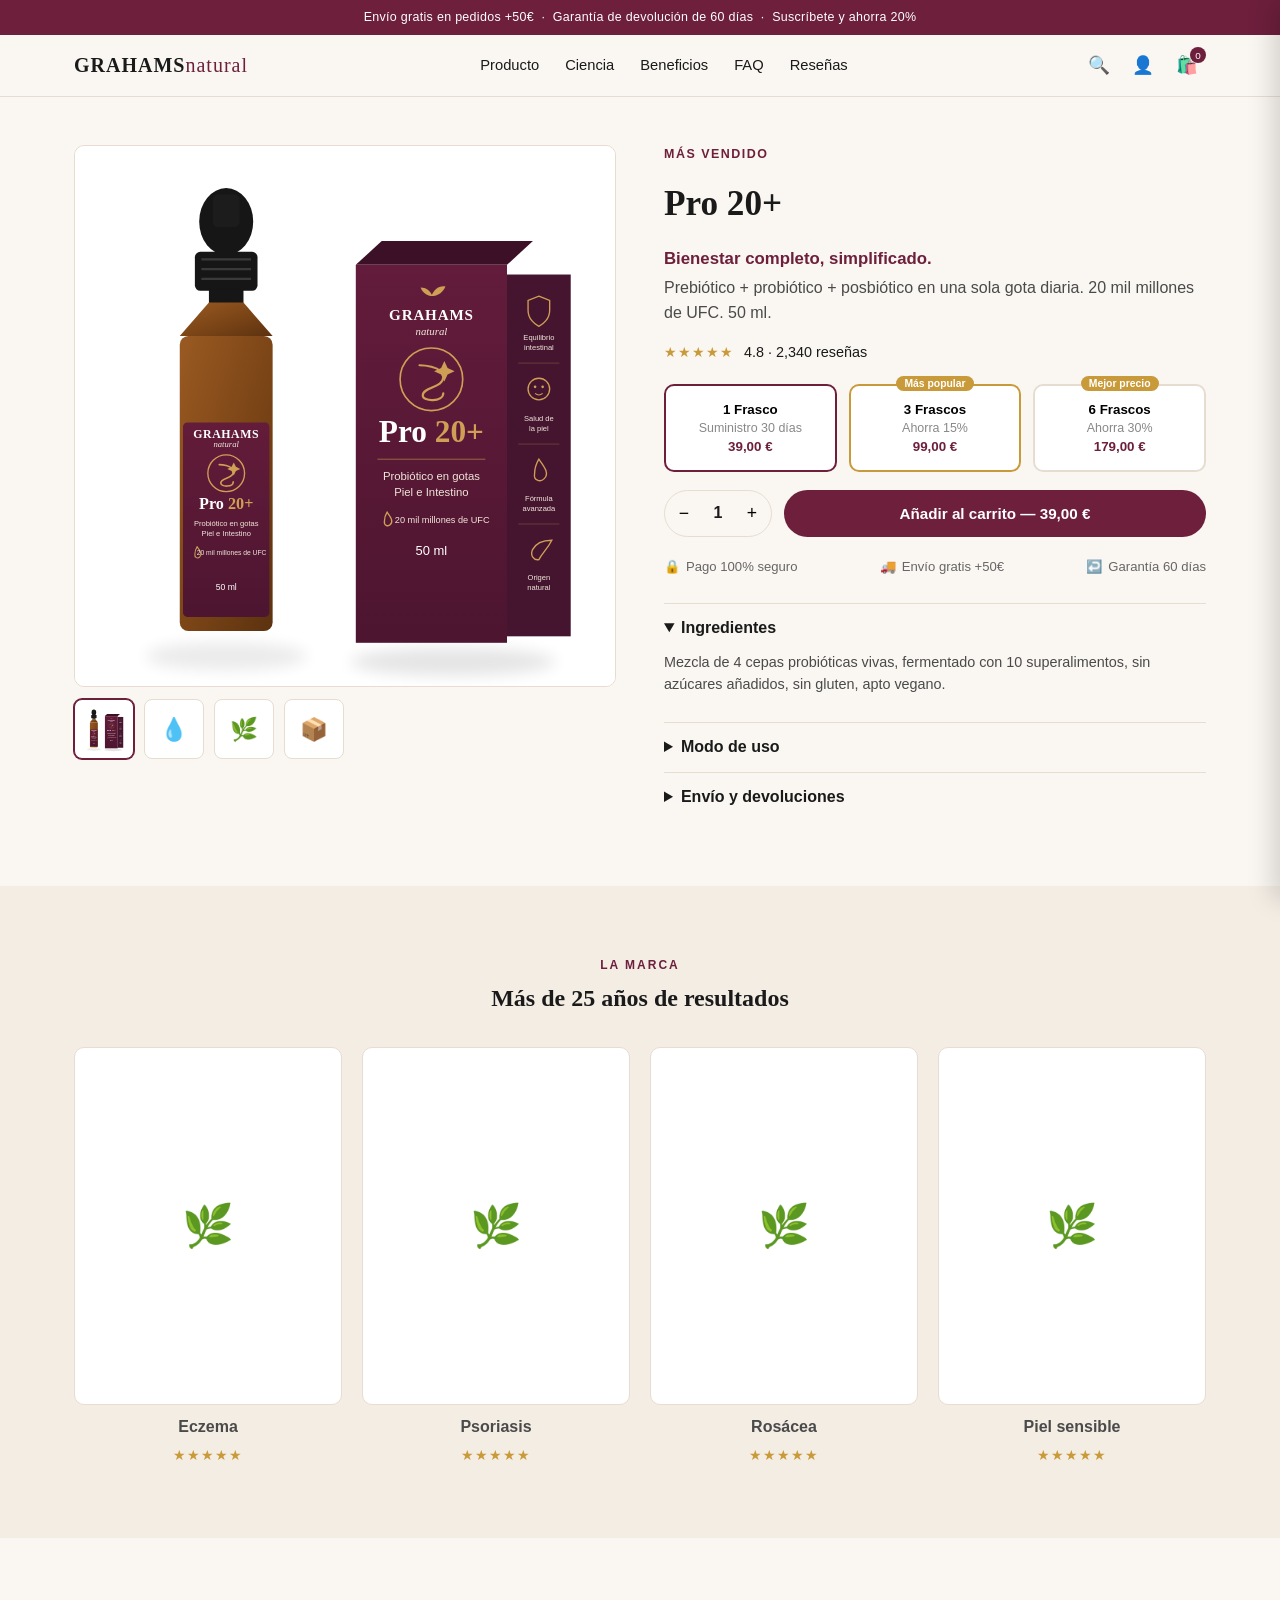
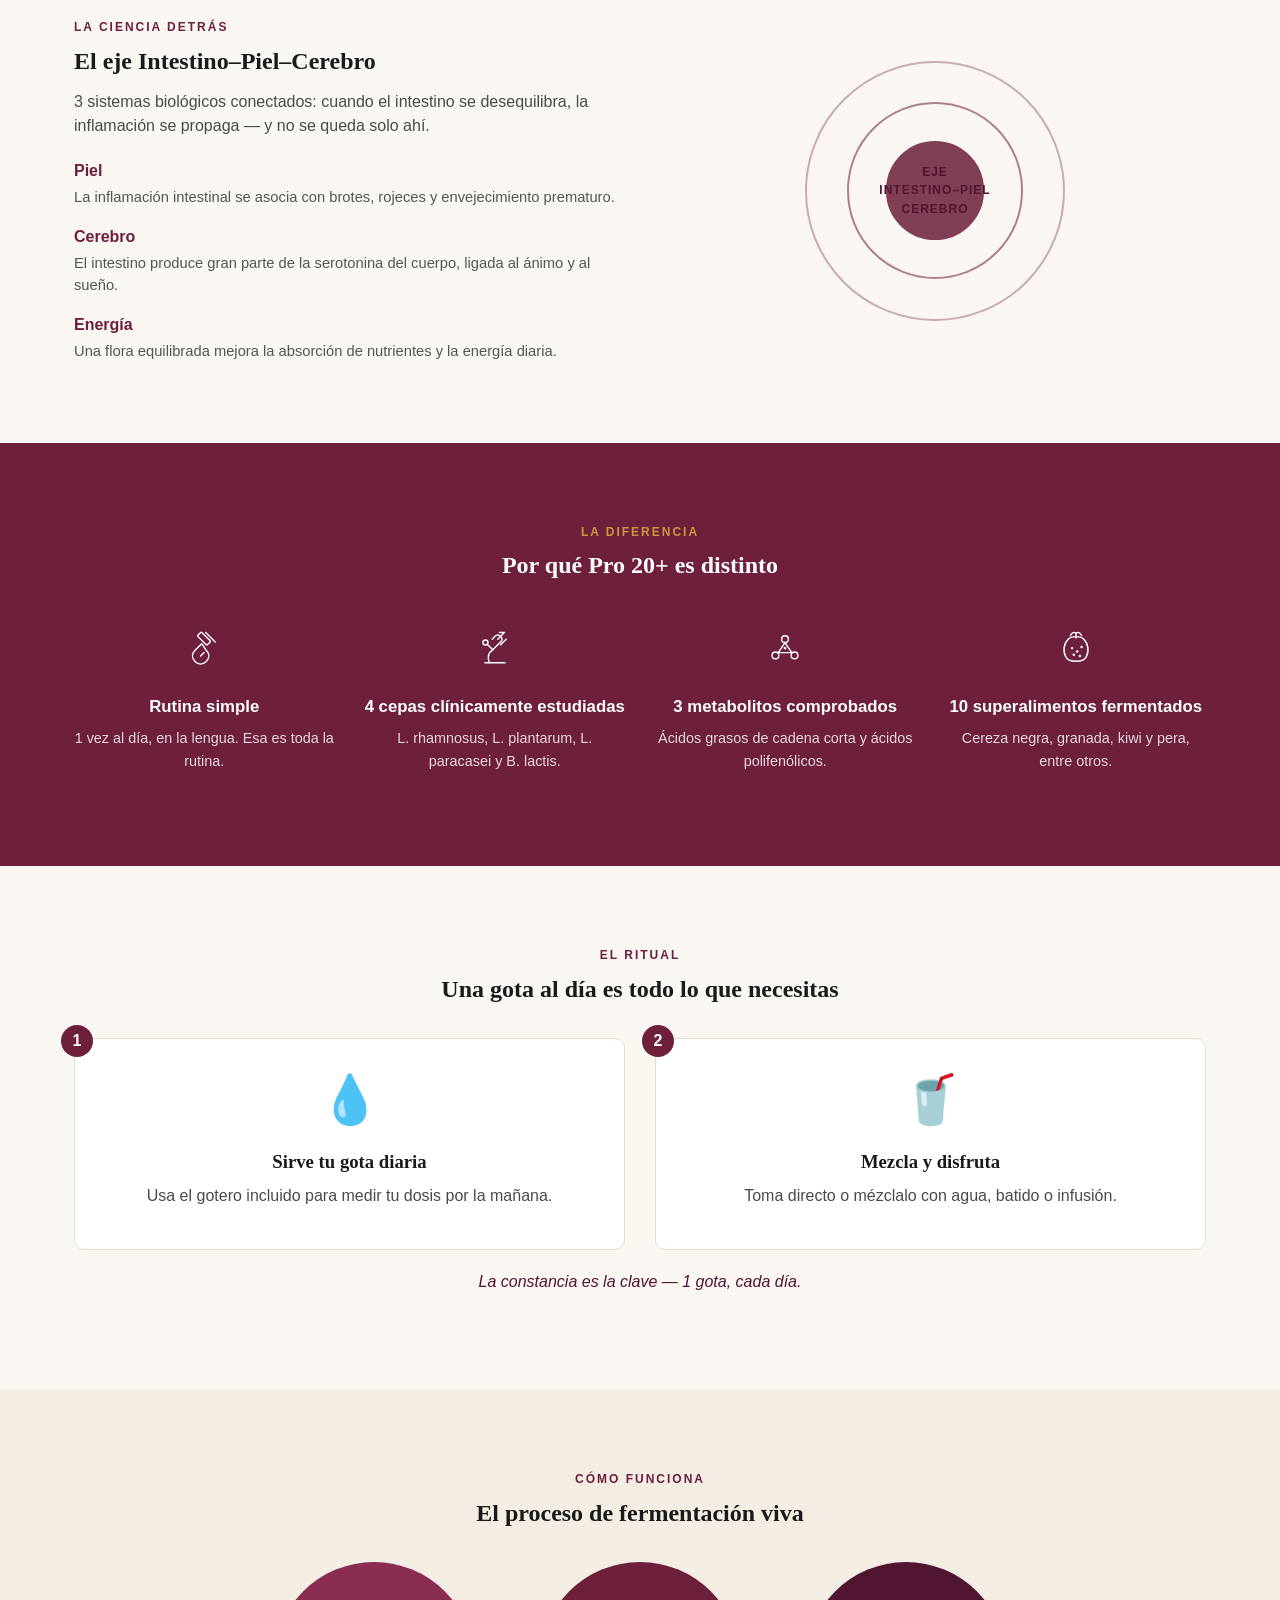
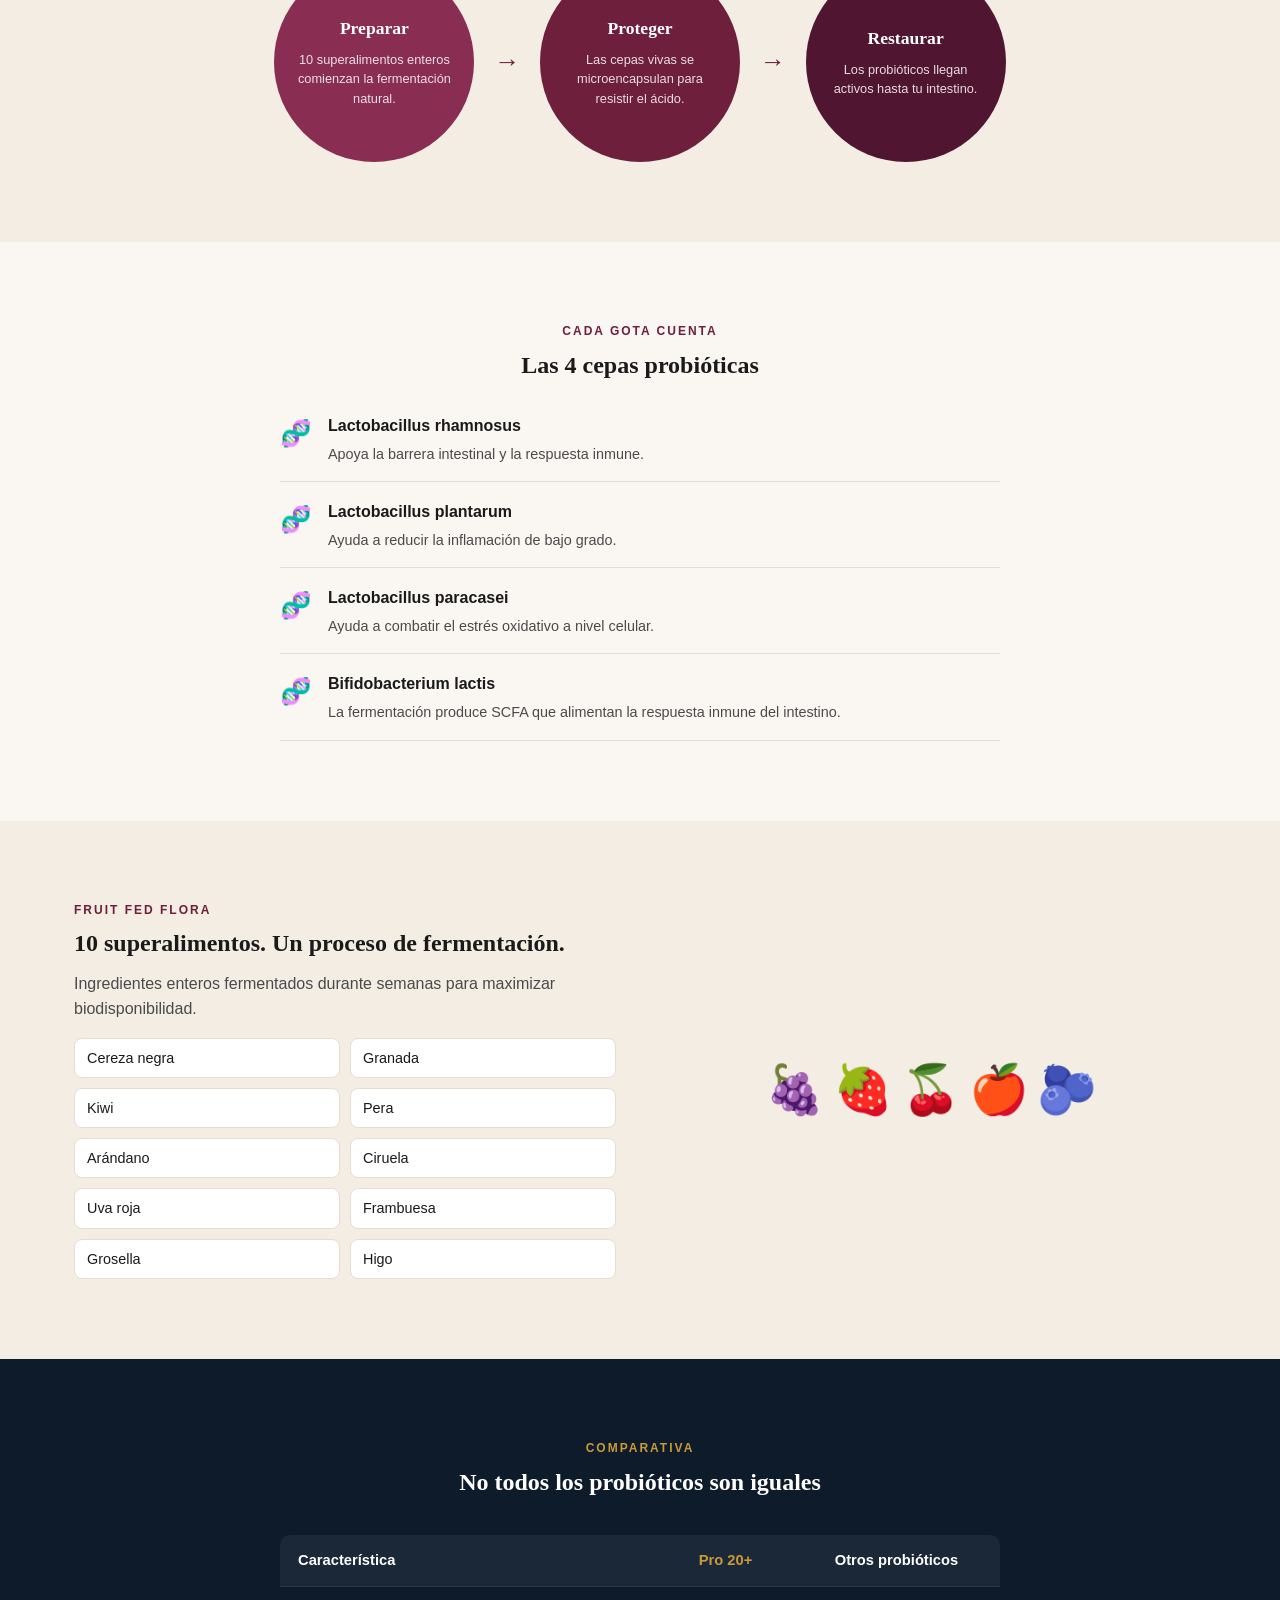
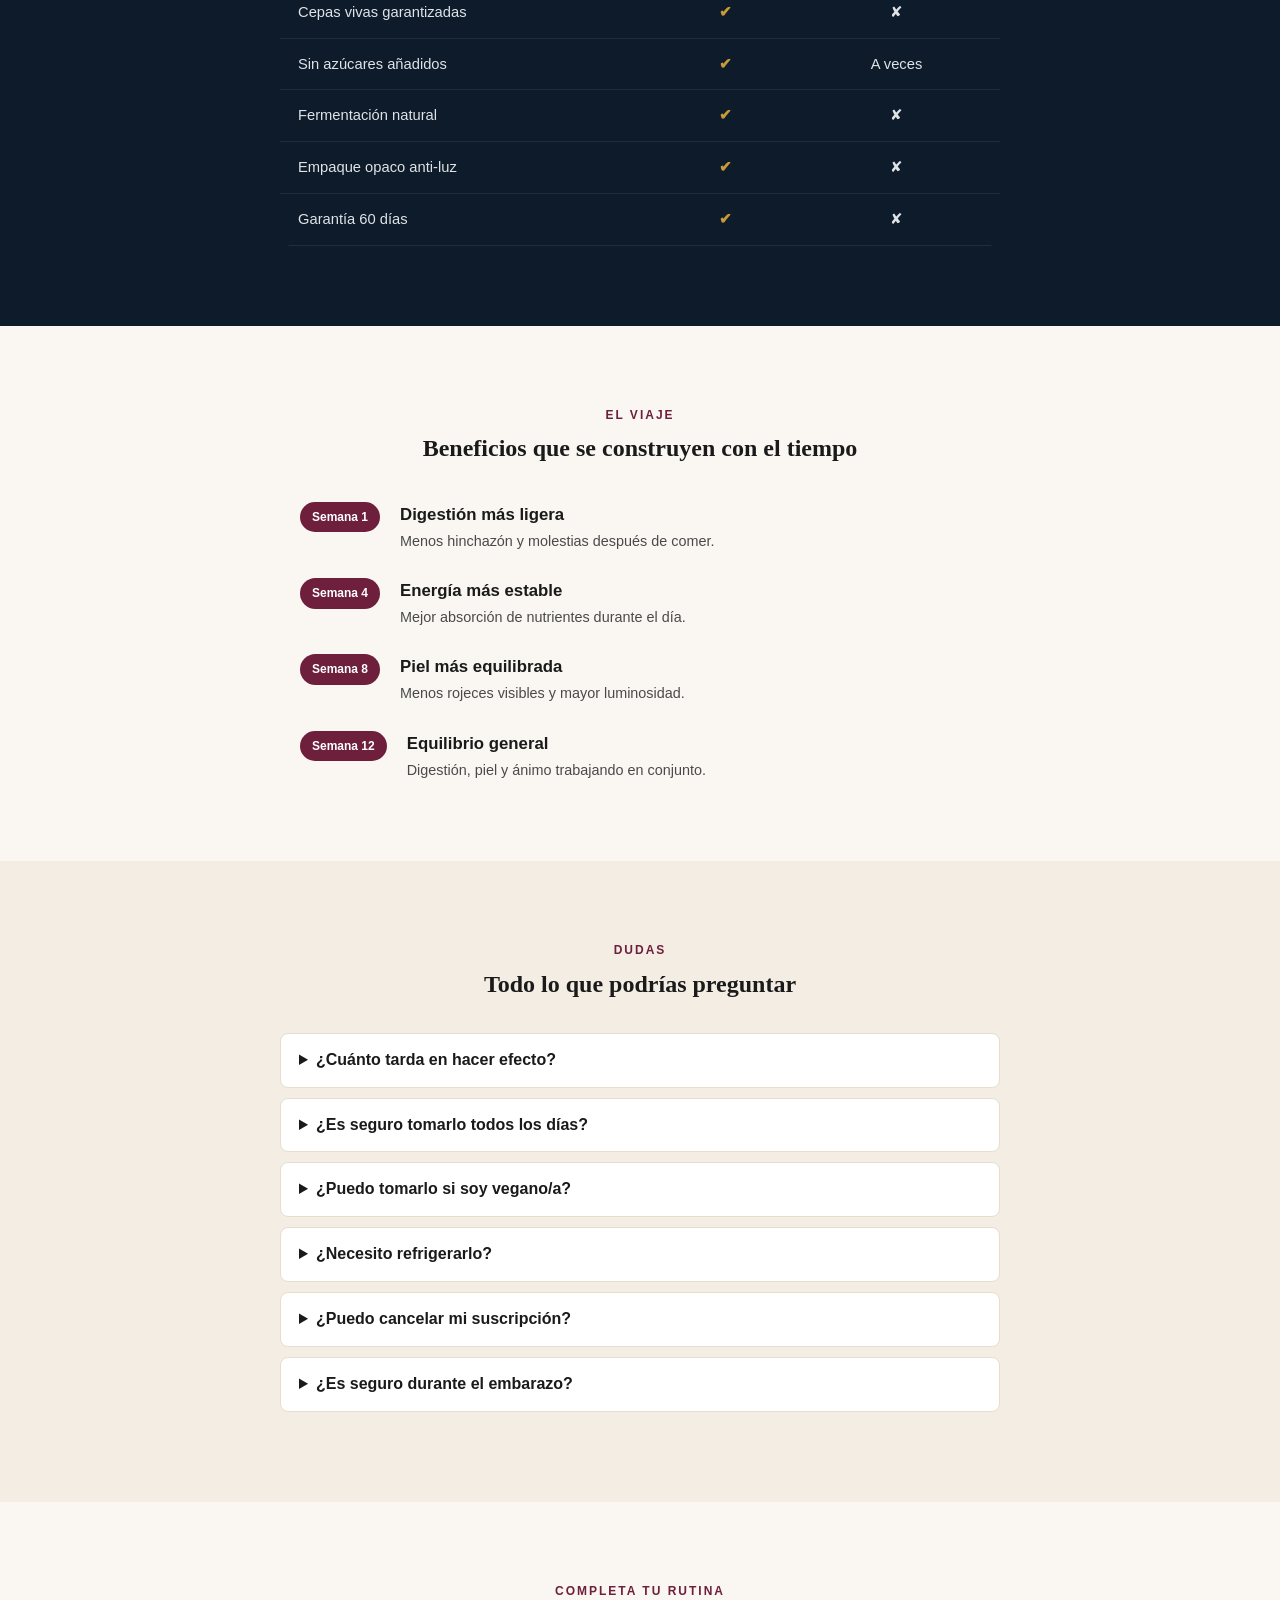
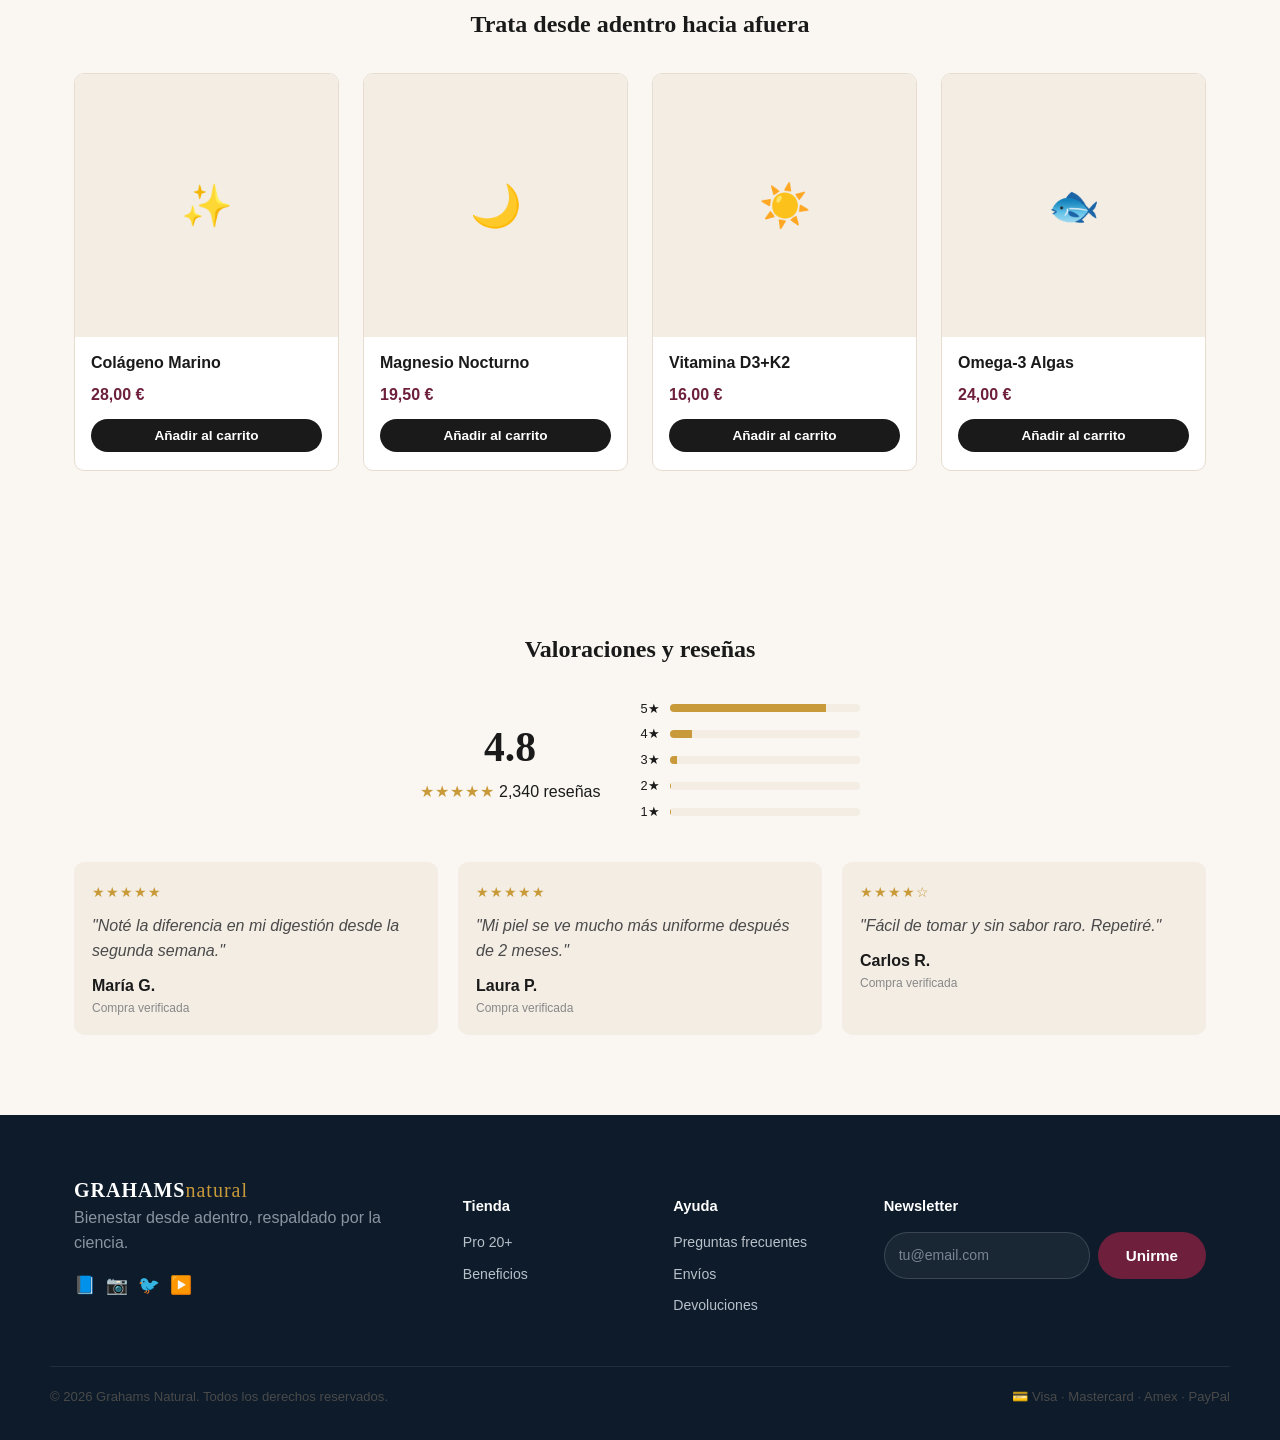
==== index.html @ 09785f77 "Rebrand to Grahams Natural Pro 20+ with real product content Update copy to Grahams Natural / Pro 20" ====
<!DOCTYPE html>
<html lang="es">
<head>
<meta charset="UTF-8">
<meta name="viewport" content="width=device-width, initial-scale=1.0">
<title>Pro 20+ — Grahams Natural</title>
<link rel="stylesheet" href="styles.css">
</head>
<body>

<div class="topbar">Envío gratis en pedidos +50€ &nbsp;·&nbsp; Garantía de devolución de 60 días &nbsp;·&nbsp; Suscríbete y ahorra 20%</div>

<header class="site-header">
  <div class="container header-inner">
    <a href="#" class="logo">GRAHAMS<span>natural</span></a>
    <nav class="main-nav">
      <a href="#producto">Producto</a>
      <a href="#ciencia">Ciencia</a>
      <a href="#beneficios">Beneficios</a>
      <a href="#faq">FAQ</a>
      <a href="#reseñas">Reseñas</a>
    </nav>
    <div class="header-icons">
      <button class="icon-btn" aria-label="Buscar">🔍</button>
      <button class="icon-btn" aria-label="Cuenta">👤</button>
      <button class="cart-btn" id="cartToggle" aria-label="Abrir carrito">
        🛍️ <span class="cart-count" id="cartCount">0</span>
      </button>
    </div>
  </div>
</header>

<!-- HERO / PRODUCT -->
<section class="product-hero" id="producto">
  <div class="container product-hero-grid">
    <div class="gallery">
      <div class="gallery-main" id="galleryMain"><img src="images/product-hero.svg" alt="Frasco y caja de NaturCalm Pro 20+"></div>
      <div class="gallery-thumbs" id="galleryThumbs">
        <button class="thumb active" data-type="img" data-img="images/product-hero.svg"><img src="images/product-hero.svg" alt="Frasco y caja"></button>
        <button class="thumb" data-type="emoji" data-img="💧">💧</button>
        <button class="thumb" data-type="emoji" data-img="🌿">🌿</button>
        <button class="thumb" data-type="emoji" data-img="📦">📦</button>
      </div>
    </div>

    <div class="product-info">
      <p class="eyebrow">Más vendido</p>
      <h1>Pro 20+</h1>
      <p class="hero-tagline">Bienestar completo, simplificado.</p>
      <p class="hero-sub">Prebiótico + probiótico + posbiótico en una sola gota diaria. 20 mil millones de UFC. 50 ml.</p>

      <div class="stars-row">
        <span class="stars">★★★★★</span>
        <a href="#reseñas">4.8 · 2,340 reseñas</a>
      </div>

      <div class="variant-select" id="variantSelect">
        <button class="variant-card" data-variant="1" data-price="39.00">
          <span class="variant-title">1 Frasco</span>
          <span class="variant-note">Suministro 30 días</span>
          <span class="variant-price">39,00 €</span>
        </button>
        <button class="variant-card best" data-variant="3" data-price="99.00">
          <span class="variant-badge">Más popular</span>
          <span class="variant-title">3 Frascos</span>
          <span class="variant-note">Ahorra 15%</span>
          <span class="variant-price">99,00 €</span>
        </button>
        <button class="variant-card" data-variant="6" data-price="179.00">
          <span class="variant-badge">Mejor precio</span>
          <span class="variant-title">6 Frascos</span>
          <span class="variant-note">Ahorra 30%</span>
          <span class="variant-price">179,00 €</span>
        </button>
      </div>

      <div class="qty-add-row">
        <div class="qty-stepper">
          <button id="qtyMinus" aria-label="Reducir cantidad">−</button>
          <span id="qtyValue">1</span>
          <button id="qtyPlus" aria-label="Aumentar cantidad">+</button>
        </div>
        <button class="btn btn-primary btn-add" id="addToCartBtn">Añadir al carrito — <span id="addToCartPrice">39,00 €</span></button>
      </div>

      <div class="trust-row">
        <div><span>🔒</span>Pago 100% seguro</div>
        <div><span>🚚</span>Envío gratis +50€</div>
        <div><span>↩️</span>Garantía 60 días</div>
      </div>

      <div class="accordion">
        <details open>
          <summary>Ingredientes</summary>
          <p>Mezcla de 4 cepas probióticas vivas, fermentado con 10 superalimentos, sin azúcares añadidos, sin gluten, apto vegano.</p>
        </details>
        <details>
          <summary>Modo de uso</summary>
          <p>1 gotero al día, directamente en la boca o mezclado con agua. Preferiblemente por la mañana en ayunas.</p>
        </details>
        <details>
          <summary>Envío y devoluciones</summary>
          <p>Envío en 24-48h. Si no estás satisfecho, te devolvemos el dinero dentro de los primeros 60 días.</p>
        </details>
      </div>
    </div>
  </div>
</section>

<!-- RESULTS STRIP -->
<section class="results-strip">
  <div class="container">
    <p class="section-kicker center">La marca</p>
    <h2 class="center">Más de 25 años de resultados</h2>
    <div class="results-grid">
      <div class="result-card">
        <div class="result-photo">🌿</div>
        <p class="result-age">Eczema</p>
        <span class="stars small">★★★★★</span>
      </div>
      <div class="result-card">
        <div class="result-photo">🌿</div>
        <p class="result-age">Psoriasis</p>
        <span class="stars small">★★★★★</span>
      </div>
      <div class="result-card">
        <div class="result-photo">🌿</div>
        <p class="result-age">Rosácea</p>
        <span class="stars small">★★★★★</span>
      </div>
      <div class="result-card">
        <div class="result-photo">🌿</div>
        <p class="result-age">Piel sensible</p>
        <span class="stars small">★★★★★</span>
      </div>
    </div>
  </div>
</section>

<!-- SCIENCE -->
<section class="science" id="ciencia">
  <div class="container science-grid">
    <div class="science-text">
      <p class="section-kicker">La ciencia detrás</p>
      <h2>El eje Intestino–Piel–Cerebro</h2>
      <p>3 sistemas biológicos conectados: cuando el intestino se desequilibra, la inflamación se propaga — y no se queda solo ahí.</p>
      <ul class="science-list">
        <li><strong>Piel</strong><span>La inflamación intestinal se asocia con brotes, rojeces y envejecimiento prematuro.</span></li>
        <li><strong>Cerebro</strong><span>El intestino produce gran parte de la serotonina del cuerpo, ligada al ánimo y al sueño.</span></li>
        <li><strong>Energía</strong><span>Una flora equilibrada mejora la absorción de nutrientes y la energía diaria.</span></li>
      </ul>
    </div>
    <div class="science-visual">
      <div class="axis-graphic">
        <div class="axis-ring ring-1"></div>
        <div class="axis-ring ring-2"></div>
        <div class="axis-ring ring-3"></div>
        <span class="axis-label">EJE<br>INTESTINO–PIEL<br>CEREBRO</span>
      </div>
    </div>
  </div>
</section>

<!-- DIFFERENCE BAND -->
<section class="difference-band">
  <div class="container">
    <p class="section-kicker center light">La diferencia</p>
    <h2 class="center light">Por qué Pro 20+ es distinto</h2>
    <div class="difference-grid">
      <div class="difference-card">
        <img class="difference-icon-img" src="images/icon-dropper.svg" alt="">
        <h3>Rutina simple</h3>
        <p>1 vez al día, en la lengua. Esa es toda la rutina.</p>
      </div>
      <div class="difference-card">
        <img class="difference-icon-img" src="images/icon-microscope.svg" alt="">
        <h3>4 cepas clínicamente estudiadas</h3>
        <p>L. rhamnosus, L. plantarum, L. paracasei y B. lactis.</p>
      </div>
      <div class="difference-card">
        <img class="difference-icon-img" src="images/icon-molecule.svg" alt="">
        <h3>3 metabolitos comprobados</h3>
        <p>Ácidos grasos de cadena corta y ácidos polifenólicos.</p>
      </div>
      <div class="difference-card">
        <img class="difference-icon-img" src="images/icon-pomegranate.svg" alt="">
        <h3>10 superalimentos fermentados</h3>
        <p>Cereza negra, granada, kiwi y pera, entre otros.</p>
      </div>
    </div>
  </div>
</section>

<!-- HOW TO USE -->
<section class="how-to">
  <div class="container">
    <p class="section-kicker center">El ritual</p>
    <h2 class="center">Una gota al día es todo lo que necesitas</h2>
    <div class="how-to-grid">
      <div class="how-to-card">
        <span class="step-badge">1</span>
        <div class="how-to-image">💧</div>
        <h3>Sirve tu gota diaria</h3>
        <p>Usa el gotero incluido para medir tu dosis por la mañana.</p>
      </div>
      <div class="how-to-card">
        <span class="step-badge">2</span>
        <div class="how-to-image">🥤</div>
        <h3>Mezcla y disfruta</h3>
        <p>Toma directo o mézclalo con agua, batido o infusión.</p>
      </div>
    </div>
    <p class="how-to-caption">La constancia es la clave — 1 gota, cada día.</p>
  </div>
</section>

<!-- PROCESS -->
<section class="process">
  <div class="container">
    <p class="section-kicker center">Cómo funciona</p>
    <h2 class="center">El proceso de fermentación viva</h2>
    <div class="process-grid">
      <div class="process-circle c1">
        <h3>Preparar</h3>
        <p>10 superalimentos enteros comienzan la fermentación natural.</p>
      </div>
      <div class="process-arrow">→</div>
      <div class="process-circle c2">
        <h3>Proteger</h3>
        <p>Las cepas vivas se microencapsulan para resistir el ácido.</p>
      </div>
      <div class="process-arrow">→</div>
      <div class="process-circle c3">
        <h3>Restaurar</h3>
        <p>Los probióticos llegan activos hasta tu intestino.</p>
      </div>
    </div>
  </div>
</section>

<!-- STRAINS -->
<section class="strains">
  <div class="container">
    <p class="section-kicker center">Cada gota cuenta</p>
    <h2 class="center">Las 4 cepas probióticas</h2>
    <div class="strains-list">
      <div class="strain-row">
        <span class="strain-icon">🧬</span>
        <div><strong>Lactobacillus rhamnosus</strong><p>Apoya la barrera intestinal y la respuesta inmune.</p></div>
      </div>
      <div class="strain-row">
        <span class="strain-icon">🧬</span>
        <div><strong>Lactobacillus plantarum</strong><p>Ayuda a reducir la inflamación de bajo grado.</p></div>
      </div>
      <div class="strain-row">
        <span class="strain-icon">🧬</span>
        <div><strong>Lactobacillus paracasei</strong><p>Ayuda a combatir el estrés oxidativo a nivel celular.</p></div>
      </div>
      <div class="strain-row">
        <span class="strain-icon">🧬</span>
        <div><strong>Bifidobacterium lactis</strong><p>La fermentación produce SCFA que alimentan la respuesta inmune del intestino.</p></div>
      </div>
    </div>
  </div>
</section>

<!-- SUPERFOODS -->
<section class="superfoods">
  <div class="container superfoods-grid">
    <div>
      <p class="section-kicker">Fruit Fed Flora</p>
      <h2>10 superalimentos. Un proceso de fermentación.</h2>
      <p>Ingredientes enteros fermentados durante semanas para maximizar biodisponibilidad.</p>
      <ul class="superfoods-list">
        <li>Cereza negra</li><li>Granada</li><li>Kiwi</li><li>Pera</li><li>Arándano</li>
        <li>Ciruela</li><li>Uva roja</li><li>Frambuesa</li><li>Grosella</li><li>Higo</li>
      </ul>
    </div>
    <div class="superfoods-visual">🍇🍓🍒🍎🫐</div>
  </div>
</section>

<!-- COMPARISON -->
<section class="comparison">
  <div class="container">
    <p class="section-kicker center light">Comparativa</p>
    <h2 class="center light">No todos los probióticos son iguales</h2>
    <div class="comparison-table">
      <div class="comparison-row comparison-head">
        <span>Característica</span>
        <span class="col-us">Pro 20+</span>
        <span class="col-them">Otros probióticos</span>
      </div>
      <div class="comparison-row"><span>Cepas vivas garantizadas</span><span class="col-us">✔</span><span class="col-them">✘</span></div>
      <div class="comparison-row"><span>Sin azúcares añadidos</span><span class="col-us">✔</span><span class="col-them">A veces</span></div>
      <div class="comparison-row"><span>Fermentación natural</span><span class="col-us">✔</span><span class="col-them">✘</span></div>
      <div class="comparison-row"><span>Empaque opaco anti-luz</span><span class="col-us">✔</span><span class="col-them">✘</span></div>
      <div class="comparison-row"><span>Garantía 60 días</span><span class="col-us">✔</span><span class="col-them">✘</span></div>
    </div>
  </div>
</section>

<!-- TIMELINE -->
<section class="timeline" id="beneficios">
  <div class="container">
    <p class="section-kicker center">El viaje</p>
    <h2 class="center">Beneficios que se construyen con el tiempo</h2>
    <div class="timeline-list">
      <div class="timeline-row">
        <span class="timeline-marker">Semana 1</span>
        <div><h3>Digestión más ligera</h3><p>Menos hinchazón y molestias después de comer.</p></div>
      </div>
      <div class="timeline-row">
        <span class="timeline-marker">Semana 4</span>
        <div><h3>Energía más estable</h3><p>Mejor absorción de nutrientes durante el día.</p></div>
      </div>
      <div class="timeline-row">
        <span class="timeline-marker">Semana 8</span>
        <div><h3>Piel más equilibrada</h3><p>Menos rojeces visibles y mayor luminosidad.</p></div>
      </div>
      <div class="timeline-row">
        <span class="timeline-marker">Semana 12</span>
        <div><h3>Equilibrio general</h3><p>Digestión, piel y ánimo trabajando en conjunto.</p></div>
      </div>
    </div>
  </div>
</section>

<!-- FAQ -->
<section class="faq" id="faq">
  <div class="container">
    <p class="section-kicker center">Dudas</p>
    <h2 class="center">Todo lo que podrías preguntar</h2>
    <div class="faq-list">
      <details><summary>¿Cuánto tarda en hacer efecto?</summary><p>La mayoría de personas nota cambios digestivos en 1-2 semanas y cambios en la piel a partir de la semana 8.</p></details>
      <details><summary>¿Es seguro tomarlo todos los días?</summary><p>Sí, está formulado para uso diario continuo.</p></details>
      <details><summary>¿Puedo tomarlo si soy vegano/a?</summary><p>Sí, la fórmula es 100% vegana y sin gluten.</p></details>
      <details><summary>¿Necesito refrigerarlo?</summary><p>No, el envase opaco protege las cepas vivas a temperatura ambiente.</p></details>
      <details><summary>¿Puedo cancelar mi suscripción?</summary><p>Sí, puedes pausar o cancelar cuando quieras desde tu cuenta.</p></details>
      <details><summary>¿Es seguro durante el embarazo?</summary><p>Consulta siempre con tu profesional de salud antes de iniciar cualquier suplemento durante el embarazo o lactancia.</p></details>
    </div>
  </div>
</section>

<!-- CROSS SELL -->
<section class="cross-sell">
  <div class="container">
    <p class="section-kicker center">Completa tu rutina</p>
    <h2 class="center">Trata desde adentro hacia afuera</h2>
    <div class="product-grid" id="crossSellGrid"></div>
  </div>
</section>

<!-- REVIEWS -->
<section class="reviews" id="reseñas">
  <div class="container">
    <h2 class="center">Valoraciones y reseñas</h2>
    <div class="reviews-summary">
      <div class="reviews-score">
        <span class="score-number">4.8</span>
        <span class="stars">★★★★★</span>
        <span>2,340 reseñas</span>
      </div>
      <div class="reviews-bars">
        <div class="bar-row"><span>5★</span><div class="bar"><i style="width:82%"></i></div></div>
        <div class="bar-row"><span>4★</span><div class="bar"><i style="width:12%"></i></div></div>
        <div class="bar-row"><span>3★</span><div class="bar"><i style="width:4%"></i></div></div>
        <div class="bar-row"><span>2★</span><div class="bar"><i style="width:1%"></i></div></div>
        <div class="bar-row"><span>1★</span><div class="bar"><i style="width:1%"></i></div></div>
      </div>
    </div>
    <div class="review-cards">
      <div class="review-card">
        <span class="stars small">★★★★★</span>
        <p>"Noté la diferencia en mi digestión desde la segunda semana."</p>
        <strong>María G. <span class="verified">Compra verificada</span></strong>
      </div>
      <div class="review-card">
        <span class="stars small">★★★★★</span>
        <p>"Mi piel se ve mucho más uniforme después de 2 meses."</p>
        <strong>Laura P. <span class="verified">Compra verificada</span></strong>
      </div>
      <div class="review-card">
        <span class="stars small">★★★★☆</span>
        <p>"Fácil de tomar y sin sabor raro. Repetiré."</p>
        <strong>Carlos R. <span class="verified">Compra verificada</span></strong>
      </div>
    </div>
  </div>
</section>

<footer class="site-footer">
  <div class="container footer-inner">
    <div>
      <a href="#" class="logo">GRAHAMS<span>natural</span></a>
      <p>Bienestar desde adentro, respaldado por la ciencia.</p>
      <div class="social-icons">
        <span>📘</span><span>📷</span><span>🐦</span><span>▶️</span>
      </div>
    </div>
    <div class="footer-col">
      <h4>Tienda</h4>
      <a href="#producto">Pro 20+</a>
      <a href="#beneficios">Beneficios</a>
    </div>
    <div class="footer-col">
      <h4>Ayuda</h4>
      <a href="#faq">Preguntas frecuentes</a>
      <a href="#">Envíos</a>
      <a href="#">Devoluciones</a>
    </div>
    <div class="footer-col newsletter-col">
      <h4>Newsletter</h4>
      <form id="newsletterForm" class="newsletter-form">
        <input type="email" id="newsletterEmail" placeholder="tu@email.com" required>
        <button type="submit" class="btn btn-primary">Unirme</button>
      </form>
      <p class="form-msg" id="formMsg"></p>
    </div>
  </div>
  <div class="container footer-bottom">
    <p>&copy; 2026 Grahams Natural. Todos los derechos reservados.</p>
    <p class="payments">💳 Visa · Mastercard · Amex · PayPal</p>
  </div>
</footer>

<div class="cart-overlay" id="cartOverlay"></div>
<aside class="cart-drawer" id="cartDrawer">
  <div class="cart-header">
    <h3>Tu carrito</h3>
    <button id="cartClose" aria-label="Cerrar carrito">✕</button>
  </div>
  <div class="cart-items" id="cartItems"></div>
  <div class="cart-footer">
    <div class="cart-total">
      <span>Total</span>
      <span id="cartTotal">0,00 €</span>
    </div>
    <button class="btn btn-primary btn-block" id="checkoutBtn">Finalizar compra</button>
  </div>
</aside>

<script src="script.js"></script>
</body>
</html>
---- styles.css ----
:root {
  --ink: #1a1a1a;
  --paper: #faf7f2;
  --paper-2: #f3ede4;
  --accent: #6d1f3c;
  --accent-dark: #501530;
  --gold: #c99a3a;
  --navy: #0d1b2a;
  --border: #e6ddd0;
  --radius: 10px;
  --max-width: 1180px;
}

* { box-sizing: border-box; }

body {
  margin: 0;
  font-family: -apple-system, BlinkMacSystemFont, "Segoe UI", Helvetica, Arial, sans-serif;
  color: var(--ink);
  background: var(--paper);
  line-height: 1.55;
}

h1, h2, h3 { font-family: Georgia, "Times New Roman", serif; margin: 0 0 0.4em; }
p { margin: 0 0 1em; color: #4a4a4a; }
a { color: inherit; text-decoration: none; }

.container {
  max-width: var(--max-width);
  margin: 0 auto;
  padding: 0 24px;
}

.center { text-align: center; }
.light { color: #fff; }

.section-kicker {
  text-transform: uppercase;
  letter-spacing: 2px;
  font-size: 0.75rem;
  color: var(--accent);
  font-weight: 700;
  margin-bottom: 6px;
}

.section-kicker.light { color: var(--gold); }

/* Topbar */
.topbar {
  background: var(--accent);
  color: #fff;
  text-align: center;
  font-size: 0.78rem;
  padding: 8px 12px;
  letter-spacing: 0.3px;
}

/* Header */
.site-header {
  position: sticky;
  top: 0;
  background: rgba(250, 247, 242, 0.95);
  backdrop-filter: blur(6px);
  border-bottom: 1px solid var(--border);
  z-index: 100;
}

.header-inner {
  display: flex;
  align-items: center;
  justify-content: space-between;
  padding-top: 14px;
  padding-bottom: 14px;
}

.logo {
  font-family: Georgia, serif;
  font-size: 1.25rem;
  font-weight: bold;
  letter-spacing: 1px;
}

.logo span { color: var(--accent); font-weight: 400; }

.main-nav { display: flex; gap: 26px; }
.main-nav a { font-size: 0.92rem; }
.main-nav a:hover { color: var(--accent); }

.header-icons { display: flex; align-items: center; gap: 6px; }

.icon-btn, .cart-btn {
  background: none;
  border: none;
  font-size: 1.1rem;
  cursor: pointer;
  padding: 6px 8px;
  position: relative;
}

.cart-count {
  position: absolute;
  top: -2px;
  right: 0;
  background: var(--accent);
  color: #fff;
  font-size: 0.62rem;
  font-family: sans-serif;
  border-radius: 50%;
  width: 16px;
  height: 16px;
  display: flex;
  align-items: center;
  justify-content: center;
}

/* Buttons */
.btn {
  display: inline-block;
  padding: 13px 26px;
  border-radius: 999px;
  font-size: 0.95rem;
  font-weight: 600;
  cursor: pointer;
  border: 2px solid transparent;
  transition: transform 0.15s, background 0.15s, color 0.15s;
}
.btn:hover { transform: translateY(-1px); }
.btn-primary { background: var(--accent); color: #fff; }
.btn-primary:hover { background: var(--accent-dark); }
.btn-block { width: 100%; text-align: center; }

/* PRODUCT HERO */
.product-hero { padding: 48px 0 64px; }

.product-hero-grid {
  display: grid;
  grid-template-columns: 1fr 1fr;
  gap: 48px;
  align-items: start;
}

.gallery-main {
  background: linear-gradient(135deg, var(--paper-2), #fff);
  border: 1px solid var(--border);
  border-radius: var(--radius);
  aspect-ratio: 1 / 1;
  display: flex;
  align-items: center;
  justify-content: center;
  font-size: 6rem;
  overflow: hidden;
}

.gallery-main img { width: 100%; height: 100%; object-fit: contain; }

.gallery-thumbs { display: flex; gap: 10px; margin-top: 12px; }

.thumb {
  width: 60px;
  height: 60px;
  border-radius: 8px;
  border: 1px solid var(--border);
  background: #fff;
  font-size: 1.4rem;
  cursor: pointer;
  overflow: hidden;
  display: flex;
  align-items: center;
  justify-content: center;
}

.thumb img { width: 100%; height: 100%; object-fit: contain; }

.thumb.active { border-color: var(--accent); box-shadow: 0 0 0 1px var(--accent); }

.eyebrow {
  text-transform: uppercase;
  letter-spacing: 1.5px;
  font-size: 0.78rem;
  color: var(--accent);
  font-weight: 700;
}

.product-info h1 { font-size: 2.2rem; }
.hero-tagline { font-weight: 700; color: var(--accent); font-size: 1.05rem; margin-bottom: 4px; }
.hero-sub { font-size: 1rem; }

.stars-row { display: flex; align-items: center; gap: 10px; margin-bottom: 20px; font-size: 0.9rem; }
.stars { color: var(--gold); letter-spacing: 1px; }
.stars.small { font-size: 0.85rem; }

.variant-select { display: grid; grid-template-columns: repeat(3, 1fr); gap: 12px; margin-bottom: 18px; }

.variant-card {
  position: relative;
  background: #fff;
  border: 2px solid var(--border);
  border-radius: var(--radius);
  padding: 16px 10px;
  display: flex;
  flex-direction: column;
  align-items: center;
  gap: 4px;
  cursor: pointer;
  text-align: center;
}

.variant-card.selected, .variant-card:hover { border-color: var(--accent); }
.variant-card.best { border-color: var(--gold); }

.variant-badge {
  position: absolute;
  top: -10px;
  background: var(--gold);
  color: #fff;
  font-size: 0.65rem;
  padding: 2px 8px;
  border-radius: 999px;
  font-weight: 700;
}

.variant-title { font-weight: 700; }
.variant-note { font-size: 0.78rem; color: #888; }
.variant-price { font-weight: 700; color: var(--accent); }

.qty-add-row { display: flex; gap: 12px; margin-bottom: 20px; }

.qty-stepper {
  display: flex;
  align-items: center;
  border: 1px solid var(--border);
  border-radius: 999px;
  overflow: hidden;
}
.qty-stepper button {
  background: none;
  border: none;
  width: 38px;
  height: 44px;
  font-size: 1.1rem;
  cursor: pointer;
}
.qty-stepper span { width: 30px; text-align: center; font-weight: 600; }

.btn-add { flex: 1; }

.trust-row {
  display: flex;
  justify-content: space-between;
  gap: 8px;
  font-size: 0.82rem;
  color: #666;
  margin-bottom: 26px;
  flex-wrap: wrap;
}
.trust-row div { display: flex; align-items: center; gap: 6px; }

.accordion details {
  border-top: 1px solid var(--border);
  padding: 12px 0;
}
.accordion summary {
  cursor: pointer;
  font-weight: 600;
}
.accordion p { margin-top: 10px; font-size: 0.9rem; }

/* RESULTS STRIP */
.results-strip { padding: 70px 0; background: var(--paper-2); }
.results-grid {
  display: grid;
  grid-template-columns: repeat(auto-fit, minmax(140px, 1fr));
  gap: 20px;
  margin-top: 30px;
}
.result-card { text-align: center; }
.result-photo {
  background: #fff;
  border: 1px solid var(--border);
  border-radius: var(--radius);
  aspect-ratio: 3/4;
  display: flex;
  align-items: center;
  justify-content: center;
  font-size: 2.6rem;
  margin-bottom: 10px;
}
.result-age { font-weight: 600; margin-bottom: 4px; }

/* SCIENCE */
.science { padding: 80px 0; }
.science-grid { display: grid; grid-template-columns: 1fr 1fr; gap: 48px; align-items: center; }
.science-list { list-style: none; padding: 0; margin: 20px 0 0; display: flex; flex-direction: column; gap: 16px; }
.science-list li { display: flex; flex-direction: column; gap: 2px; }
.science-list strong { color: var(--accent); }
.science-list span { font-size: 0.92rem; color: #555; }

.science-visual { display: flex; justify-content: center; }
.axis-graphic {
  position: relative;
  width: 260px;
  height: 260px;
  display: flex;
  align-items: center;
  justify-content: center;
}
.axis-ring {
  position: absolute;
  border-radius: 50%;
  border: 2px solid var(--accent);
  opacity: 0.35;
}
.ring-1 { width: 100%; height: 100%; }
.ring-2 { width: 68%; height: 68%; opacity: 0.55; }
.ring-3 { width: 38%; height: 38%; opacity: 0.85; background: var(--accent); }
.axis-label {
  position: relative;
  z-index: 2;
  text-align: center;
  font-weight: 700;
  font-size: 0.75rem;
  letter-spacing: 1px;
  color: var(--accent-dark);
}

/* DIFFERENCE BAND */
.difference-band { background: var(--accent); color: #fff; padding: 80px 0; }
.difference-grid {
  display: grid;
  grid-template-columns: repeat(auto-fit, minmax(200px, 1fr));
  gap: 30px;
  margin-top: 34px;
  text-align: center;
}
.difference-icon { font-size: 2rem; display: block; margin-bottom: 10px; }
.difference-icon-img { width: 56px; height: 56px; margin-bottom: 12px; }
.difference-card h3 { color: #fff; font-size: 1.05rem; font-family: -apple-system, sans-serif; }
.difference-card p { color: #e8d9df; font-size: 0.9rem; }

/* HOW TO */
.how-to { padding: 80px 0; }
.how-to-grid {
  display: grid;
  grid-template-columns: repeat(auto-fit, minmax(260px, 1fr));
  gap: 30px;
  margin-top: 30px;
}
.how-to-card {
  position: relative;
  background: #fff;
  border: 1px solid var(--border);
  border-radius: var(--radius);
  padding: 24px;
  text-align: center;
}
.step-badge {
  position: absolute;
  top: -14px;
  left: -14px;
  background: var(--accent);
  color: #fff;
  width: 32px;
  height: 32px;
  border-radius: 50%;
  display: flex;
  align-items: center;
  justify-content: center;
  font-weight: 700;
}
.how-to-image { font-size: 3rem; margin-bottom: 10px; }
.how-to-caption { text-align: center; font-style: italic; color: var(--accent-dark); margin-top: 20px; }

/* PROCESS */
.process { padding: 80px 0; background: var(--paper-2); }
.process-grid {
  display: flex;
  align-items: center;
  justify-content: center;
  gap: 20px;
  margin-top: 30px;
  flex-wrap: wrap;
}
.process-circle {
  width: 200px;
  height: 200px;
  border-radius: 50%;
  display: flex;
  flex-direction: column;
  align-items: center;
  justify-content: center;
  text-align: center;
  padding: 20px;
  color: #fff;
}
.process-circle h3 { color: #fff; font-size: 1.1rem; }
.process-circle p { color: rgba(255,255,255,0.85); font-size: 0.8rem; margin: 0; }
.c1 { background: #8a2d52; }
.c2 { background: var(--accent); }
.c3 { background: var(--accent-dark); }
.process-arrow { font-size: 1.6rem; color: var(--accent); }

/* STRAINS */
.strains { padding: 80px 0; }
.strains-list { max-width: 720px; margin: 30px auto 0; display: flex; flex-direction: column; gap: 18px; }
.strain-row { display: flex; gap: 16px; align-items: flex-start; border-bottom: 1px solid var(--border); padding-bottom: 16px; }
.strain-icon { font-size: 1.6rem; }
.strain-row strong { display: block; margin-bottom: 4px; }
.strain-row p { margin: 0; font-size: 0.9rem; }

/* SUPERFOODS */
.superfoods { padding: 80px 0; background: var(--paper-2); }
.superfoods-grid { display: grid; grid-template-columns: 1fr 1fr; gap: 48px; align-items: center; }
.superfoods-list {
  list-style: none;
  padding: 0;
  margin: 16px 0 0;
  display: grid;
  grid-template-columns: 1fr 1fr;
  gap: 10px;
}
.superfoods-list li {
  background: #fff;
  border: 1px solid var(--border);
  border-radius: 8px;
  padding: 8px 12px;
  font-size: 0.9rem;
}
.superfoods-visual { font-size: 3rem; text-align: center; letter-spacing: 8px; }

/* COMPARISON */
.comparison { background: var(--navy); padding: 80px 0; }
.comparison-table { max-width: 720px; margin: 34px auto 0; border-radius: var(--radius); overflow: hidden; }
.comparison-row {
  display: grid;
  grid-template-columns: 2fr 1fr 1fr;
  padding: 14px 18px;
  color: #dfe3e8;
  font-size: 0.92rem;
  border-bottom: 1px solid rgba(255,255,255,0.08);
}
.comparison-row span { text-align: center; }
.comparison-row span:first-child { text-align: left; }
.comparison-head { background: rgba(255,255,255,0.06); font-weight: 700; color: #fff; }
.col-us { color: var(--gold); font-weight: 700; }

/* TIMELINE */
.timeline { padding: 80px 0; }
.timeline-list { max-width: 680px; margin: 34px auto 0; display: flex; flex-direction: column; gap: 26px; }
.timeline-row { display: flex; gap: 20px; align-items: flex-start; }
.timeline-marker {
  flex-shrink: 0;
  background: var(--accent);
  color: #fff;
  font-size: 0.75rem;
  font-weight: 700;
  padding: 6px 12px;
  border-radius: 999px;
  white-space: nowrap;
}
.timeline-row h3 { font-size: 1.05rem; font-family: -apple-system, sans-serif; margin-bottom: 2px; }
.timeline-row p { margin: 0; font-size: 0.9rem; }

/* FAQ */
.faq { padding: 80px 0; background: var(--paper-2); }
.faq-list { max-width: 720px; margin: 30px auto 0; }
.faq-list details {
  background: #fff;
  border: 1px solid var(--border);
  border-radius: 8px;
  padding: 14px 18px;
  margin-bottom: 10px;
}
.faq-list summary { cursor: pointer; font-weight: 600; }
.faq-list p { margin: 10px 0 0; font-size: 0.9rem; }

/* PRODUCTS GRID (reused for cross-sell) */
.cross-sell { padding: 80px 0; }
.product-grid {
  display: grid;
  grid-template-columns: repeat(auto-fit, minmax(220px, 1fr));
  gap: 24px;
  margin-top: 30px;
}
.product-card {
  background: #fff;
  border: 1px solid var(--border);
  border-radius: var(--radius);
  overflow: hidden;
  display: flex;
  flex-direction: column;
}
.product-image {
  aspect-ratio: 1/1;
  display: flex;
  align-items: center;
  justify-content: center;
  font-size: 2.6rem;
  background: var(--paper-2);
}
.product-info-card { padding: 14px 16px 18px; display: flex; flex-direction: column; flex: 1; }
.product-info-card h3 { font-size: 1rem; font-family: -apple-system, sans-serif; }
.product-price { font-weight: 700; margin-bottom: 12px; color: var(--accent); }
.add-to-cart {
  margin-top: auto;
  background: var(--ink);
  color: #fff;
  border: none;
  padding: 9px 14px;
  border-radius: 999px;
  cursor: pointer;
  font-weight: 600;
  font-size: 0.85rem;
}
.add-to-cart:hover { background: var(--accent); }
.add-to-cart.added { background: #2e7d32; }

/* REVIEWS */
.reviews { padding: 80px 0; }
.reviews-summary {
  display: flex;
  gap: 40px;
  justify-content: center;
  align-items: center;
  flex-wrap: wrap;
  margin: 30px 0 40px;
}
.reviews-score { text-align: center; }
.score-number { display: block; font-size: 2.6rem; font-family: Georgia, serif; font-weight: 700; }
.reviews-bars { display: flex; flex-direction: column; gap: 6px; min-width: 220px; }
.bar-row { display: flex; align-items: center; gap: 10px; font-size: 0.8rem; }
.bar { flex: 1; height: 8px; background: var(--paper-2); border-radius: 999px; overflow: hidden; }
.bar i { display: block; height: 100%; background: var(--gold); }

.review-cards {
  display: grid;
  grid-template-columns: repeat(auto-fit, minmax(240px, 1fr));
  gap: 20px;
}
.review-card {
  background: var(--paper-2);
  border-radius: var(--radius);
  padding: 18px;
}
.review-card p { font-style: italic; margin: 10px 0; }
.verified { display: block; font-size: 0.75rem; color: #888; font-weight: 400; }

/* FOOTER */
.site-footer { background: var(--navy); color: #b8c0c9; padding: 60px 0 0; }
.footer-inner {
  display: grid;
  grid-template-columns: 2fr 1fr 1fr 1.4fr;
  gap: 32px;
  padding-bottom: 40px;
  border-bottom: 1px solid rgba(255,255,255,0.08);
}
.footer-inner .logo { color: #fff; }
.footer-inner .logo span { color: var(--gold); }
.footer-inner p { color: #8a94a1; }
.social-icons { display: flex; gap: 10px; font-size: 1.1rem; margin-top: 10px; }
.footer-col { display: flex; flex-direction: column; gap: 10px; }
.footer-col h4 { color: #fff; margin-bottom: 4px; font-size: 0.92rem; }
.footer-col a { color: #b8c0c9; font-size: 0.88rem; }
.footer-col a:hover { color: #fff; }
.newsletter-form { display: flex; gap: 8px; }
.newsletter-form input {
  flex: 1;
  padding: 10px 14px;
  border-radius: 999px;
  border: 1px solid rgba(255,255,255,0.15);
  background: rgba(255,255,255,0.05);
  color: #fff;
  font-size: 0.88rem;
}
.newsletter-form input::placeholder { color: #7c8592; }
.form-msg { font-size: 0.82rem; color: var(--gold); min-height: 1.2em; margin-top: 8px; }

.footer-bottom {
  padding: 20px 0;
  display: flex;
  justify-content: space-between;
  flex-wrap: wrap;
  gap: 8px;
  font-size: 0.82rem;
  color: #7c8592;
}

/* CART DRAWER */
.cart-overlay {
  position: fixed;
  inset: 0;
  background: rgba(0,0,0,0.4);
  opacity: 0;
  pointer-events: none;
  transition: opacity 0.2s;
  z-index: 200;
}
.cart-overlay.open { opacity: 1; pointer-events: auto; }

.cart-drawer {
  position: fixed;
  top: 0;
  right: 0;
  height: 100%;
  width: min(380px, 90vw);
  background: #fff;
  box-shadow: -8px 0 24px rgba(0,0,0,0.15);
  transform: translateX(100%);
  transition: transform 0.25s ease;
  z-index: 201;
  display: flex;
  flex-direction: column;
}
.cart-drawer.open { transform: translateX(0); }
.cart-header { display: flex; align-items: center; justify-content: space-between; padding: 20px; border-bottom: 1px solid var(--border); }
.cart-header button { background: none; border: none; font-size: 1.1rem; cursor: pointer; }
.cart-items { flex: 1; overflow-y: auto; padding: 16px 20px; }
.cart-empty { color: #999; text-align: center; margin-top: 40px; }
.cart-item { display: flex; justify-content: space-between; align-items: center; padding: 12px 0; border-bottom: 1px solid var(--border); gap: 10px; }
.cart-item-name { font-size: 0.92rem; flex: 1; }
.cart-item-qty { font-size: 0.85rem; color: #888; }
.cart-item-remove { background: none; border: none; cursor: pointer; color: #b33; font-size: 0.85rem; }
.cart-footer { padding: 20px; border-top: 1px solid var(--border); }
.cart-total { display: flex; justify-content: space-between; font-weight: 700; margin-bottom: 14px; }

@media (max-width: 900px) {
  .product-hero-grid, .science-grid, .superfoods-grid { grid-template-columns: 1fr; }
  .footer-inner { grid-template-columns: 1fr 1fr; }
}

@media (max-width: 640px) {
  .main-nav { display: none; }
  .variant-select { grid-template-columns: 1fr; }
  .footer-inner { grid-template-columns: 1fr; }
  .comparison-row { grid-template-columns: 1.4fr 1fr 1fr; font-size: 0.8rem; }
}
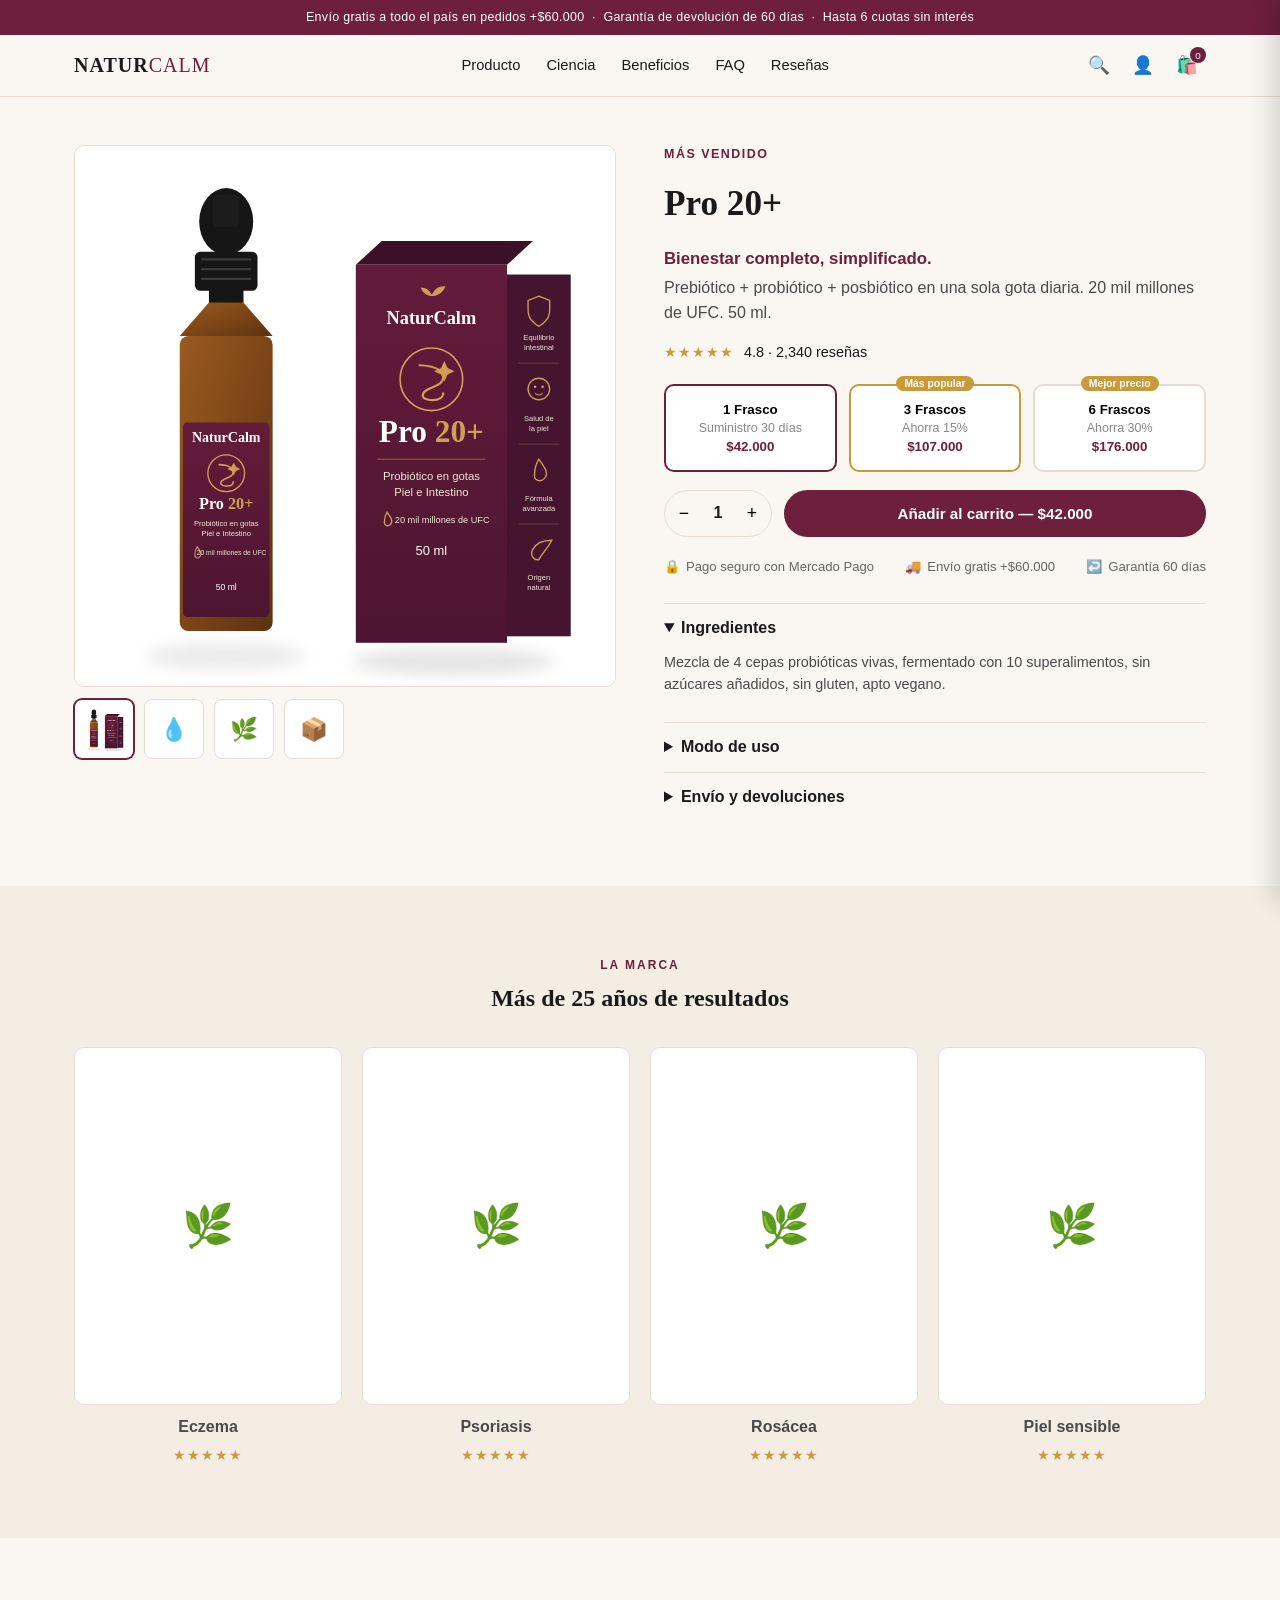
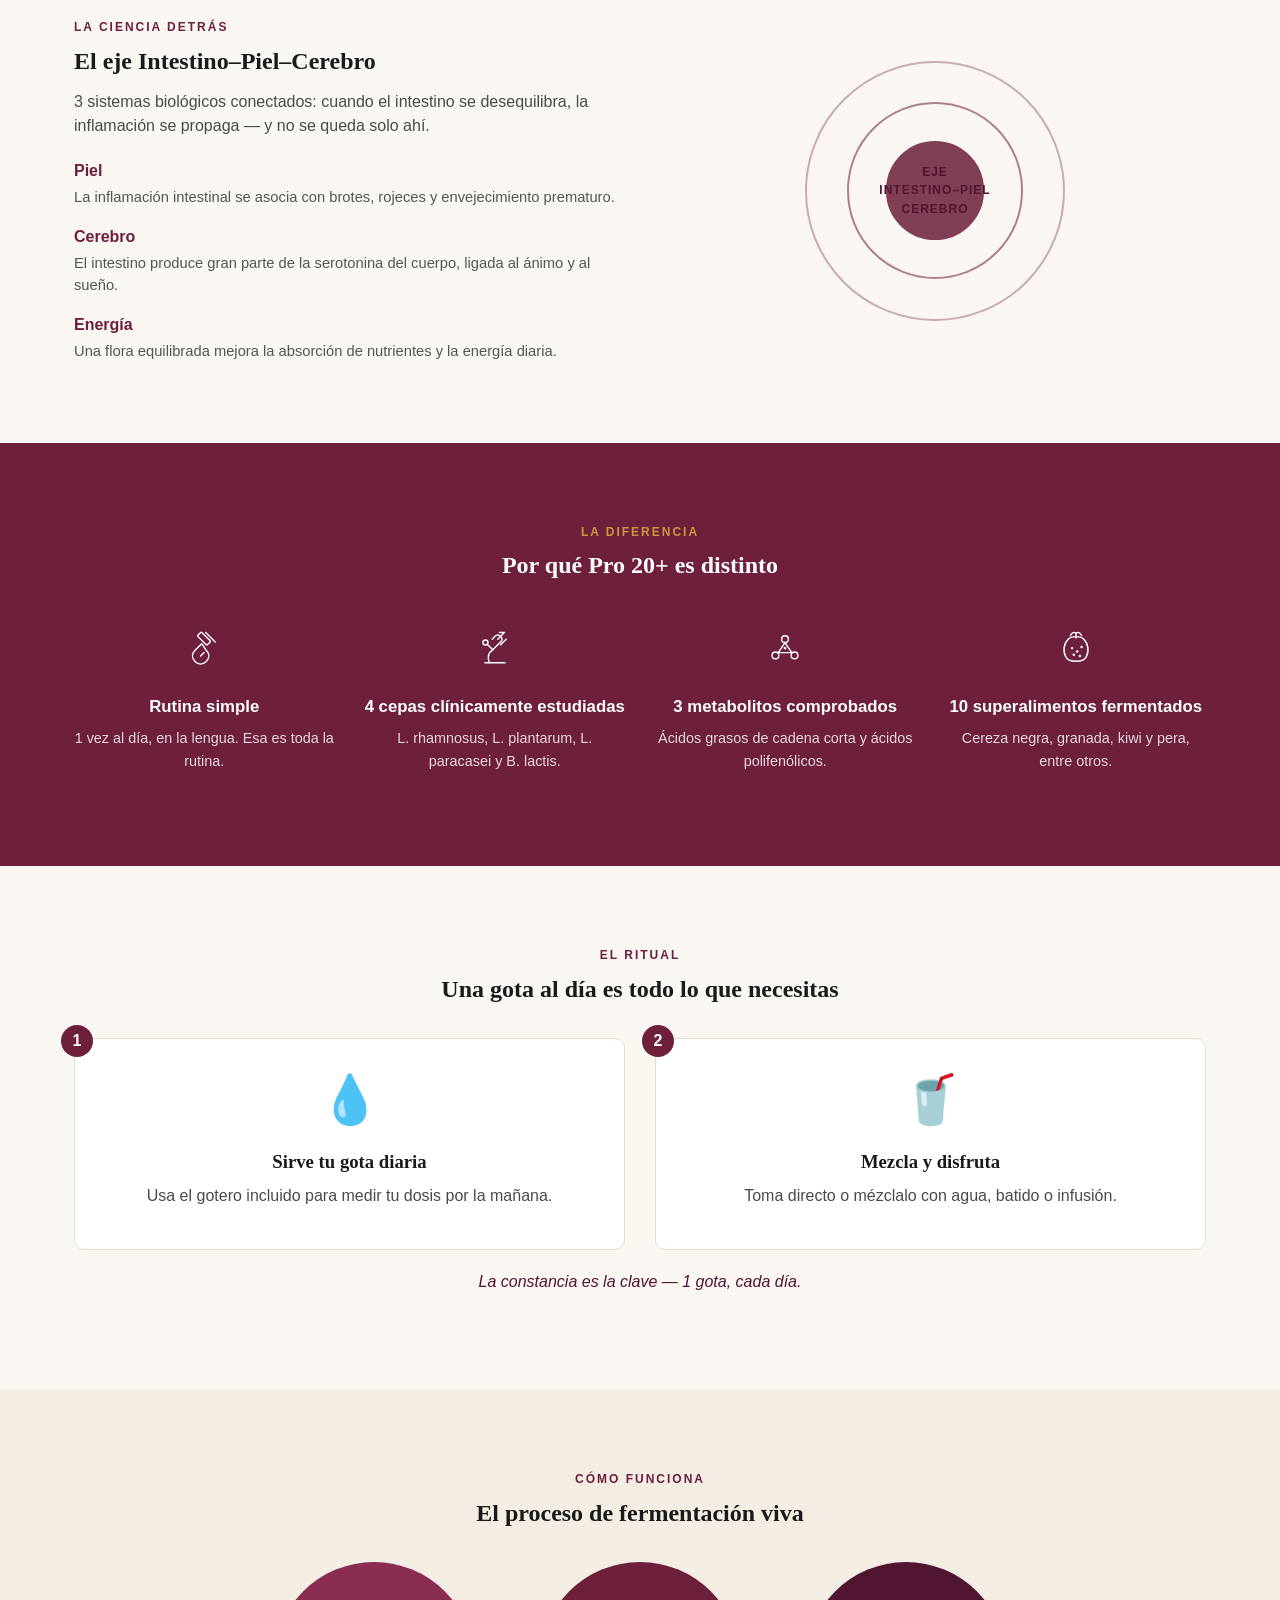
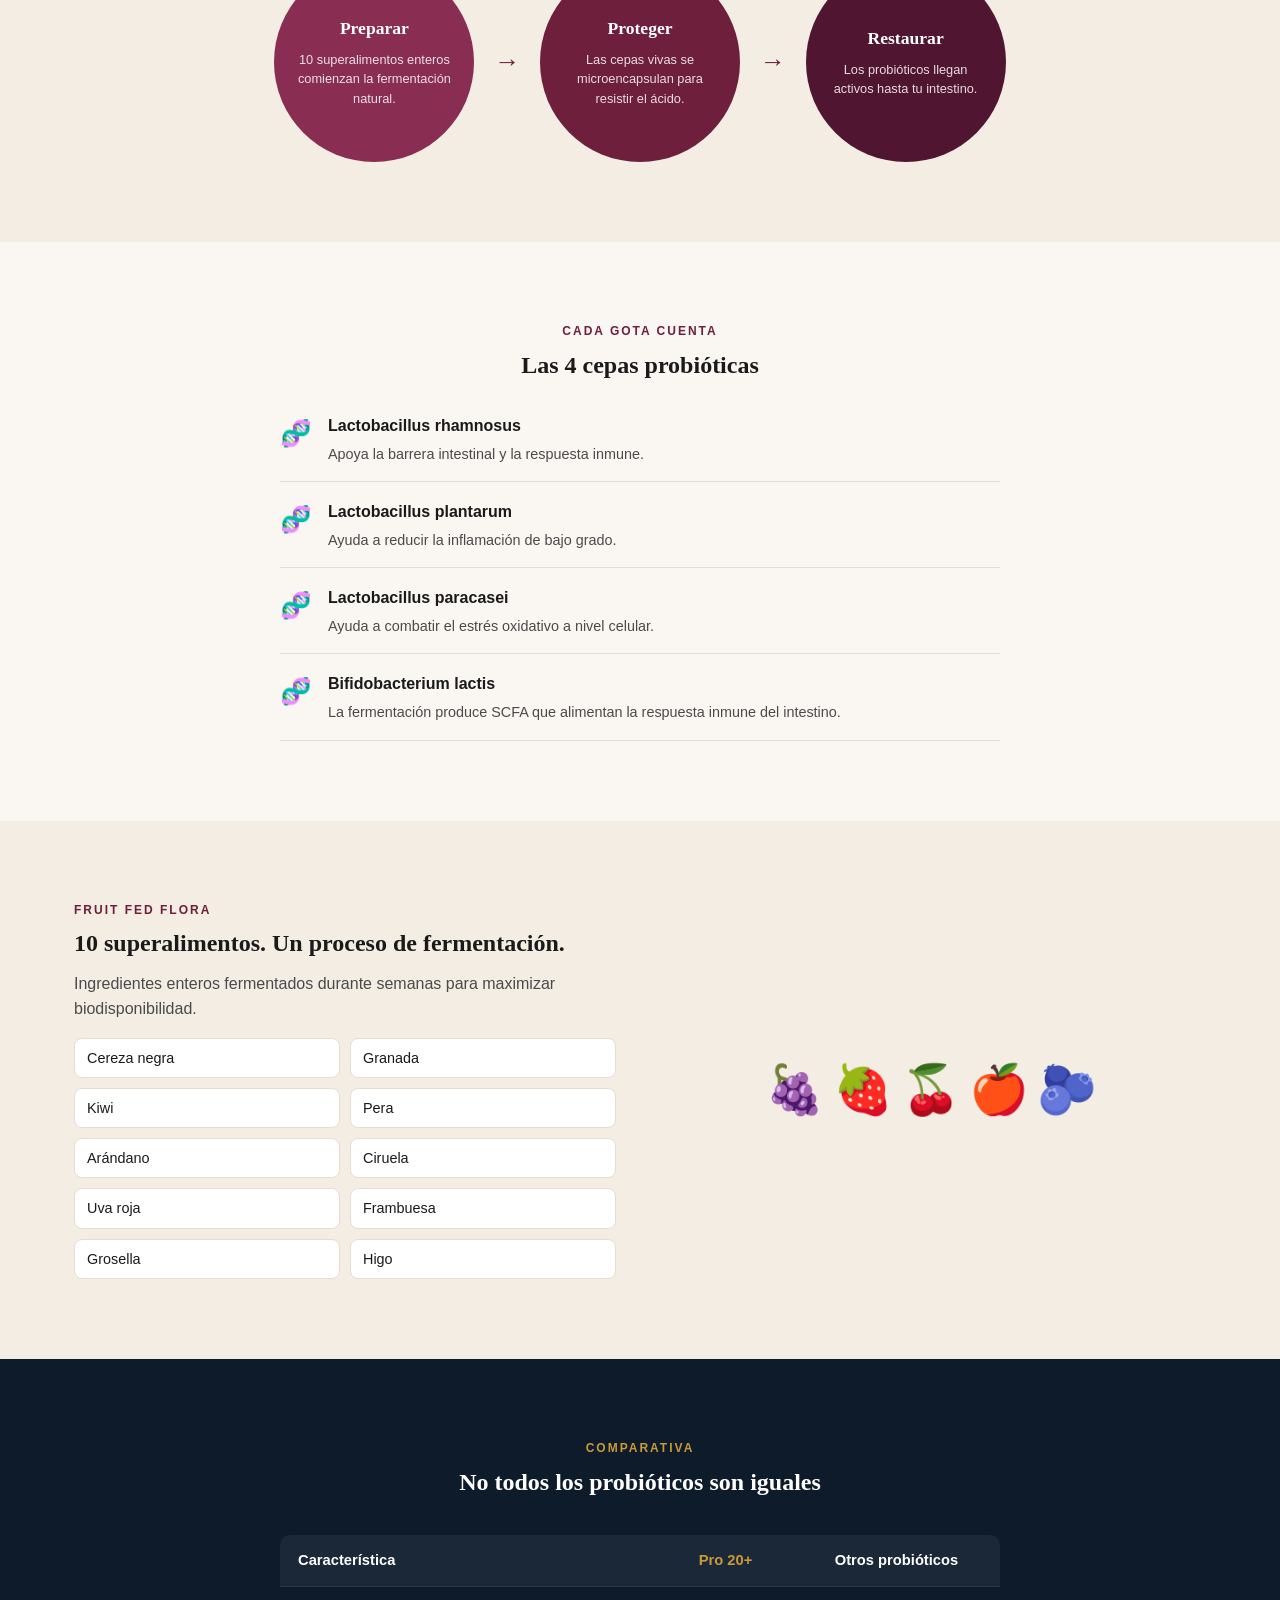
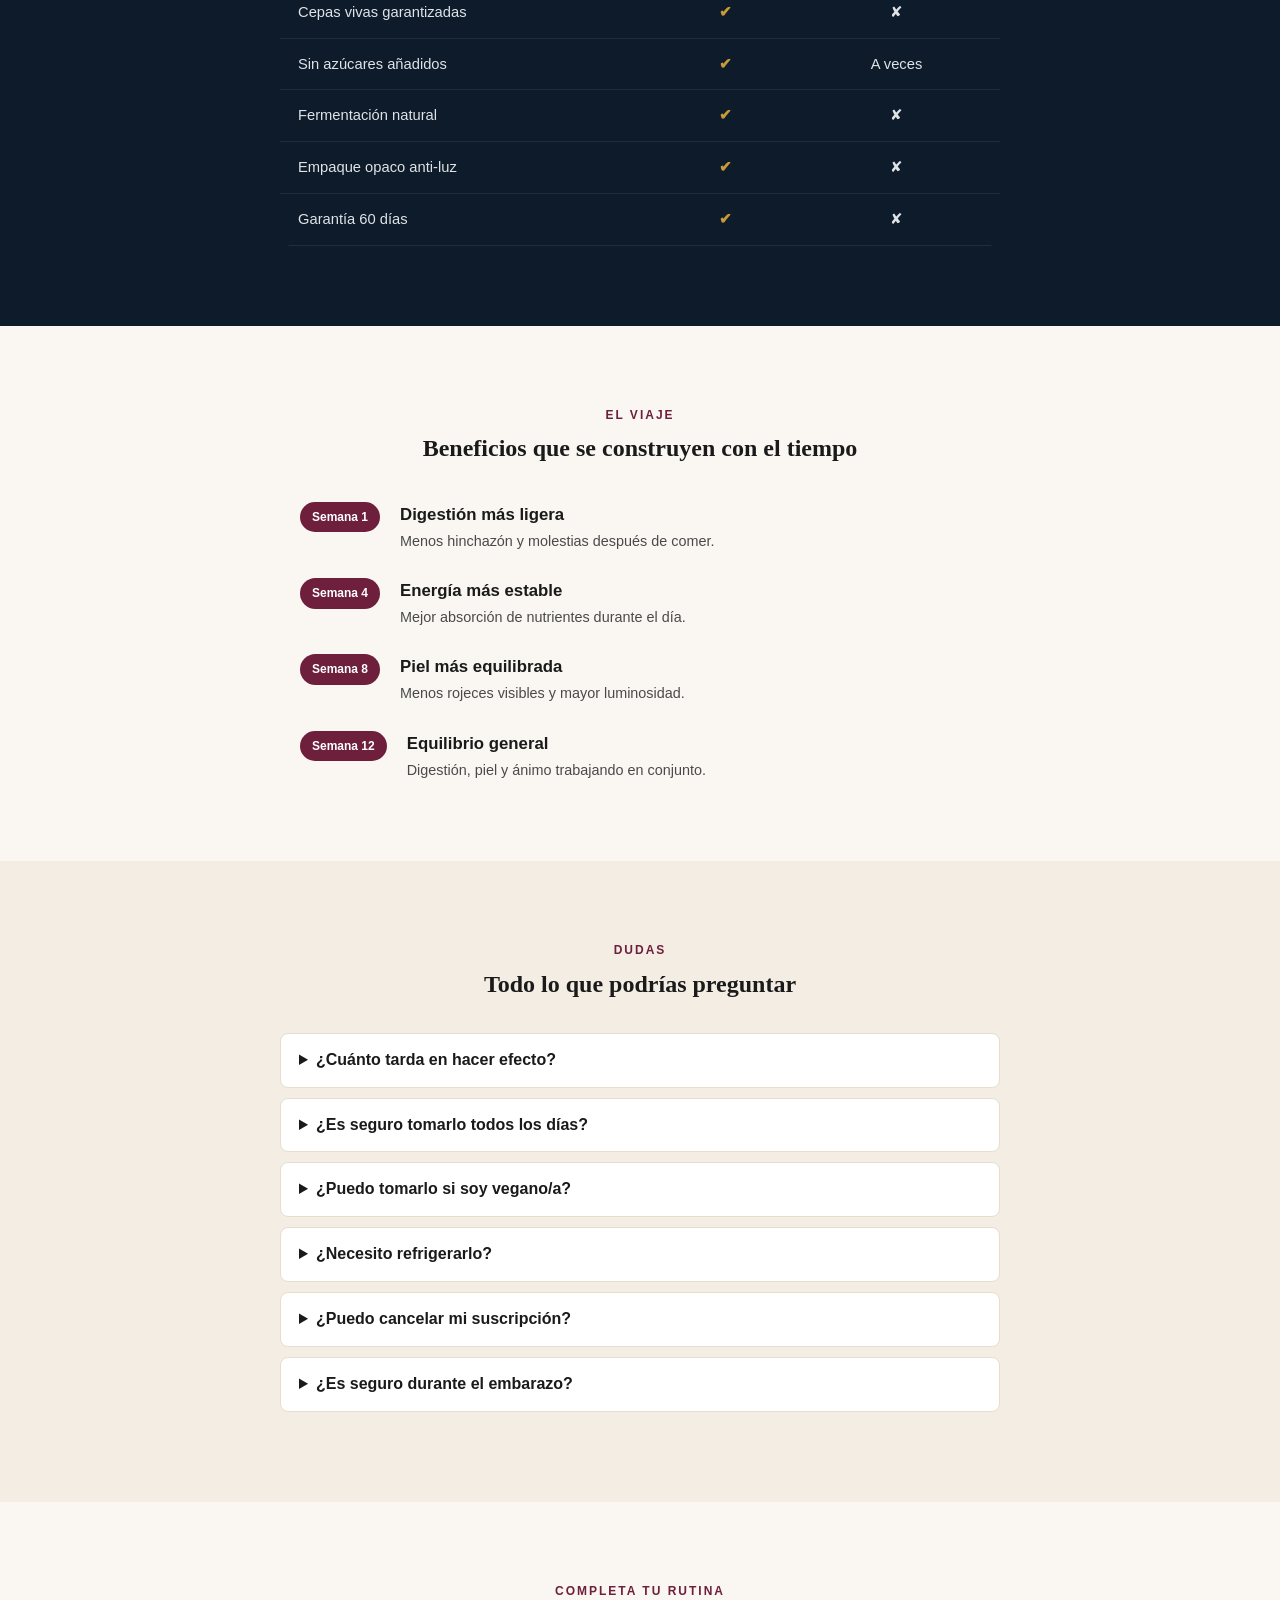
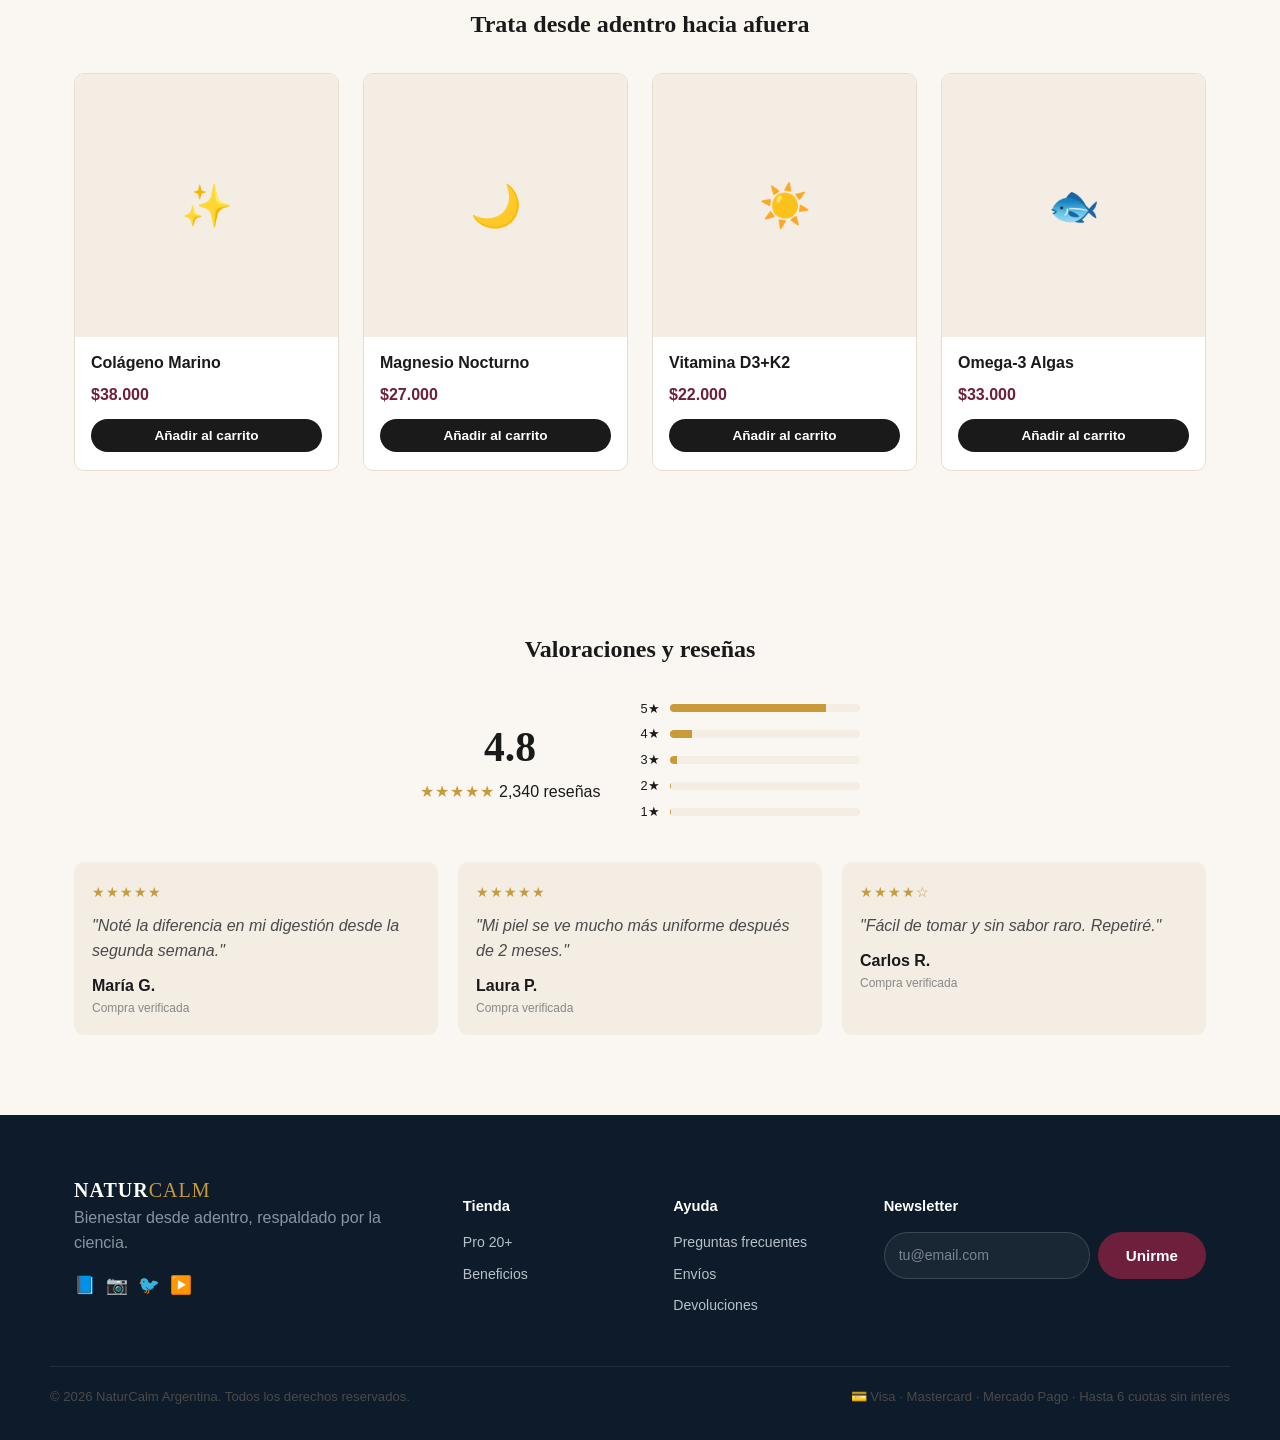
==== commit 3325caa5: "Revert brand to NaturCalm and localize store for Argentina Restore NaturCalm as the product brand (p" ====
--- a/index.html
+++ b/index.html
@@ -3,16 +3,16 @@
 <head>
 <meta charset="UTF-8">
 <meta name="viewport" content="width=device-width, initial-scale=1.0">
-<title>Pro 20+ — Grahams Natural</title>
+<title>Pro 20+ — NaturCalm</title>
 <link rel="stylesheet" href="styles.css">
 </head>
 <body>
 
-<div class="topbar">Envío gratis en pedidos +50€ &nbsp;·&nbsp; Garantía de devolución de 60 días &nbsp;·&nbsp; Suscríbete y ahorra 20%</div>
+<div class="topbar">Envío gratis a todo el país en pedidos +$60.000 &nbsp;·&nbsp; Garantía de devolución de 60 días &nbsp;·&nbsp; Hasta 6 cuotas sin interés</div>
 
 <header class="site-header">
   <div class="container header-inner">
-    <a href="#" class="logo">GRAHAMS<span>natural</span></a>
+    <a href="#" class="logo">NATUR<span>CALM</span></a>
     <nav class="main-nav">
       <a href="#producto">Producto</a>
       <a href="#ciencia">Ciencia</a>
@@ -55,22 +55,22 @@
       </div>
 
       <div class="variant-select" id="variantSelect">
-        <button class="variant-card" data-variant="1" data-price="39.00">
+        <button class="variant-card" data-variant="1" data-price="42000">
           <span class="variant-title">1 Frasco</span>
           <span class="variant-note">Suministro 30 días</span>
-          <span class="variant-price">39,00 €</span>
+          <span class="variant-price">$42.000</span>
         </button>
-        <button class="variant-card best" data-variant="3" data-price="99.00">
+        <button class="variant-card best" data-variant="3" data-price="107000">
           <span class="variant-badge">Más popular</span>
           <span class="variant-title">3 Frascos</span>
           <span class="variant-note">Ahorra 15%</span>
-          <span class="variant-price">99,00 €</span>
+          <span class="variant-price">$107.000</span>
         </button>
-        <button class="variant-card" data-variant="6" data-price="179.00">
+        <button class="variant-card" data-variant="6" data-price="176000">
           <span class="variant-badge">Mejor precio</span>
           <span class="variant-title">6 Frascos</span>
           <span class="variant-note">Ahorra 30%</span>
-          <span class="variant-price">179,00 €</span>
+          <span class="variant-price">$176.000</span>
         </button>
       </div>
 
@@ -80,12 +80,12 @@
           <span id="qtyValue">1</span>
           <button id="qtyPlus" aria-label="Aumentar cantidad">+</button>
         </div>
-        <button class="btn btn-primary btn-add" id="addToCartBtn">Añadir al carrito — <span id="addToCartPrice">39,00 €</span></button>
+        <button class="btn btn-primary btn-add" id="addToCartBtn">Añadir al carrito — <span id="addToCartPrice">$42.000</span></button>
       </div>
 
       <div class="trust-row">
-        <div><span>🔒</span>Pago 100% seguro</div>
-        <div><span>🚚</span>Envío gratis +50€</div>
+        <div><span>🔒</span>Pago seguro con Mercado Pago</div>
+        <div><span>🚚</span>Envío gratis +$60.000</div>
         <div><span>↩️</span>Garantía 60 días</div>
       </div>
 
@@ -100,7 +100,7 @@
         </details>
         <details>
           <summary>Envío y devoluciones</summary>
-          <p>Envío en 24-48h. Si no estás satisfecho, te devolvemos el dinero dentro de los primeros 60 días.</p>
+          <p>Envío a todo el país en 3 a 5 días hábiles (24-48h en CABA y GBA). Si no estás satisfecho, te devolvemos el dinero dentro de los primeros 60 días.</p>
         </details>
       </div>
     </div>
@@ -392,7 +392,7 @@
 <footer class="site-footer">
   <div class="container footer-inner">
     <div>
-      <a href="#" class="logo">GRAHAMS<span>natural</span></a>
+      <a href="#" class="logo">NATUR<span>CALM</span></a>
       <p>Bienestar desde adentro, respaldado por la ciencia.</p>
       <div class="social-icons">
         <span>📘</span><span>📷</span><span>🐦</span><span>▶️</span>
@@ -419,8 +419,8 @@
     </div>
   </div>
   <div class="container footer-bottom">
-    <p>&copy; 2026 Grahams Natural. Todos los derechos reservados.</p>
-    <p class="payments">💳 Visa · Mastercard · Amex · PayPal</p>
+    <p>&copy; 2026 NaturCalm Argentina. Todos los derechos reservados.</p>
+    <p class="payments">💳 Visa · Mastercard · Mercado Pago · Hasta 6 cuotas sin interés</p>
   </div>
 </footer>
 
@@ -434,7 +434,7 @@
   <div class="cart-footer">
     <div class="cart-total">
       <span>Total</span>
-      <span id="cartTotal">0,00 €</span>
+      <span id="cartTotal">$0</span>
     </div>
     <button class="btn btn-primary btn-block" id="checkoutBtn">Finalizar compra</button>
   </div>
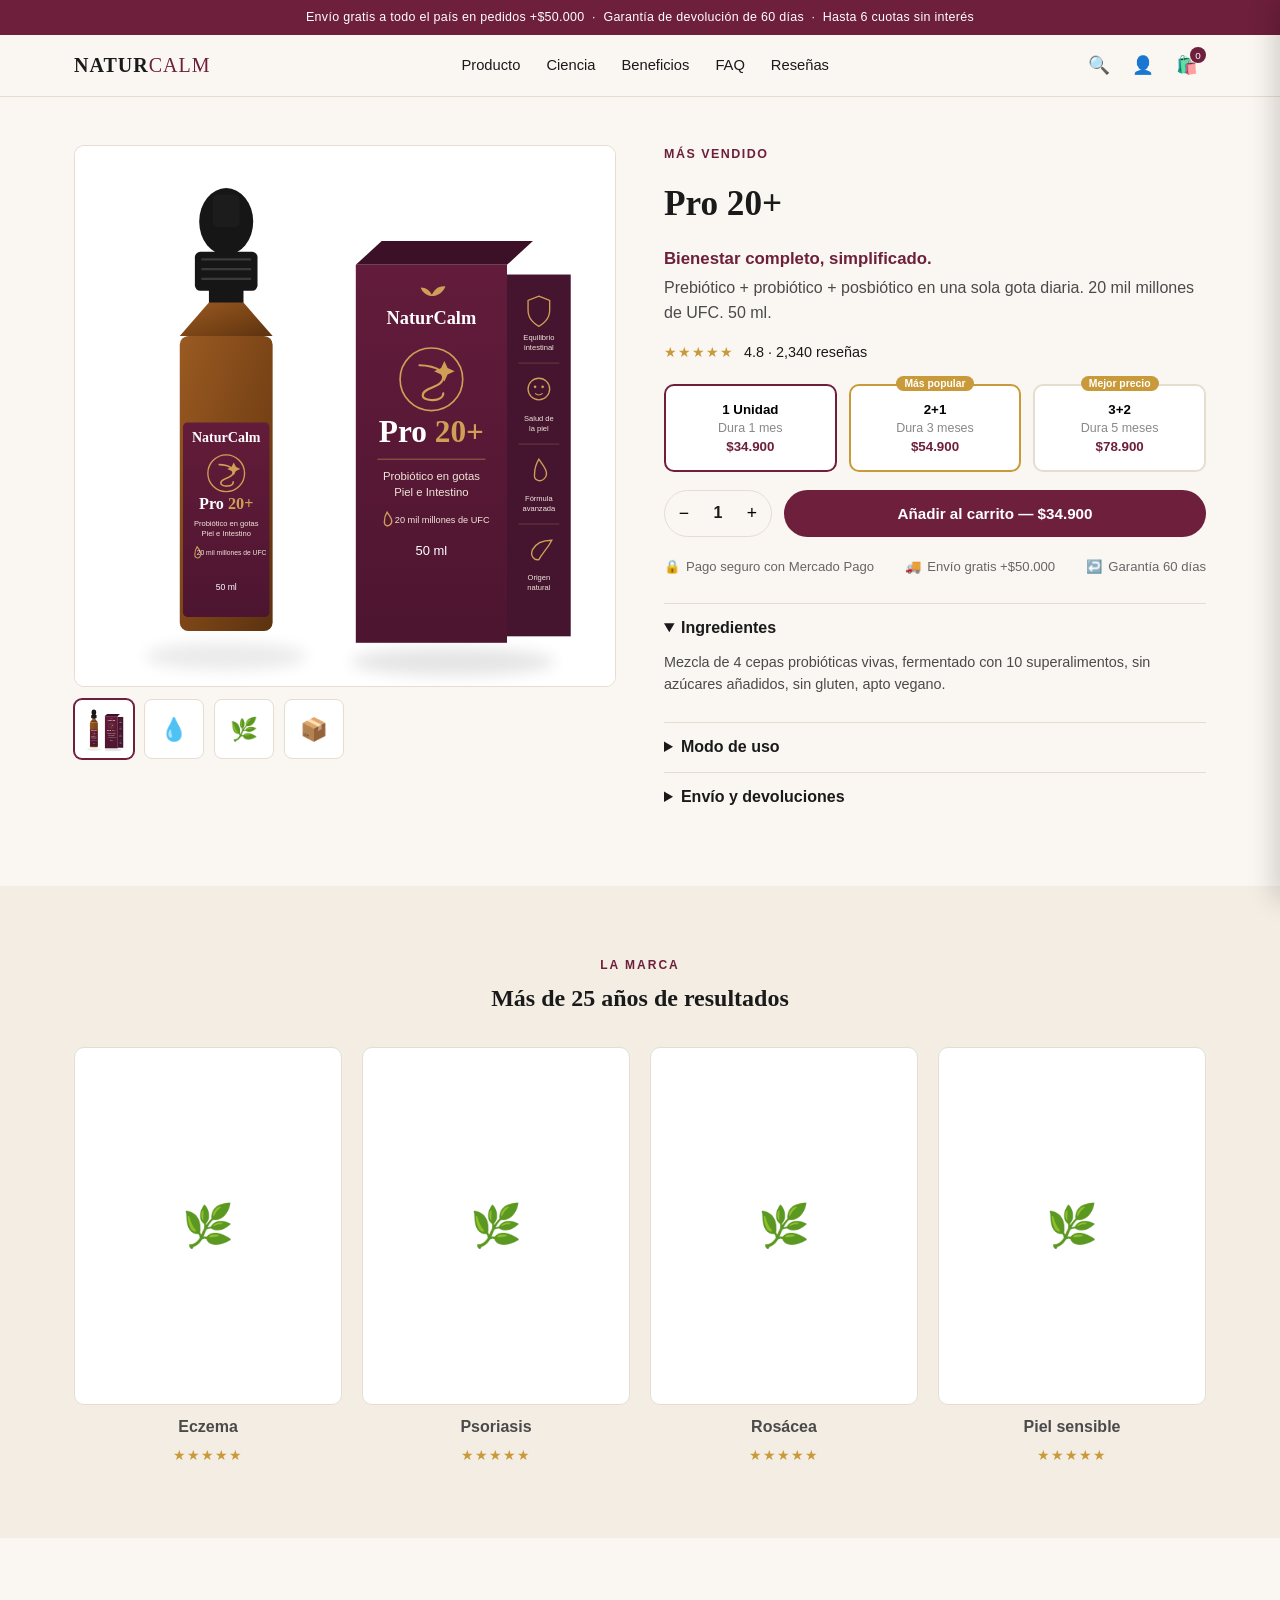
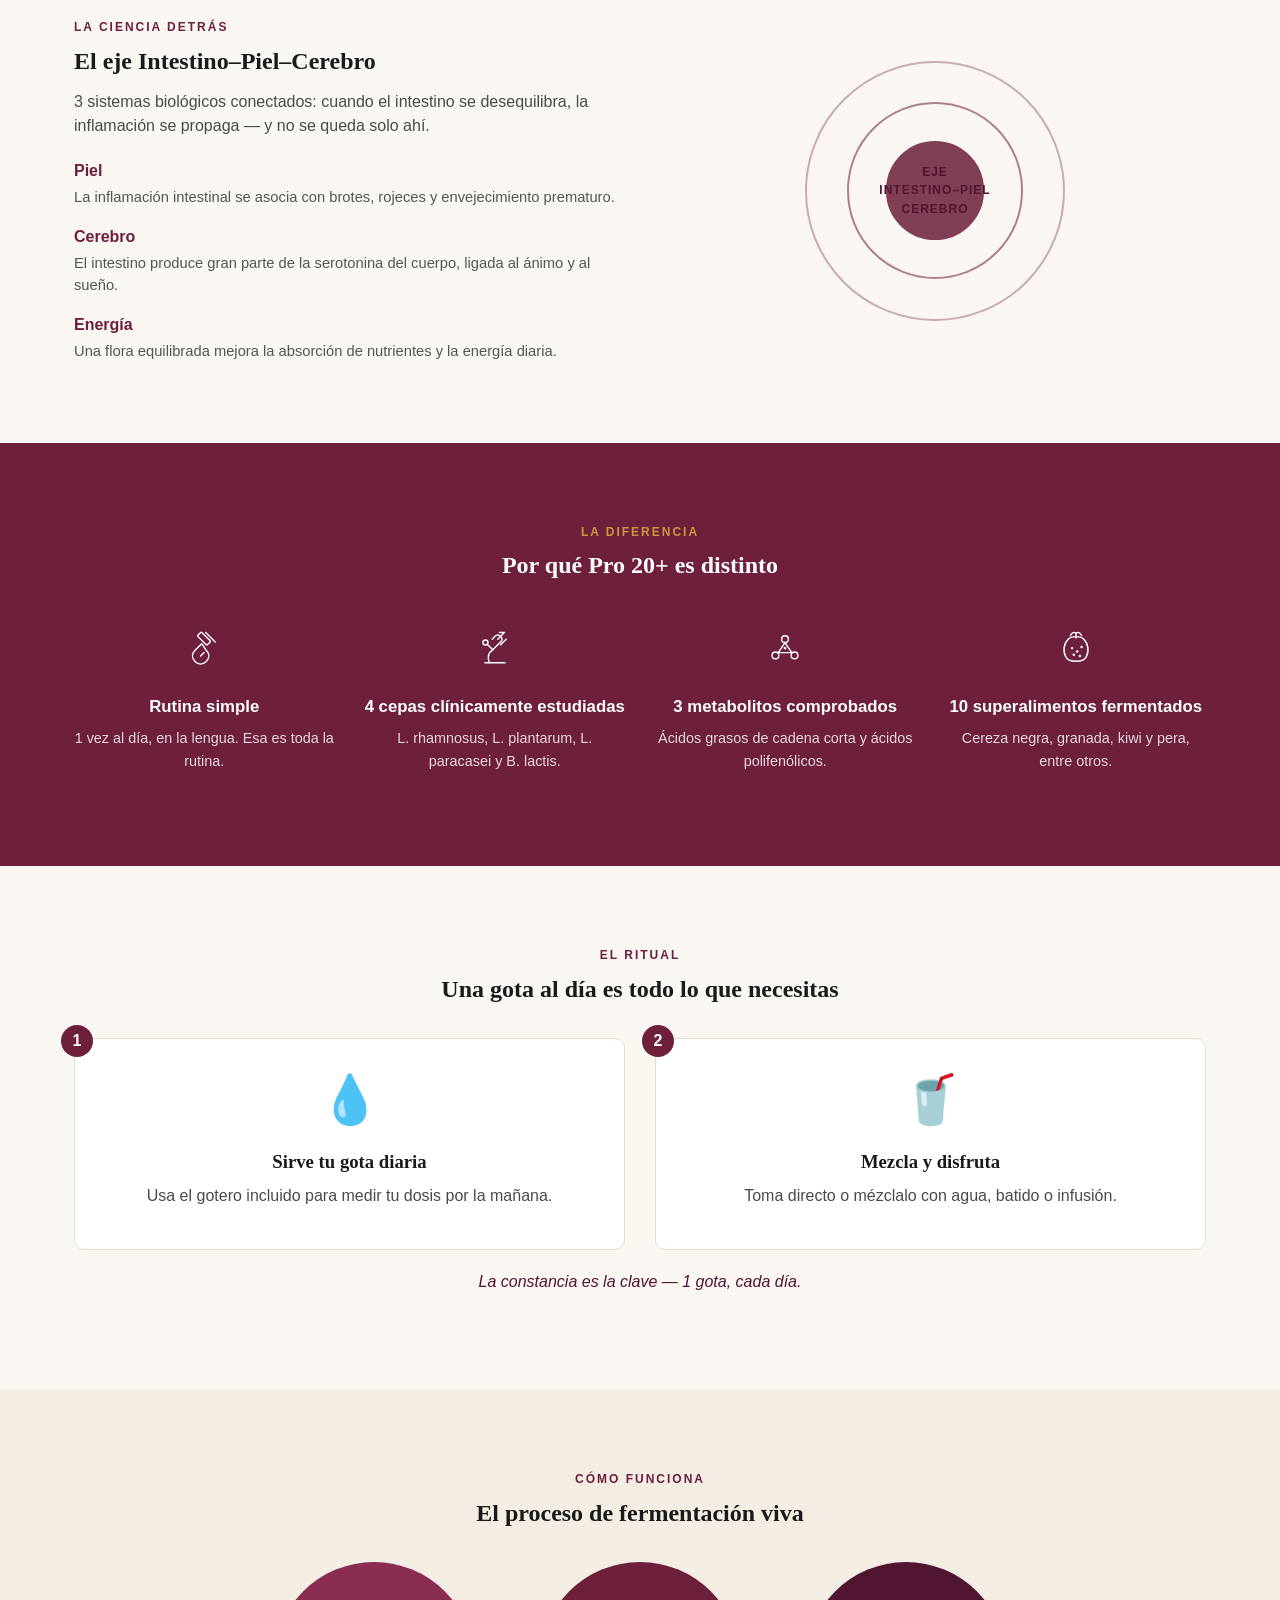
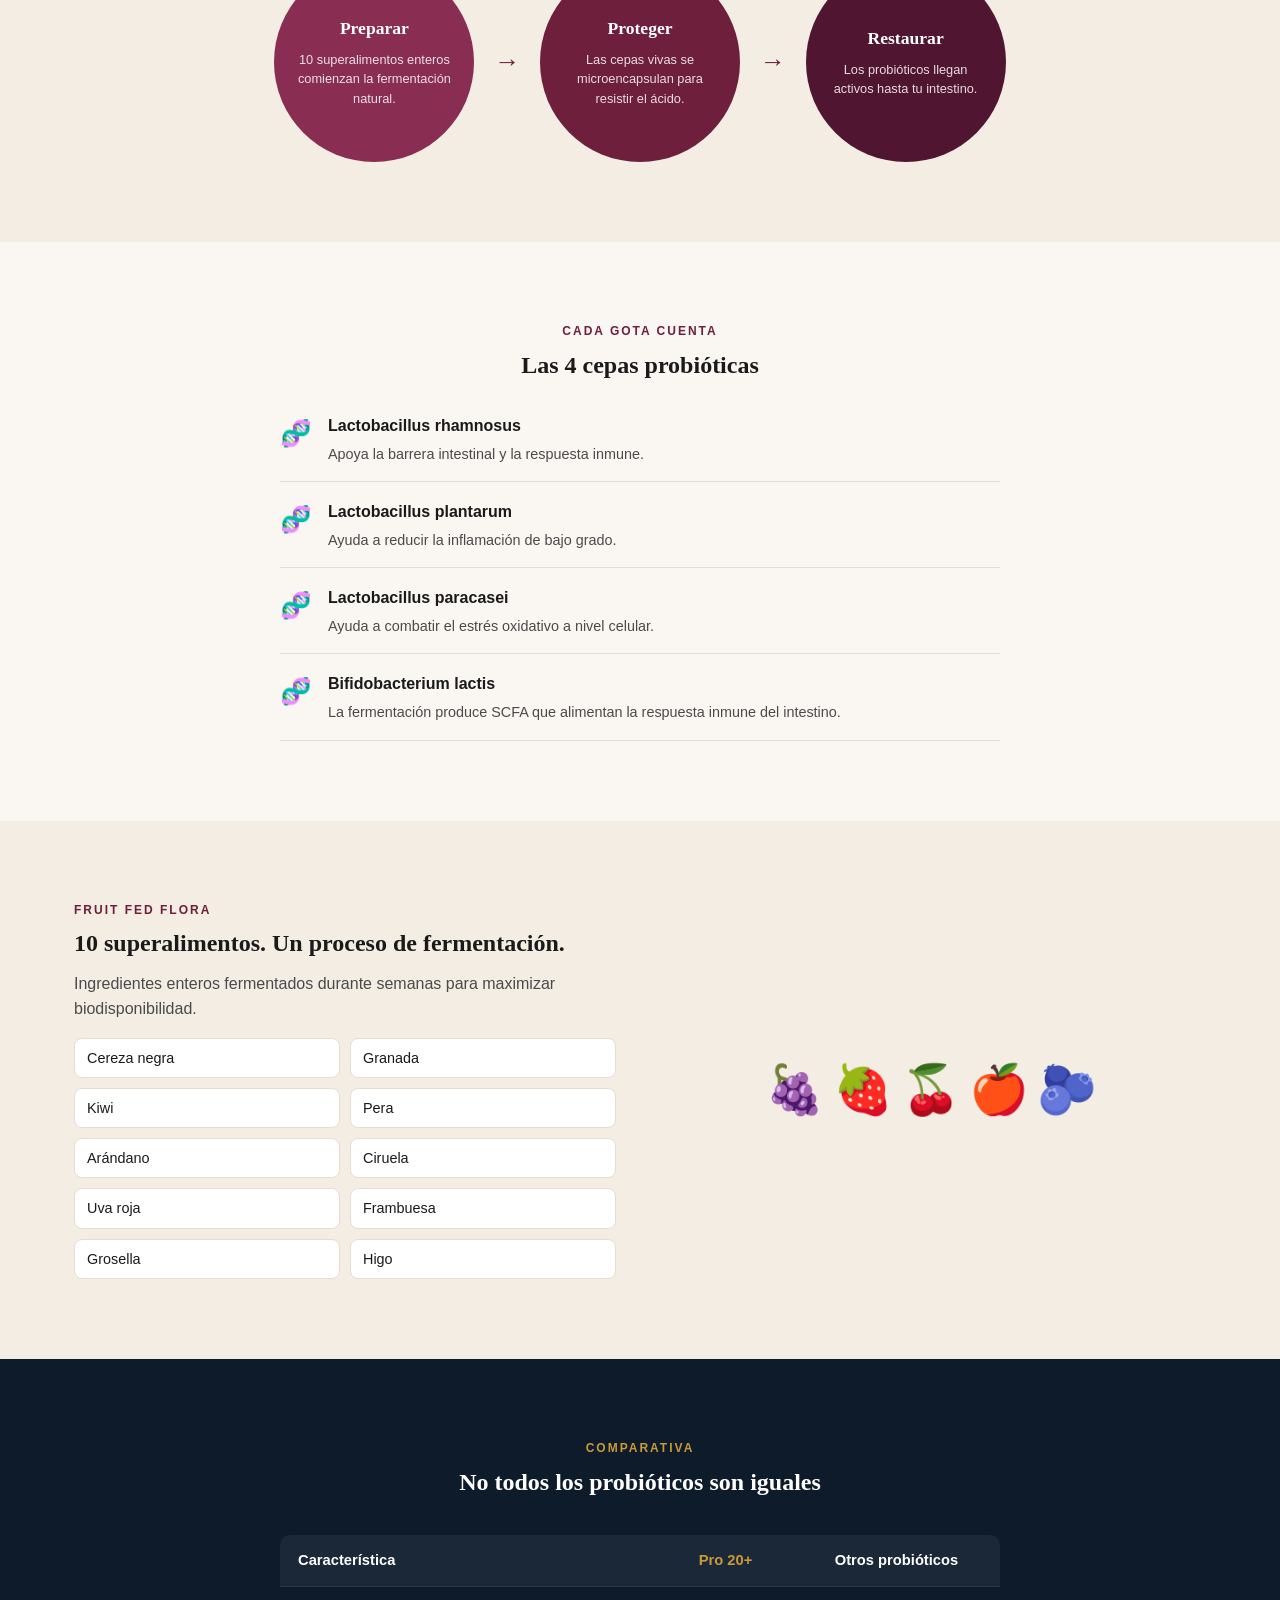
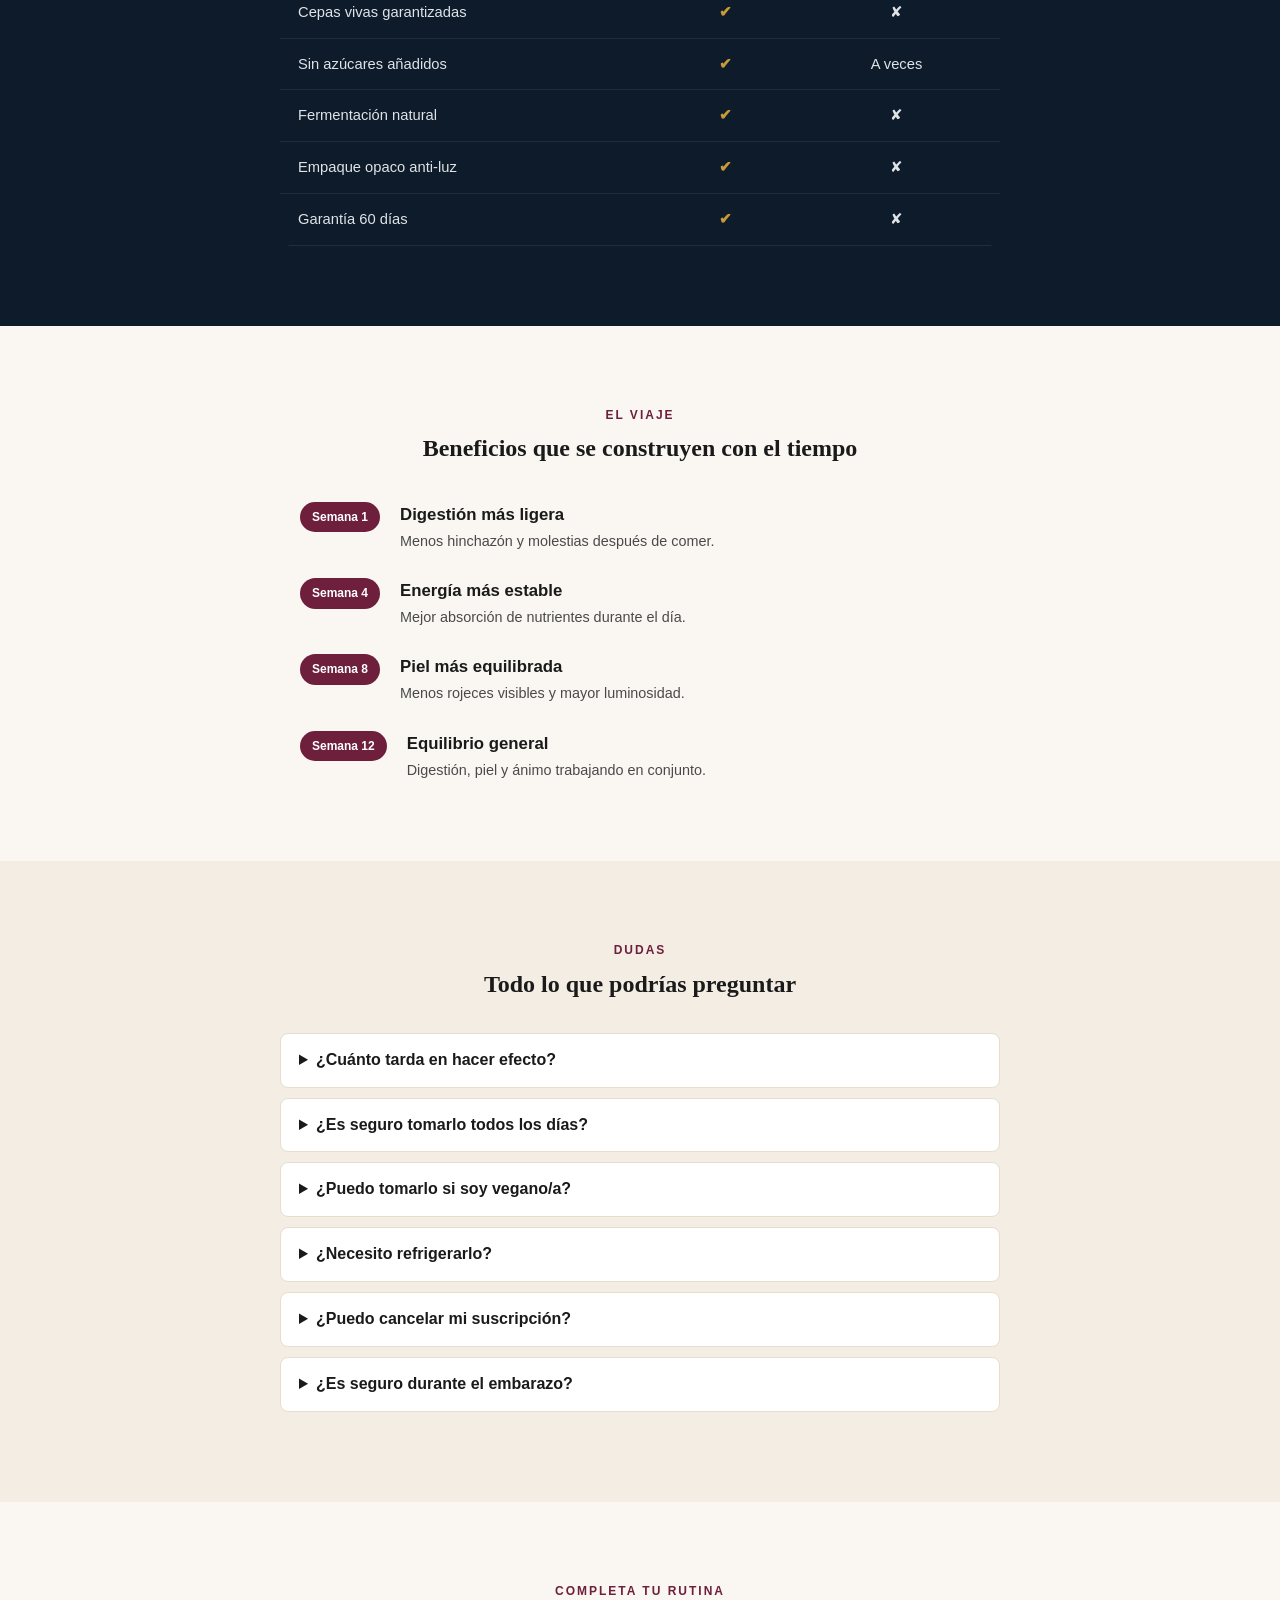
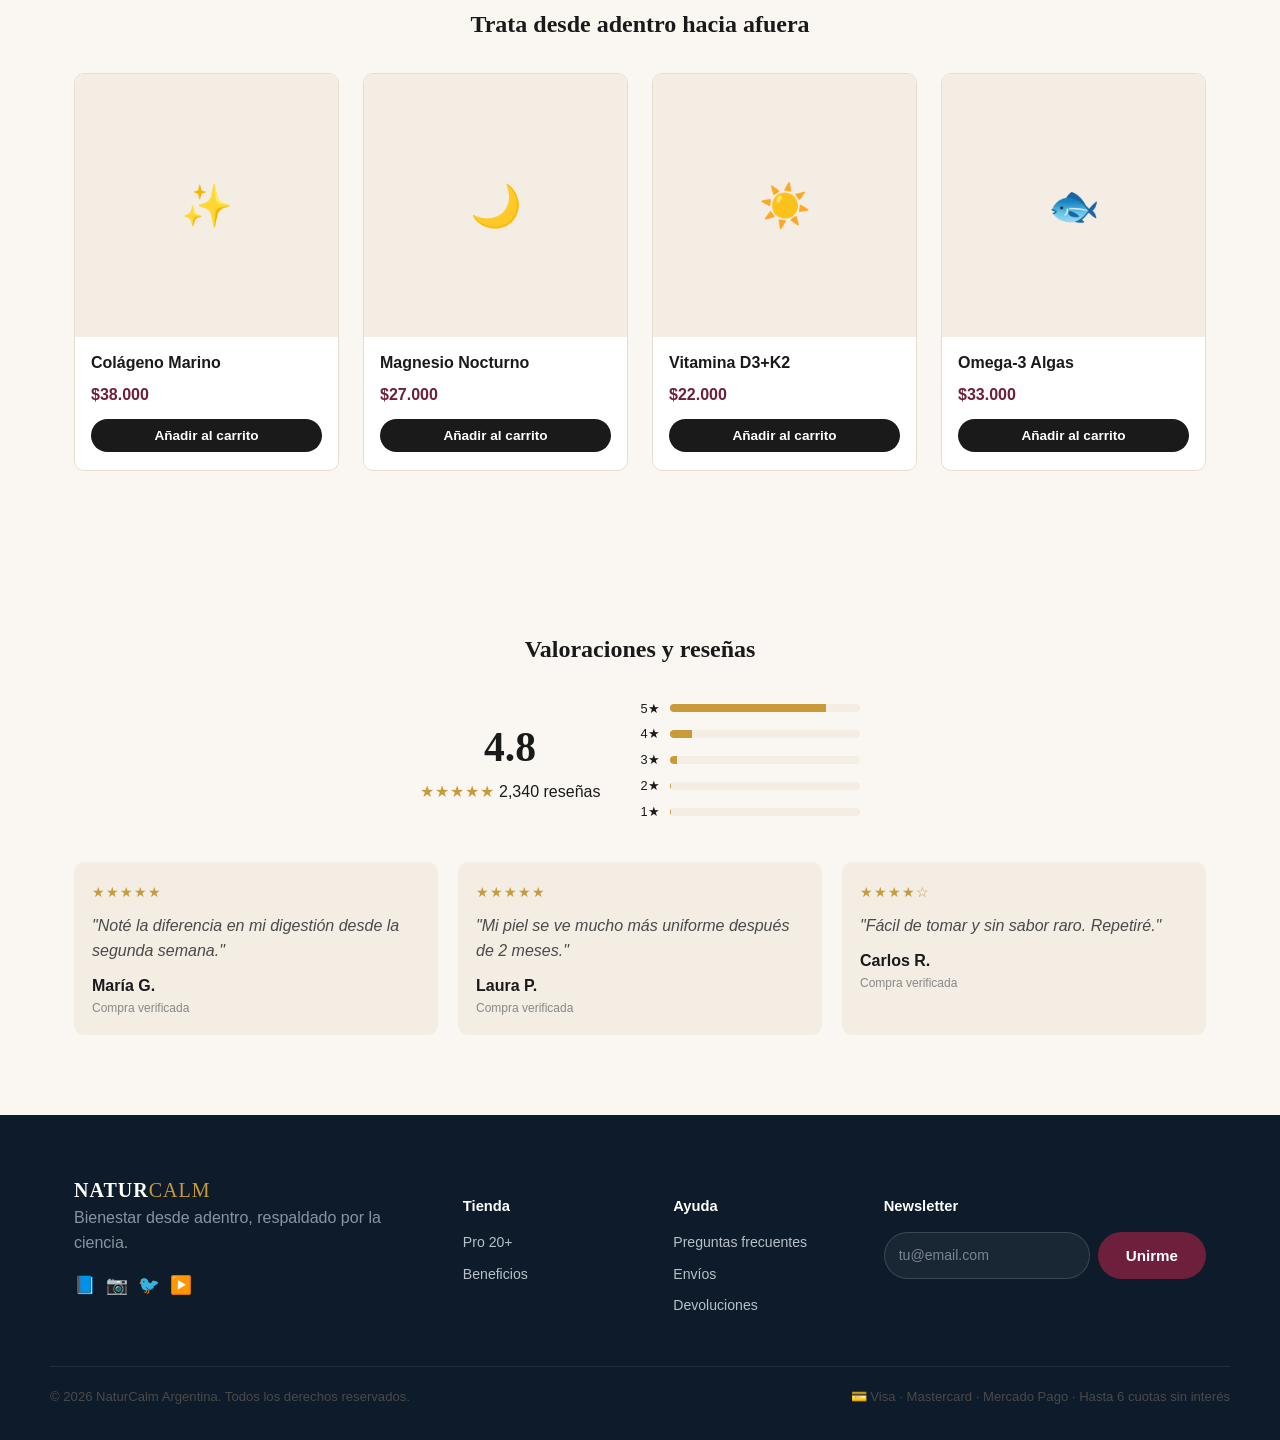
==== commit aa34bdc4: "Update Pro 20+ pricing to real combo structure Replace bottle-count variants with the actual pricing" ====
--- a/index.html
+++ b/index.html
@@ -8,7 +8,7 @@
 </head>
 <body>
 
-<div class="topbar">Envío gratis a todo el país en pedidos +$60.000 &nbsp;·&nbsp; Garantía de devolución de 60 días &nbsp;·&nbsp; Hasta 6 cuotas sin interés</div>
+<div class="topbar">Envío gratis a todo el país en pedidos +$50.000 &nbsp;·&nbsp; Garantía de devolución de 60 días &nbsp;·&nbsp; Hasta 6 cuotas sin interés</div>
 
 <header class="site-header">
   <div class="container header-inner">
@@ -55,22 +55,22 @@
       </div>
 
       <div class="variant-select" id="variantSelect">
-        <button class="variant-card" data-variant="1" data-price="42000">
-          <span class="variant-title">1 Frasco</span>
-          <span class="variant-note">Suministro 30 días</span>
-          <span class="variant-price">$42.000</span>
+        <button class="variant-card" data-variant="1" data-price="34900">
+          <span class="variant-title">1 Unidad</span>
+          <span class="variant-note">Dura 1 mes</span>
+          <span class="variant-price">$34.900</span>
         </button>
-        <button class="variant-card best" data-variant="3" data-price="107000">
+        <button class="variant-card best" data-variant="2+1" data-price="54900">
           <span class="variant-badge">Más popular</span>
-          <span class="variant-title">3 Frascos</span>
-          <span class="variant-note">Ahorra 15%</span>
-          <span class="variant-price">$107.000</span>
+          <span class="variant-title">2+1</span>
+          <span class="variant-note">Dura 3 meses</span>
+          <span class="variant-price">$54.900</span>
         </button>
-        <button class="variant-card" data-variant="6" data-price="176000">
+        <button class="variant-card" data-variant="3+2" data-price="78900">
           <span class="variant-badge">Mejor precio</span>
-          <span class="variant-title">6 Frascos</span>
-          <span class="variant-note">Ahorra 30%</span>
-          <span class="variant-price">$176.000</span>
+          <span class="variant-title">3+2</span>
+          <span class="variant-note">Dura 5 meses</span>
+          <span class="variant-price">$78.900</span>
         </button>
       </div>
 
@@ -80,12 +80,12 @@
           <span id="qtyValue">1</span>
           <button id="qtyPlus" aria-label="Aumentar cantidad">+</button>
         </div>
-        <button class="btn btn-primary btn-add" id="addToCartBtn">Añadir al carrito — <span id="addToCartPrice">$42.000</span></button>
+        <button class="btn btn-primary btn-add" id="addToCartBtn">Añadir al carrito — <span id="addToCartPrice">$34.900</span></button>
       </div>
 
       <div class="trust-row">
         <div><span>🔒</span>Pago seguro con Mercado Pago</div>
-        <div><span>🚚</span>Envío gratis +$60.000</div>
+        <div><span>🚚</span>Envío gratis +$50.000</div>
         <div><span>↩️</span>Garantía 60 días</div>
       </div>
 
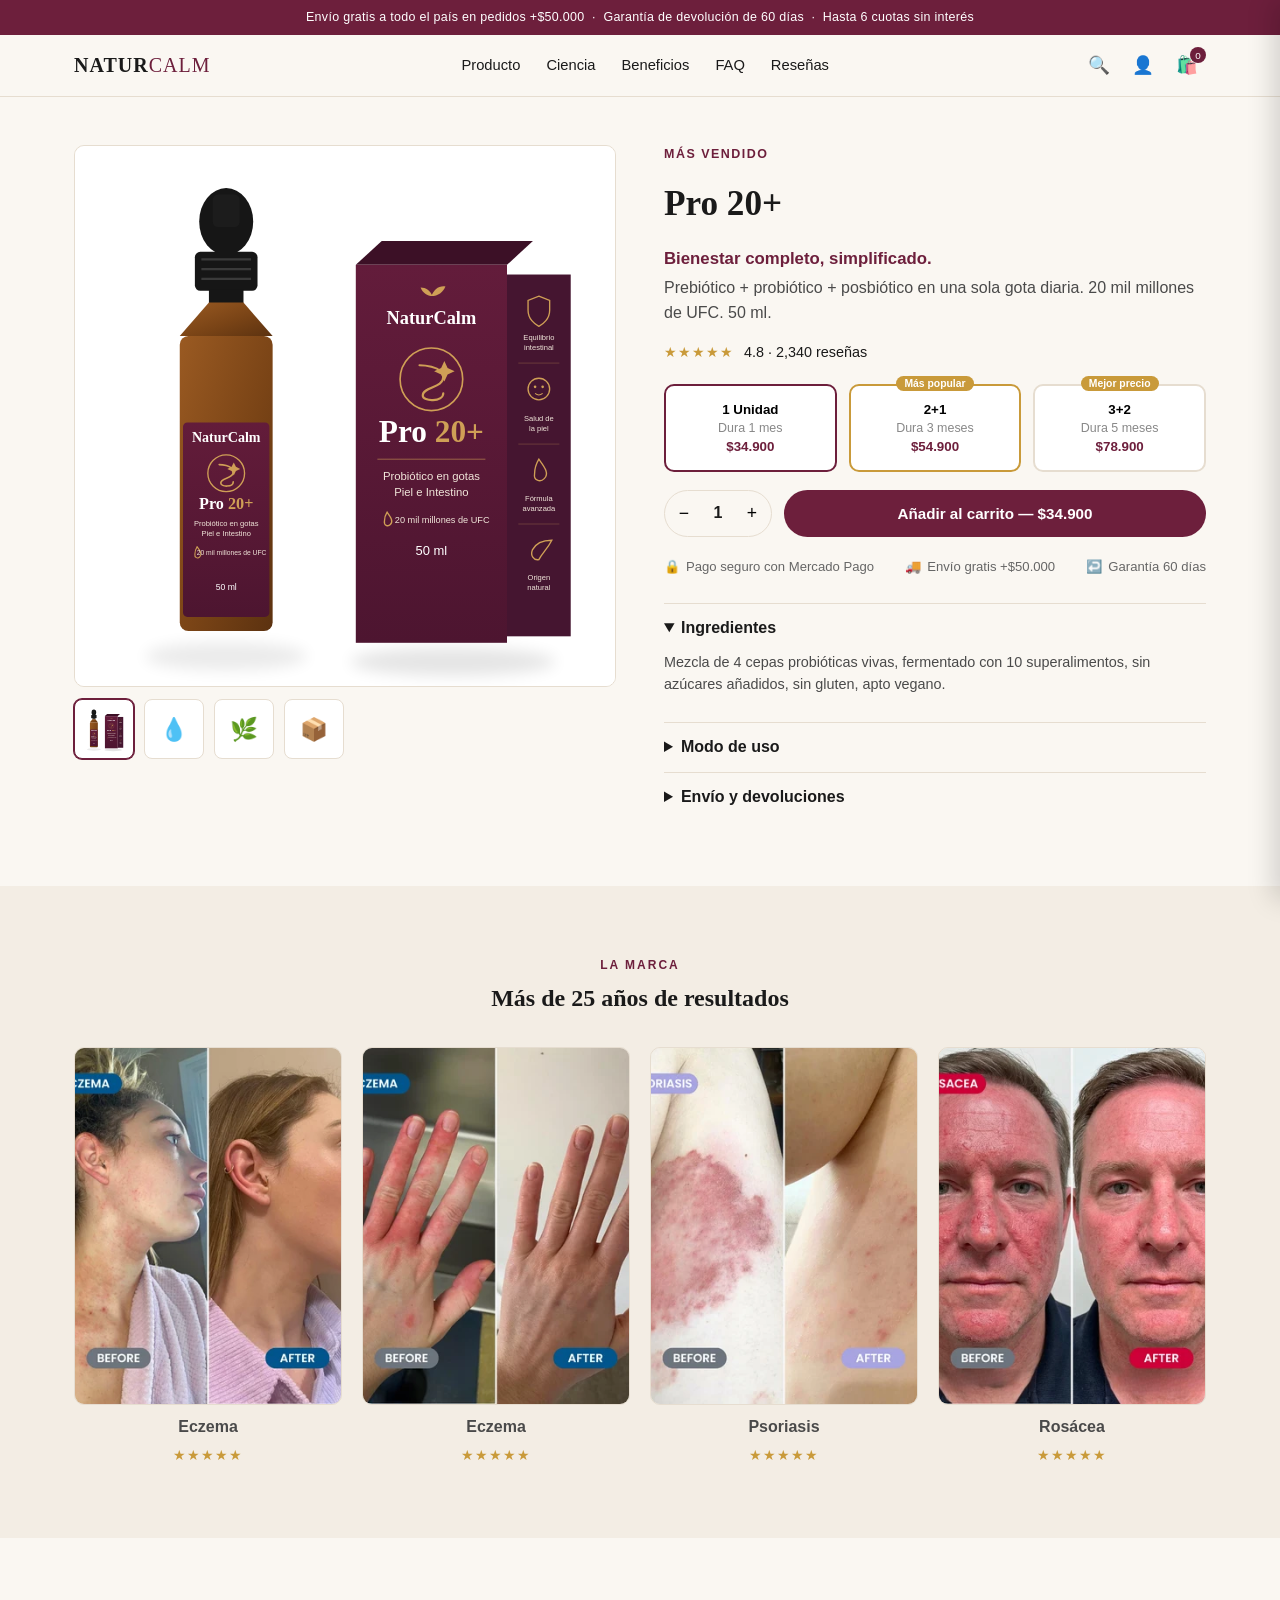
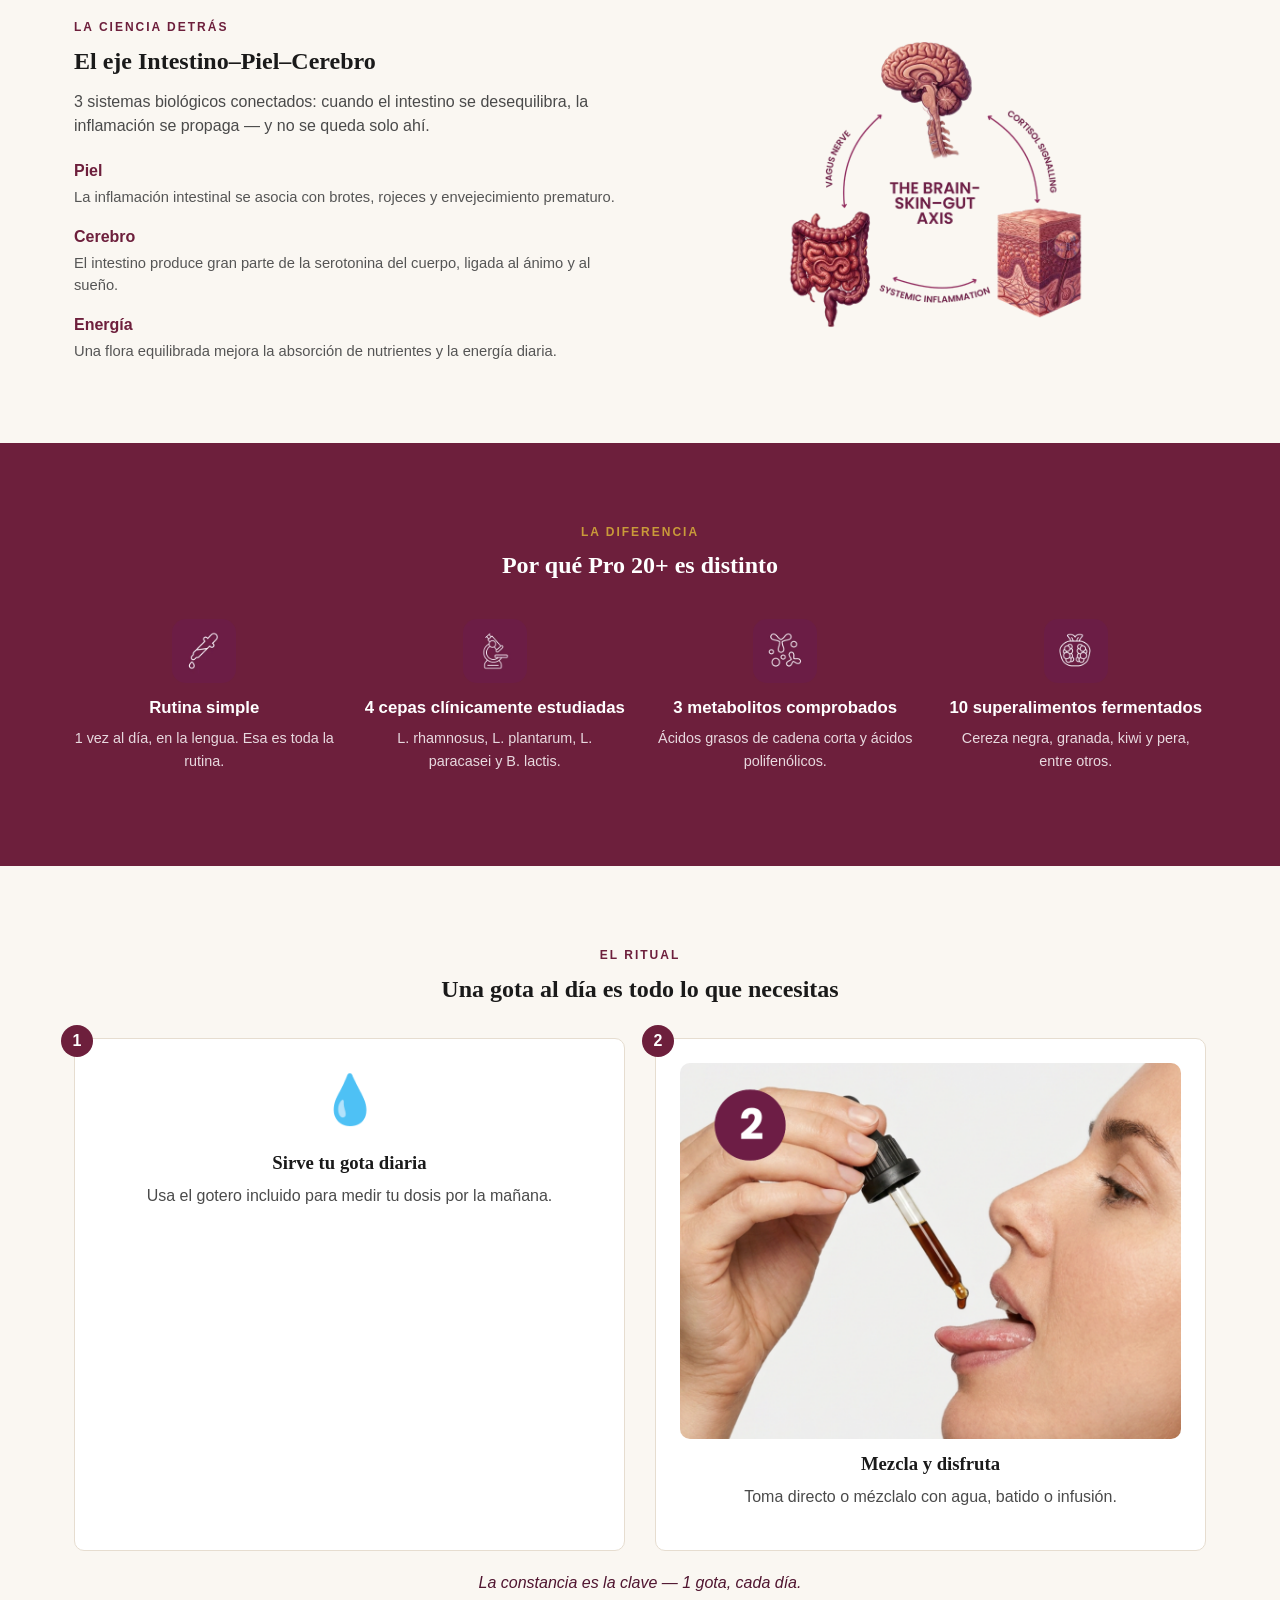
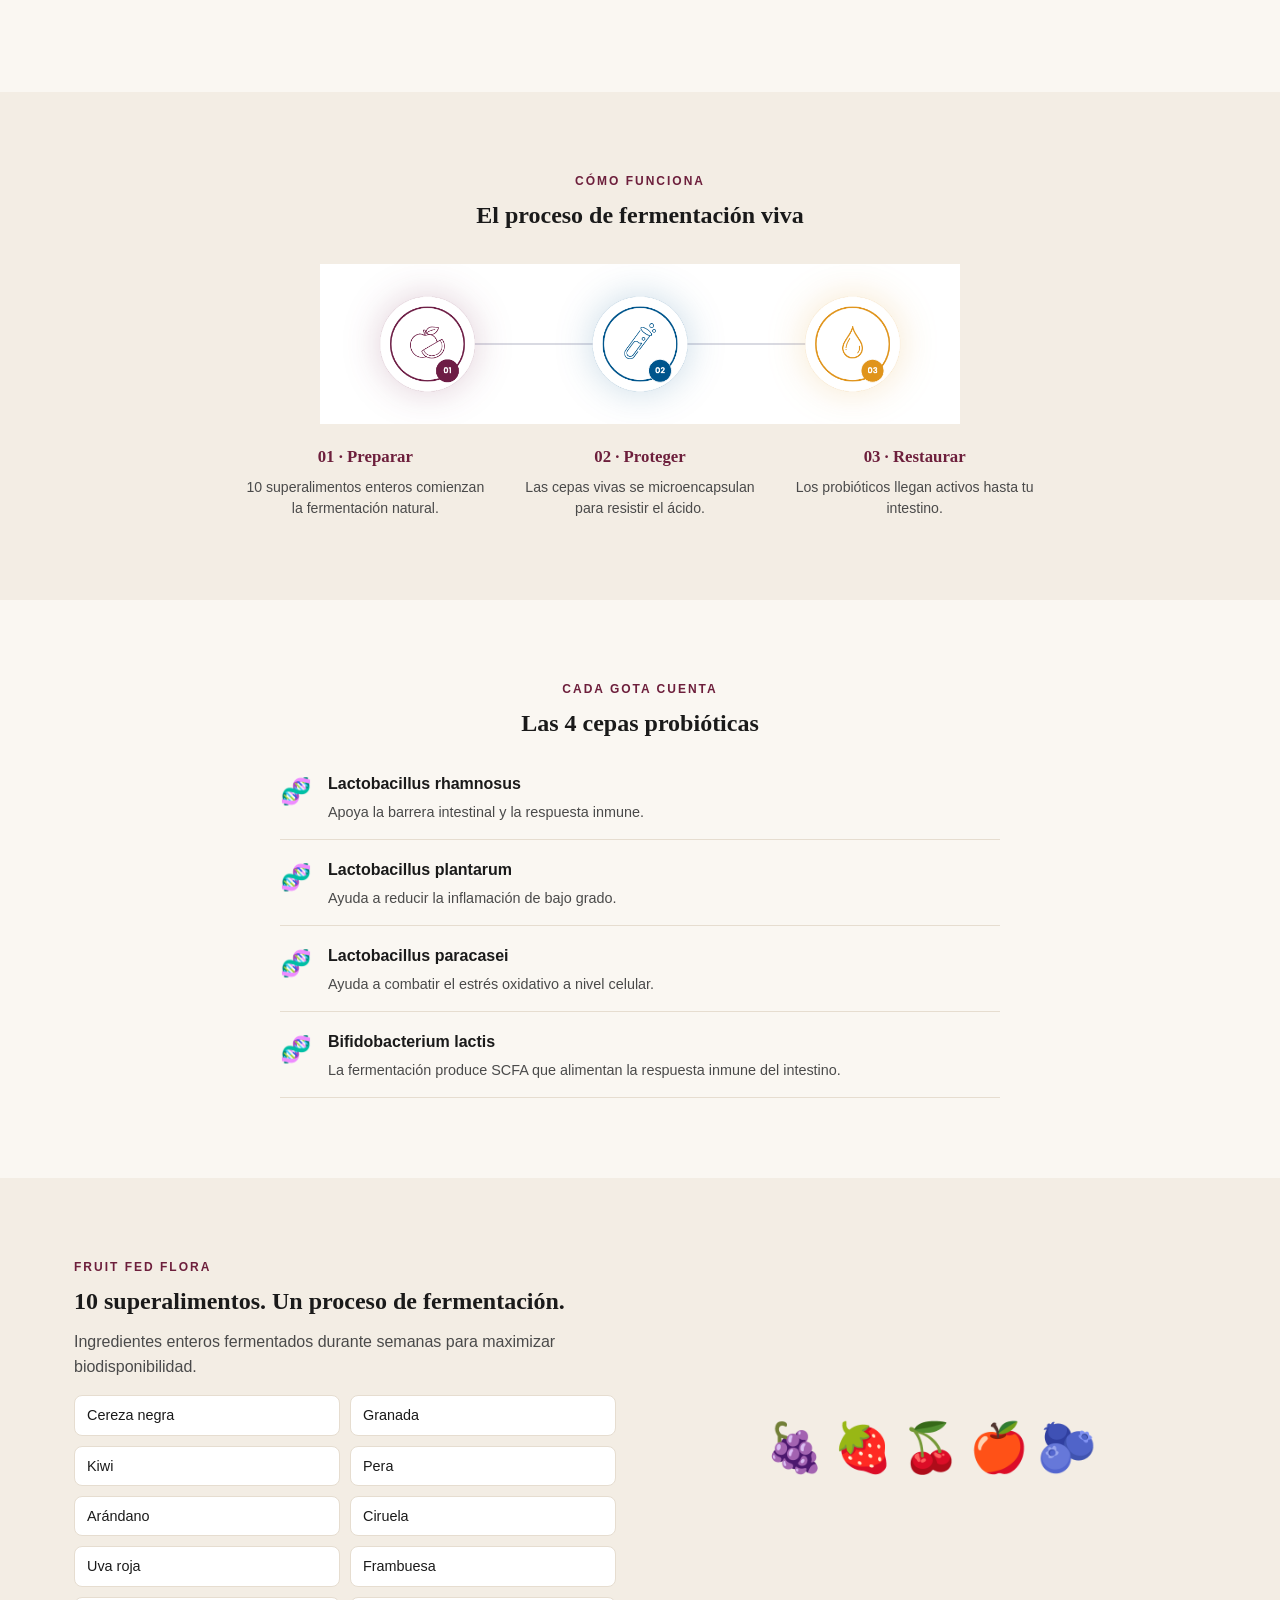
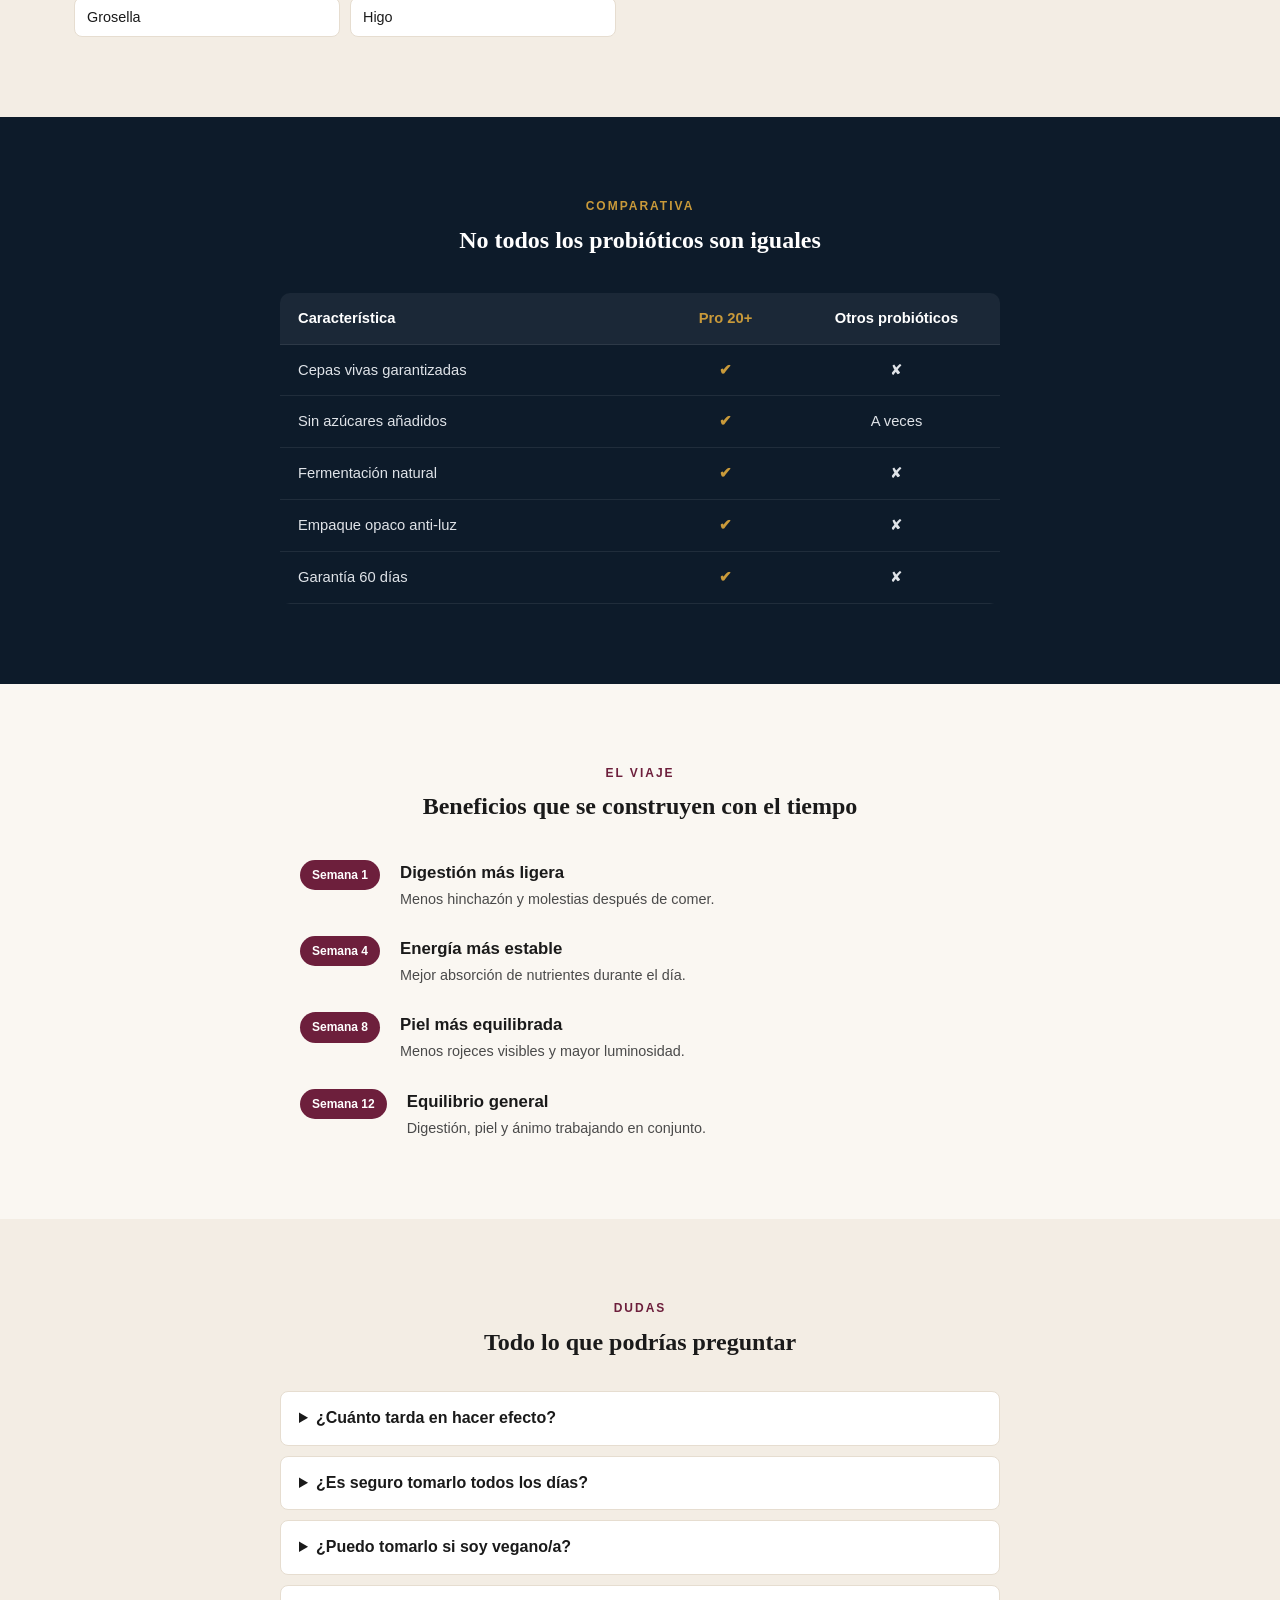
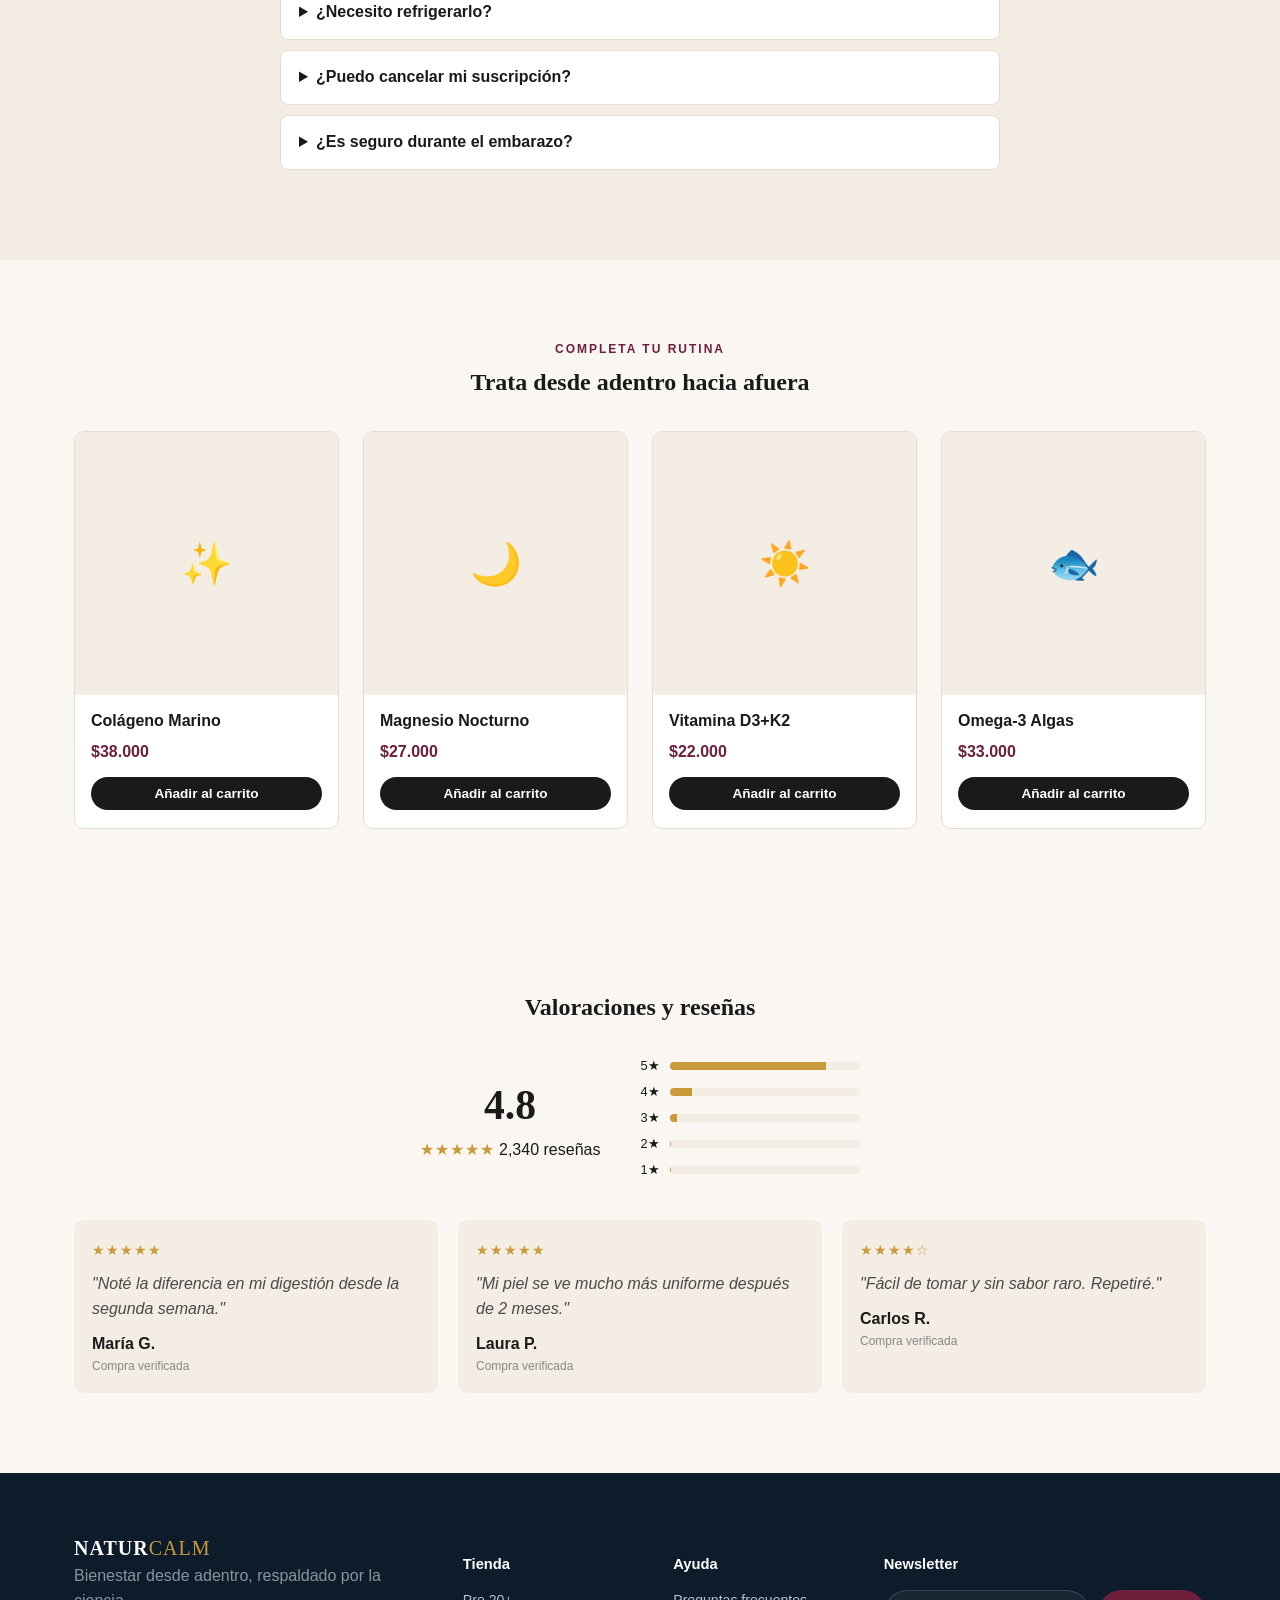
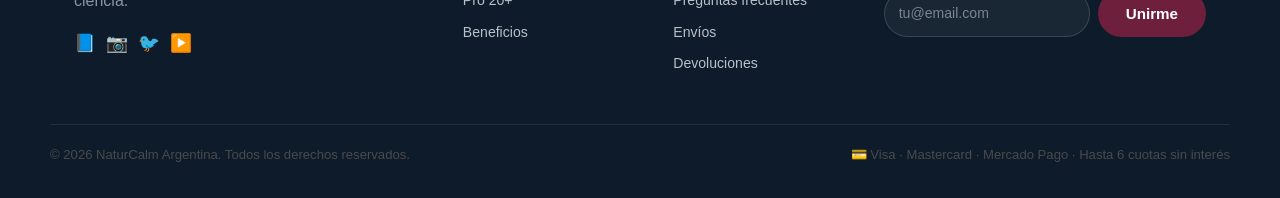
==== commit 2707eb99: "Wire in real product photography and illustrations Organize the uploaded assets into images/real/ an" ====
--- a/index.html
+++ b/index.html
@@ -114,23 +114,23 @@
     <h2 class="center">Más de 25 años de resultados</h2>
     <div class="results-grid">
       <div class="result-card">
-        <div class="result-photo">🌿</div>
+        <div class="result-photo"><img src="images/real/before-after-eczema-face.png" alt="Antes y después de eczema"></div>
         <p class="result-age">Eczema</p>
         <span class="stars small">★★★★★</span>
       </div>
       <div class="result-card">
-        <div class="result-photo">🌿</div>
+        <div class="result-photo"><img src="images/real/before-after-eczema-hand.png" alt="Antes y después de eczema en la mano"></div>
+        <p class="result-age">Eczema</p>
+        <span class="stars small">★★★★★</span>
+      </div>
+      <div class="result-card">
+        <div class="result-photo"><img src="images/real/before-after-psoriasis.png" alt="Antes y después de psoriasis"></div>
         <p class="result-age">Psoriasis</p>
         <span class="stars small">★★★★★</span>
       </div>
       <div class="result-card">
-        <div class="result-photo">🌿</div>
+        <div class="result-photo"><img src="images/real/before-after-rosacea.png" alt="Antes y después de rosácea"></div>
         <p class="result-age">Rosácea</p>
-        <span class="stars small">★★★★★</span>
-      </div>
-      <div class="result-card">
-        <div class="result-photo">🌿</div>
-        <p class="result-age">Piel sensible</p>
         <span class="stars small">★★★★★</span>
       </div>
     </div>
@@ -151,12 +151,7 @@
       </ul>
     </div>
     <div class="science-visual">
-      <div class="axis-graphic">
-        <div class="axis-ring ring-1"></div>
-        <div class="axis-ring ring-2"></div>
-        <div class="axis-ring ring-3"></div>
-        <span class="axis-label">EJE<br>INTESTINO–PIEL<br>CEREBRO</span>
-      </div>
+      <img class="axis-image" src="images/real/brain-skin-gut-axis.png" alt="El eje intestino-piel-cerebro">
     </div>
   </div>
 </section>
@@ -168,22 +163,22 @@
     <h2 class="center light">Por qué Pro 20+ es distinto</h2>
     <div class="difference-grid">
       <div class="difference-card">
-        <img class="difference-icon-img" src="images/icon-dropper.svg" alt="">
+        <img class="difference-icon-img" src="images/real/icon-dropper-real.png" alt="">
         <h3>Rutina simple</h3>
         <p>1 vez al día, en la lengua. Esa es toda la rutina.</p>
       </div>
       <div class="difference-card">
-        <img class="difference-icon-img" src="images/icon-microscope.svg" alt="">
+        <img class="difference-icon-img" src="images/real/icon-microscope-real.png" alt="">
         <h3>4 cepas clínicamente estudiadas</h3>
         <p>L. rhamnosus, L. plantarum, L. paracasei y B. lactis.</p>
       </div>
       <div class="difference-card">
-        <img class="difference-icon-img" src="images/icon-molecule.svg" alt="">
+        <img class="difference-icon-img" src="images/real/icon-molecule-real.png" alt="">
         <h3>3 metabolitos comprobados</h3>
         <p>Ácidos grasos de cadena corta y ácidos polifenólicos.</p>
       </div>
       <div class="difference-card">
-        <img class="difference-icon-img" src="images/icon-pomegranate.svg" alt="">
+        <img class="difference-icon-img" src="images/real/icon-pomegranate-real.png" alt="">
         <h3>10 superalimentos fermentados</h3>
         <p>Cereza negra, granada, kiwi y pera, entre otros.</p>
       </div>
@@ -205,7 +200,7 @@
       </div>
       <div class="how-to-card">
         <span class="step-badge">2</span>
-        <div class="how-to-image">🥤</div>
+        <div class="how-to-image how-to-photo"><img src="images/real/step2-dropper-mouth.png" alt="Aplicando la gota en la lengua"></div>
         <h3>Mezcla y disfruta</h3>
         <p>Toma directo o mézclalo con agua, batido o infusión.</p>
       </div>
@@ -219,19 +214,18 @@
   <div class="container">
     <p class="section-kicker center">Cómo funciona</p>
     <h2 class="center">El proceso de fermentación viva</h2>
+    <img class="process-icons-row" src="images/real/process-icons-row.png" alt="Proceso: fruta, fermentación y gota">
     <div class="process-grid">
-      <div class="process-circle c1">
-        <h3>Preparar</h3>
+      <div class="process-text">
+        <h3>01 · Preparar</h3>
         <p>10 superalimentos enteros comienzan la fermentación natural.</p>
       </div>
-      <div class="process-arrow">→</div>
-      <div class="process-circle c2">
-        <h3>Proteger</h3>
+      <div class="process-text">
+        <h3>02 · Proteger</h3>
         <p>Las cepas vivas se microencapsulan para resistir el ácido.</p>
       </div>
-      <div class="process-arrow">→</div>
-      <div class="process-circle c3">
-        <h3>Restaurar</h3>
+      <div class="process-text">
+        <h3>03 · Restaurar</h3>
         <p>Los probióticos llegan activos hasta tu intestino.</p>
       </div>
     </div>
--- a/styles.css
+++ b/styles.css
@@ -284,7 +284,9 @@
   justify-content: center;
   font-size: 2.6rem;
   margin-bottom: 10px;
-}
+  overflow: hidden;
+}
+.result-photo img { width: 100%; height: 100%; object-fit: cover; }
 .result-age { font-weight: 600; margin-bottom: 4px; }
 
 /* SCIENCE */
@@ -296,32 +298,7 @@
 .science-list span { font-size: 0.92rem; color: #555; }
 
 .science-visual { display: flex; justify-content: center; }
-.axis-graphic {
-  position: relative;
-  width: 260px;
-  height: 260px;
-  display: flex;
-  align-items: center;
-  justify-content: center;
-}
-.axis-ring {
-  position: absolute;
-  border-radius: 50%;
-  border: 2px solid var(--accent);
-  opacity: 0.35;
-}
-.ring-1 { width: 100%; height: 100%; }
-.ring-2 { width: 68%; height: 68%; opacity: 0.55; }
-.ring-3 { width: 38%; height: 38%; opacity: 0.85; background: var(--accent); }
-.axis-label {
-  position: relative;
-  z-index: 2;
-  text-align: center;
-  font-weight: 700;
-  font-size: 0.75rem;
-  letter-spacing: 1px;
-  color: var(--accent-dark);
-}
+.axis-image { max-width: 100%; width: 340px; height: auto; }
 
 /* DIFFERENCE BAND */
 .difference-band { background: var(--accent); color: #fff; padding: 80px 0; }
@@ -333,7 +310,7 @@
   text-align: center;
 }
 .difference-icon { font-size: 2rem; display: block; margin-bottom: 10px; }
-.difference-icon-img { width: 56px; height: 56px; margin-bottom: 12px; }
+.difference-icon-img { width: 64px; height: 64px; margin: 0 auto 12px; display: block; border-radius: 14px; }
 .difference-card h3 { color: #fff; font-size: 1.05rem; font-family: -apple-system, sans-serif; }
 .difference-card p { color: #e8d9df; font-size: 0.9rem; }
 
@@ -368,36 +345,29 @@
   font-weight: 700;
 }
 .how-to-image { font-size: 3rem; margin-bottom: 10px; }
+.how-to-photo {
+  aspect-ratio: 4/3;
+  border-radius: var(--radius);
+  overflow: hidden;
+}
+.how-to-photo img { width: 100%; height: 100%; object-fit: cover; }
 .how-to-caption { text-align: center; font-style: italic; color: var(--accent-dark); margin-top: 20px; }
 
 /* PROCESS */
 .process { padding: 80px 0; background: var(--paper-2); }
+.process-icons-row { display: block; max-width: 100%; width: 640px; margin: 30px auto 0; height: auto; }
 .process-grid {
-  display: flex;
-  align-items: center;
-  justify-content: center;
-  gap: 20px;
-  margin-top: 30px;
-  flex-wrap: wrap;
-}
-.process-circle {
-  width: 200px;
-  height: 200px;
-  border-radius: 50%;
-  display: flex;
-  flex-direction: column;
-  align-items: center;
-  justify-content: center;
-  text-align: center;
-  padding: 20px;
-  color: #fff;
-}
-.process-circle h3 { color: #fff; font-size: 1.1rem; }
-.process-circle p { color: rgba(255,255,255,0.85); font-size: 0.8rem; margin: 0; }
-.c1 { background: #8a2d52; }
-.c2 { background: var(--accent); }
-.c3 { background: var(--accent-dark); }
-.process-arrow { font-size: 1.6rem; color: var(--accent); }
+  display: grid;
+  grid-template-columns: repeat(auto-fit, minmax(180px, 1fr));
+  gap: 24px;
+  margin-top: 20px;
+  max-width: 800px;
+  margin-left: auto;
+  margin-right: auto;
+}
+.process-text { text-align: center; }
+.process-text h3 { font-size: 1.05rem; color: var(--accent); }
+.process-text p { font-size: 0.88rem; margin: 0; }
 
 /* STRAINS */
 .strains { padding: 80px 0; }
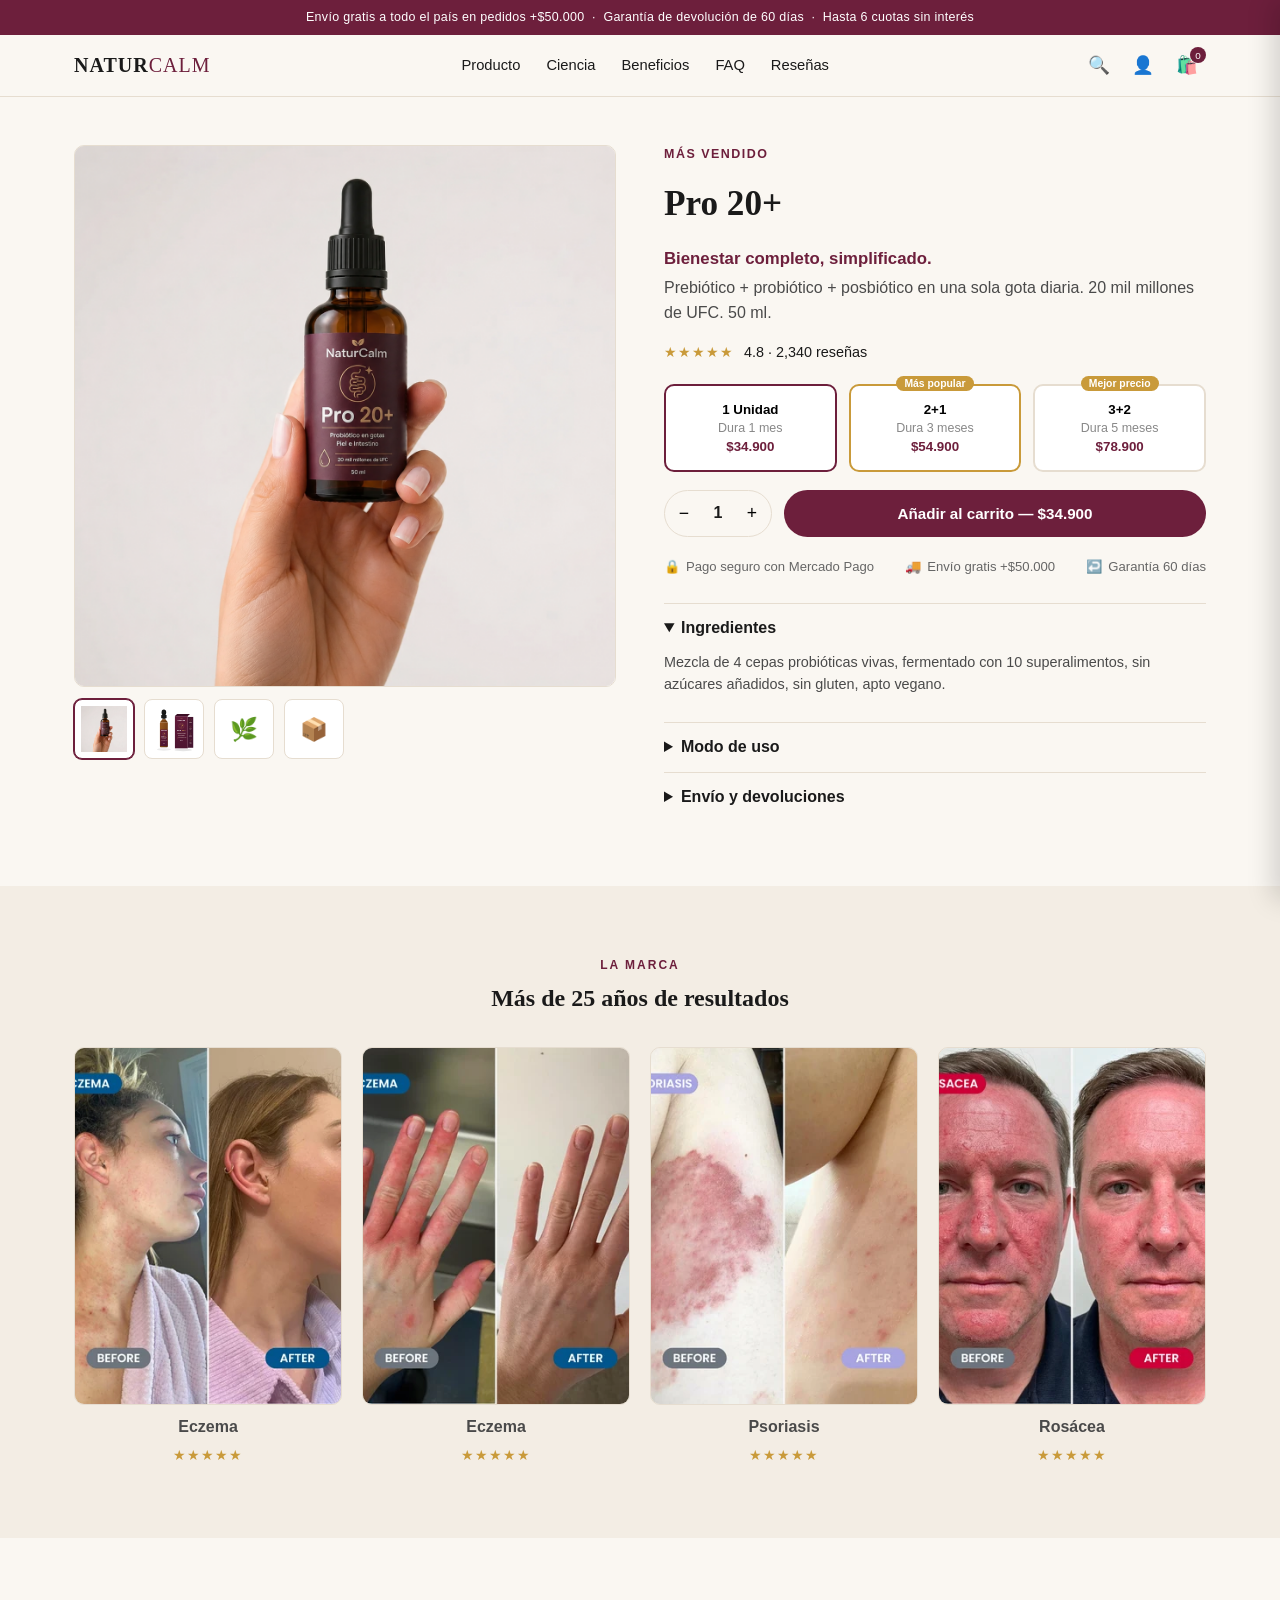
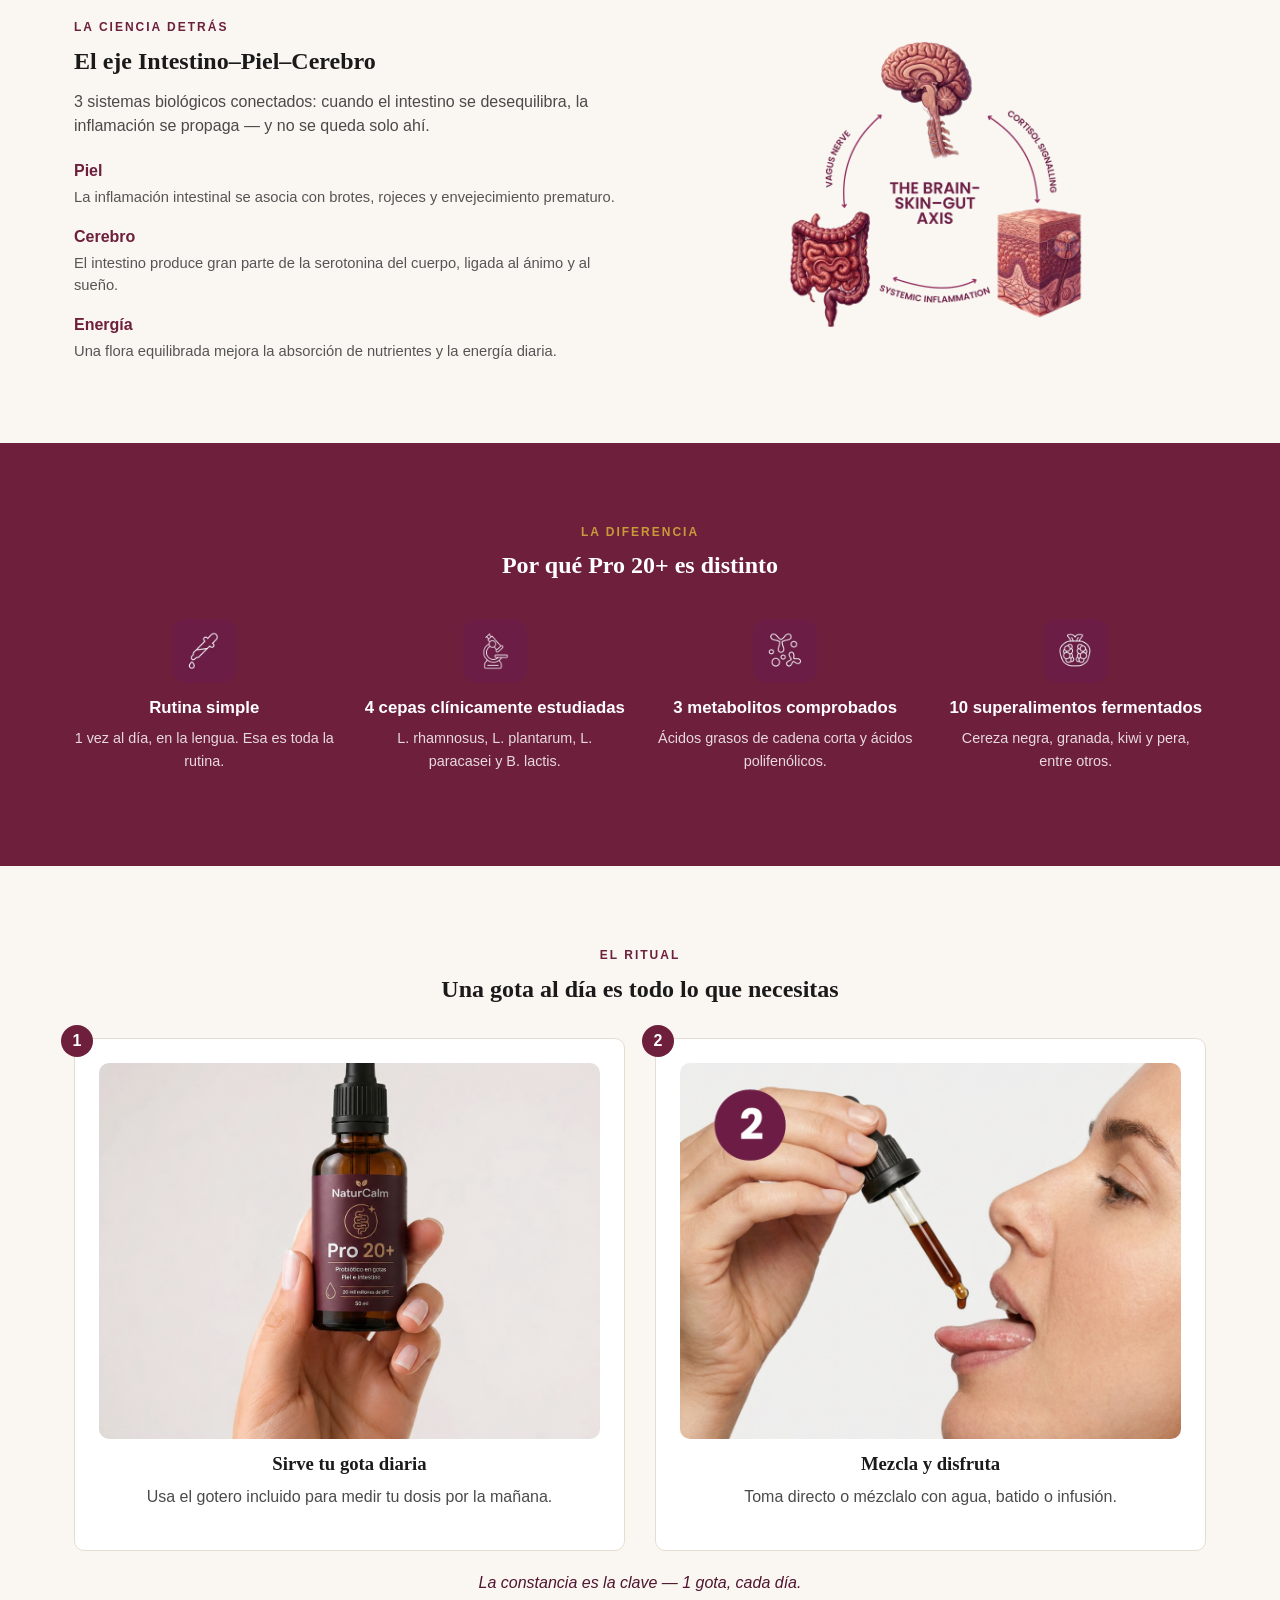
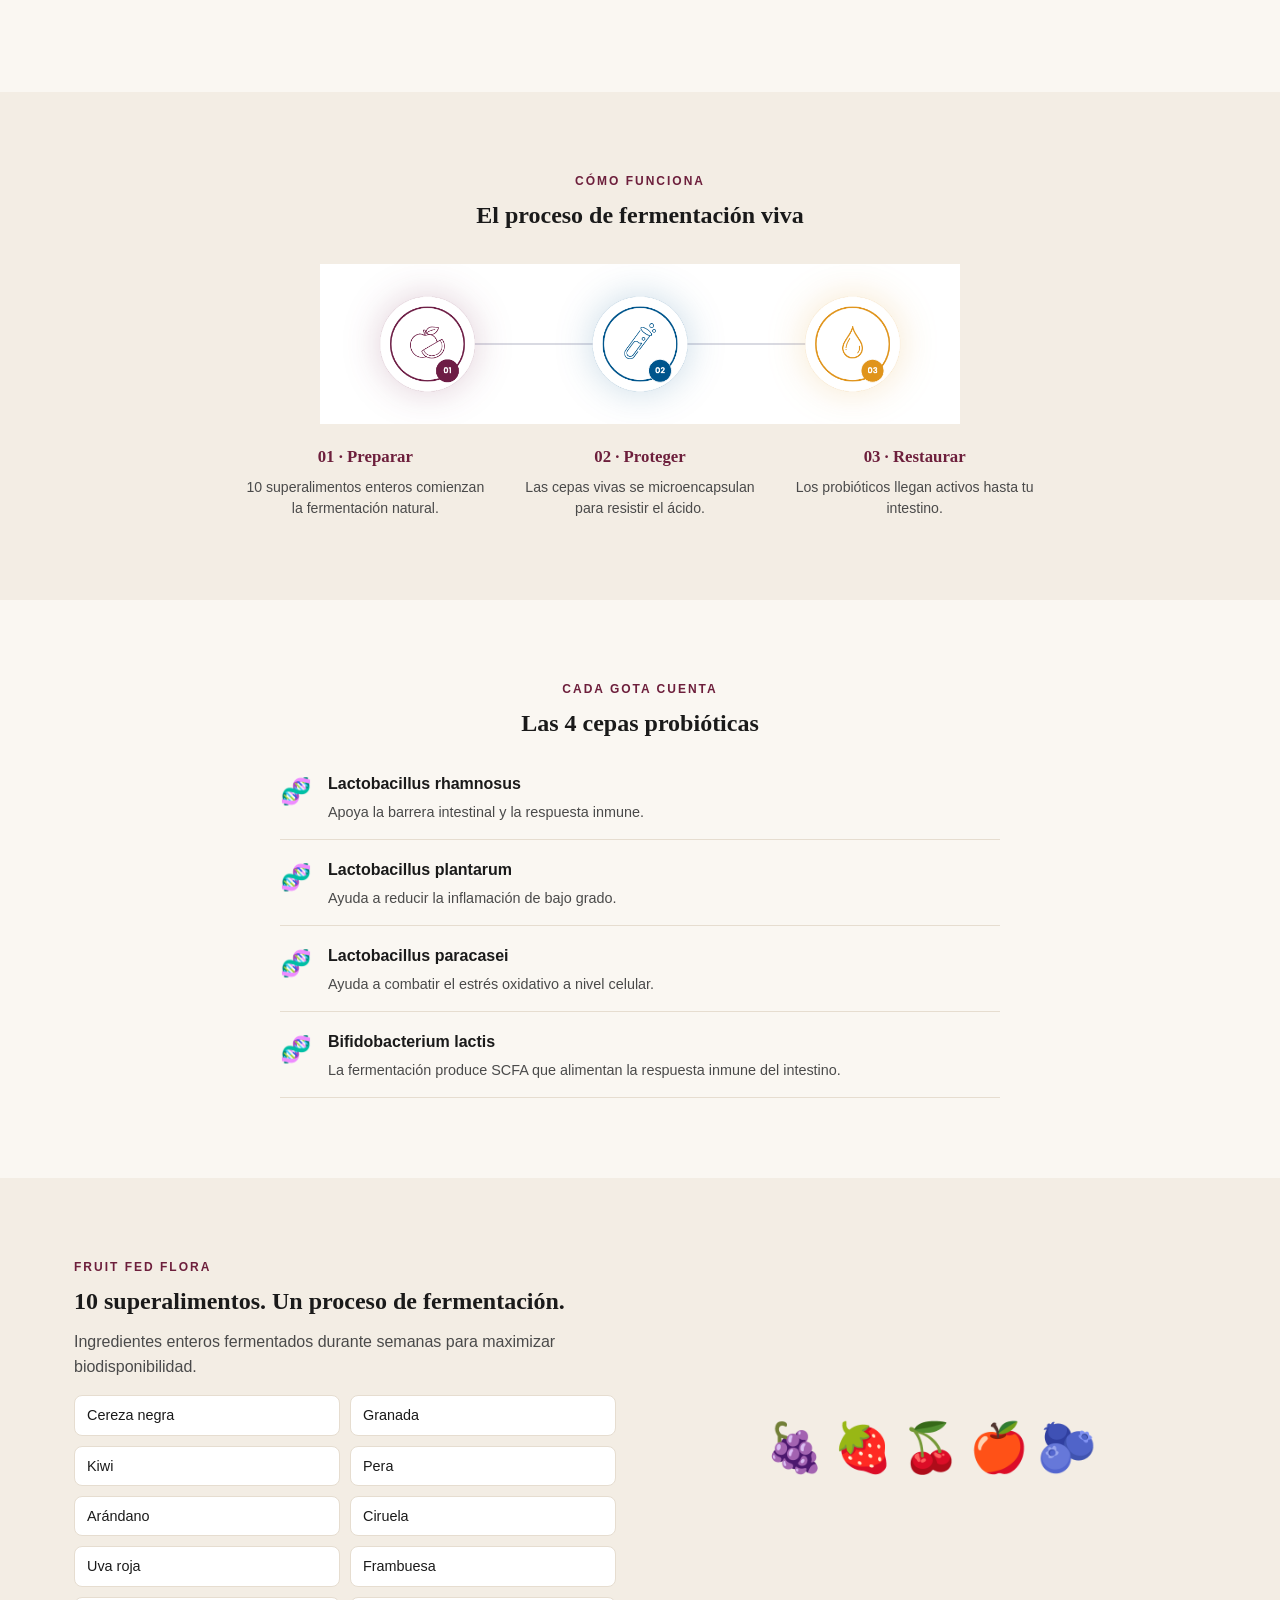
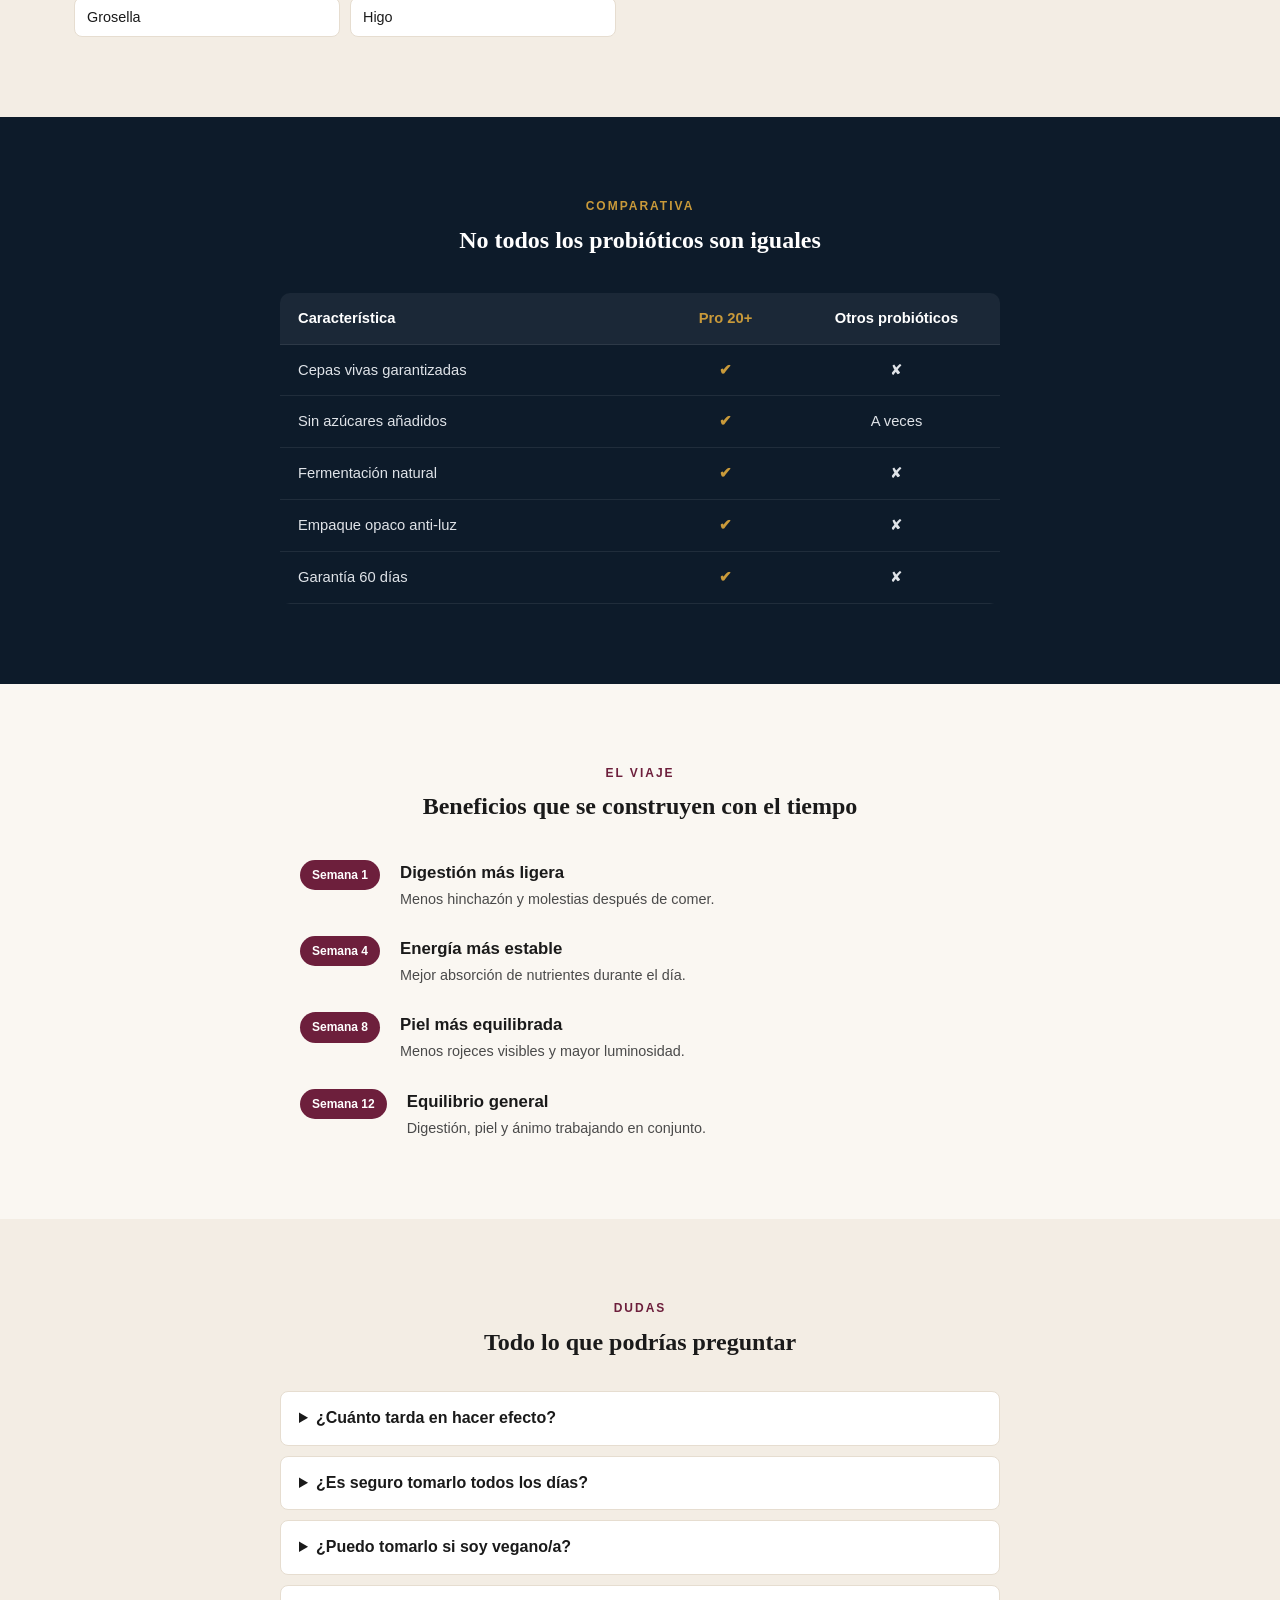
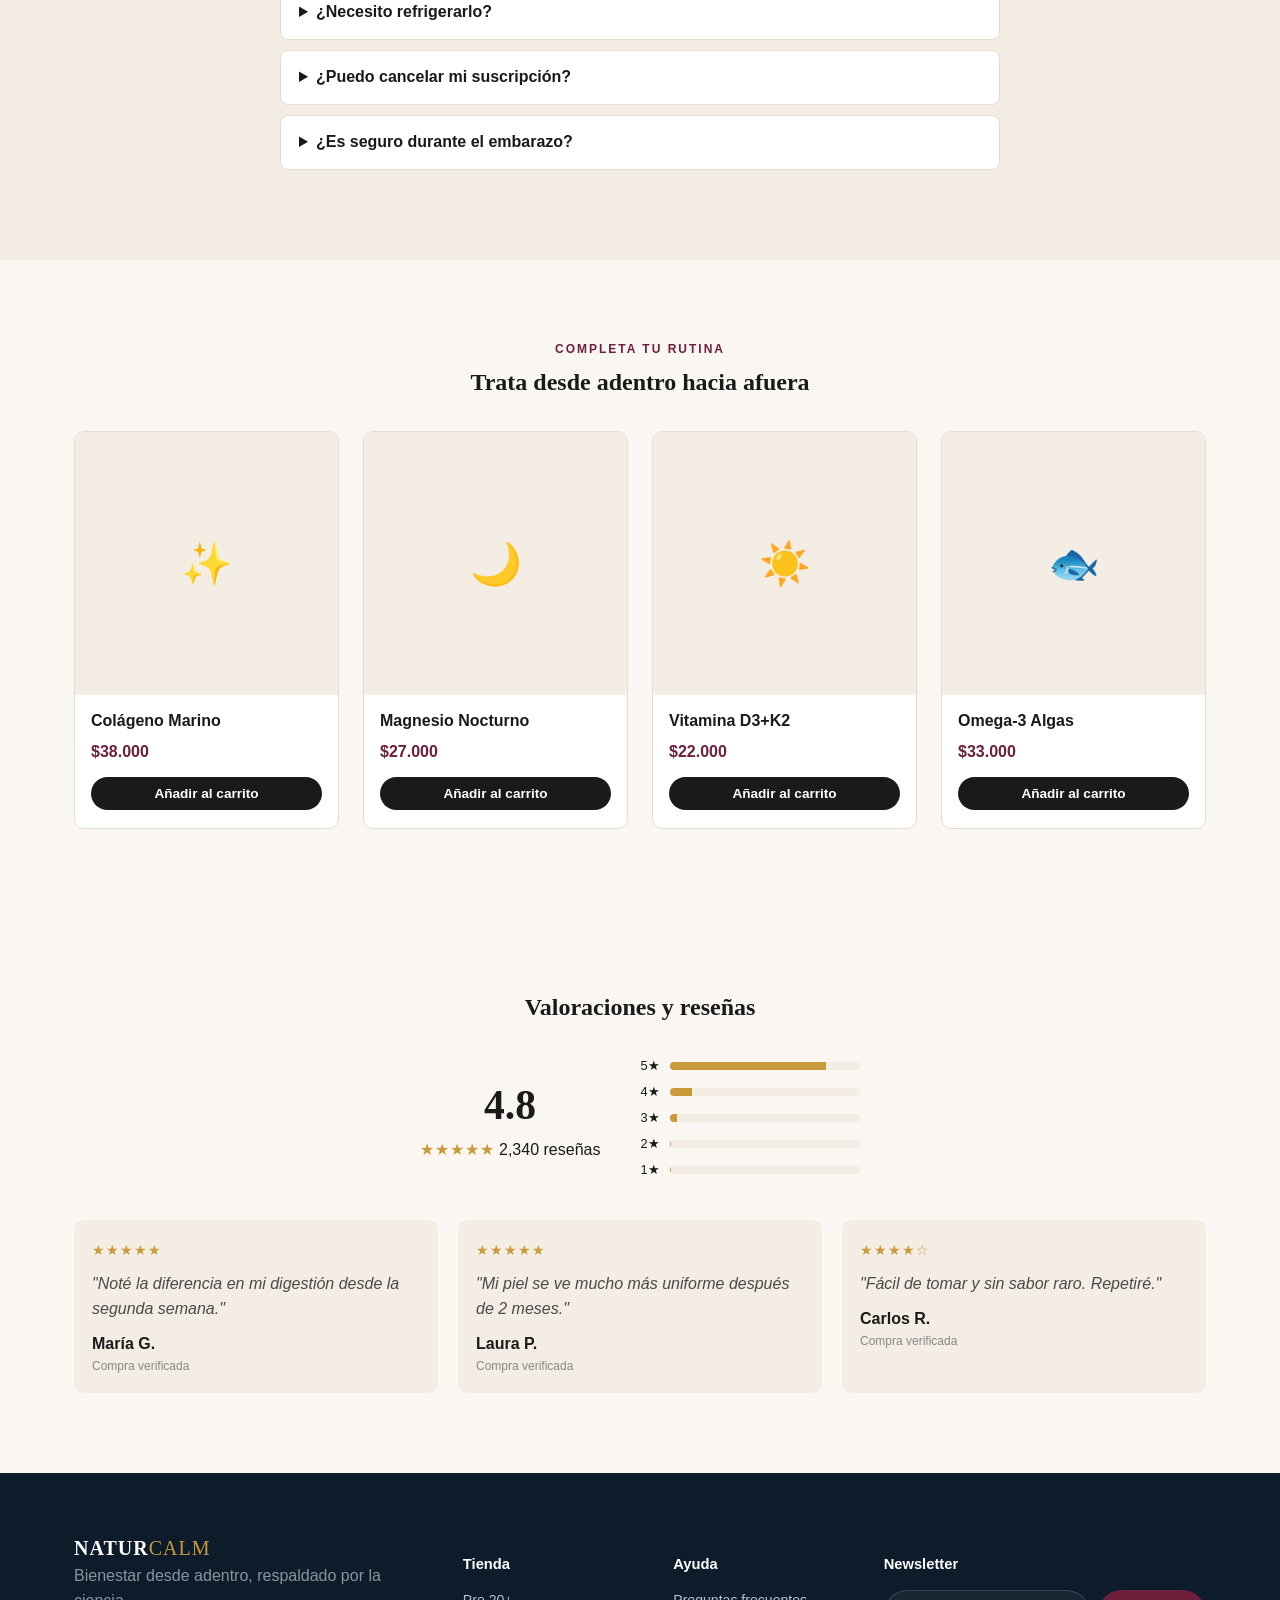
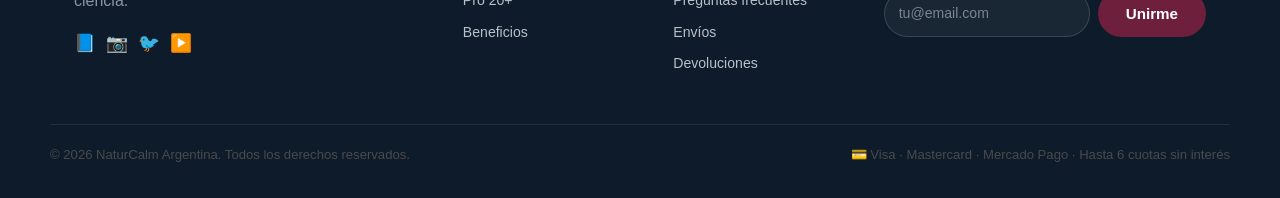
==== commit 53d8395e: "Use real bottle-in-hand photo as hero product image Replace the illustrated hero image with the real" ====
--- a/index.html
+++ b/index.html
@@ -34,10 +34,10 @@
 <section class="product-hero" id="producto">
   <div class="container product-hero-grid">
     <div class="gallery">
-      <div class="gallery-main" id="galleryMain"><img src="images/product-hero.svg" alt="Frasco y caja de NaturCalm Pro 20+"></div>
+      <div class="gallery-main" id="galleryMain"><img src="images/real/hero-bottle-hand.png" alt="Frasco de NaturCalm Pro 20+ en mano"></div>
       <div class="gallery-thumbs" id="galleryThumbs">
-        <button class="thumb active" data-type="img" data-img="images/product-hero.svg"><img src="images/product-hero.svg" alt="Frasco y caja"></button>
-        <button class="thumb" data-type="emoji" data-img="💧">💧</button>
+        <button class="thumb active" data-type="img" data-img="images/real/hero-bottle-hand.png"><img src="images/real/hero-bottle-hand.png" alt="Frasco en mano"></button>
+        <button class="thumb" data-type="img" data-img="images/product-hero.svg"><img src="images/product-hero.svg" alt="Frasco y caja"></button>
         <button class="thumb" data-type="emoji" data-img="🌿">🌿</button>
         <button class="thumb" data-type="emoji" data-img="📦">📦</button>
       </div>
@@ -194,7 +194,7 @@
     <div class="how-to-grid">
       <div class="how-to-card">
         <span class="step-badge">1</span>
-        <div class="how-to-image">💧</div>
+        <div class="how-to-image how-to-photo"><img src="images/real/hero-bottle-hand.png" alt="Frasco de NaturCalm Pro 20+ en mano"></div>
         <h3>Sirve tu gota diaria</h3>
         <p>Usa el gotero incluido para medir tu dosis por la mañana.</p>
       </div>
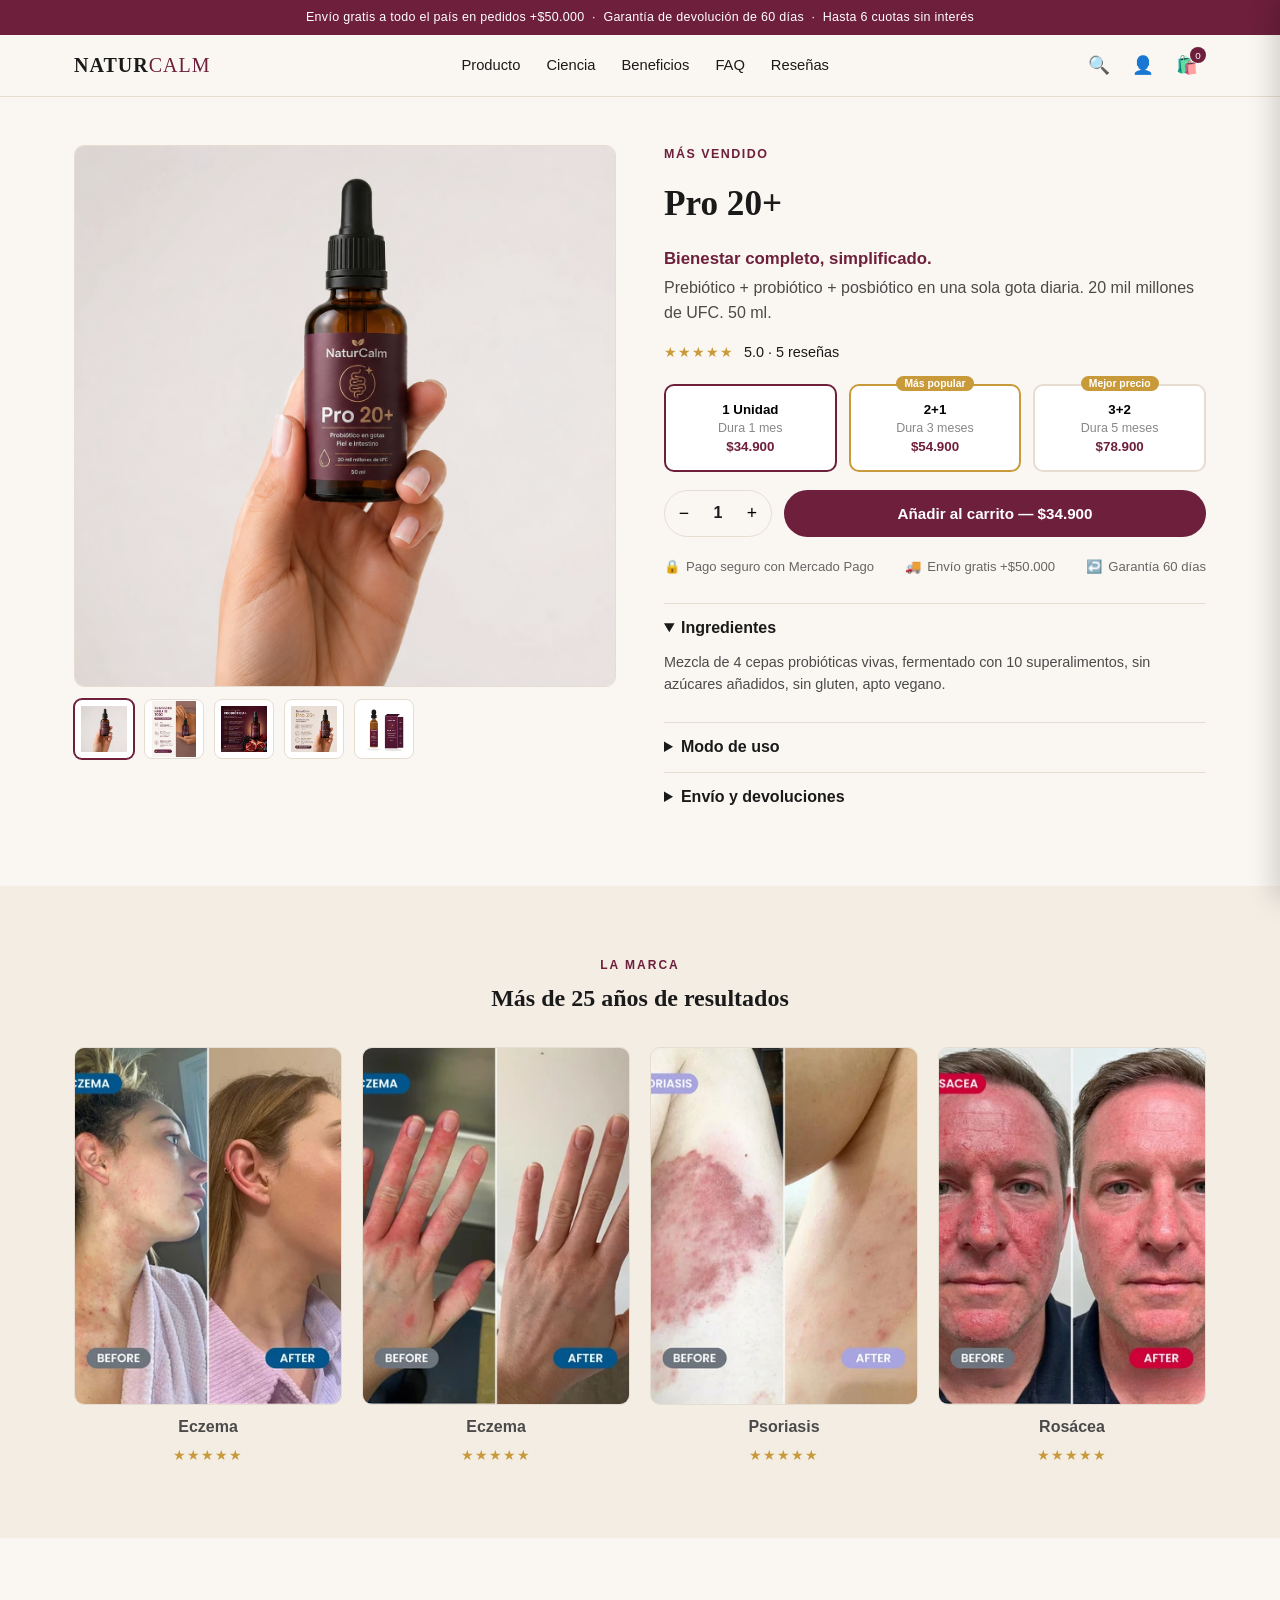
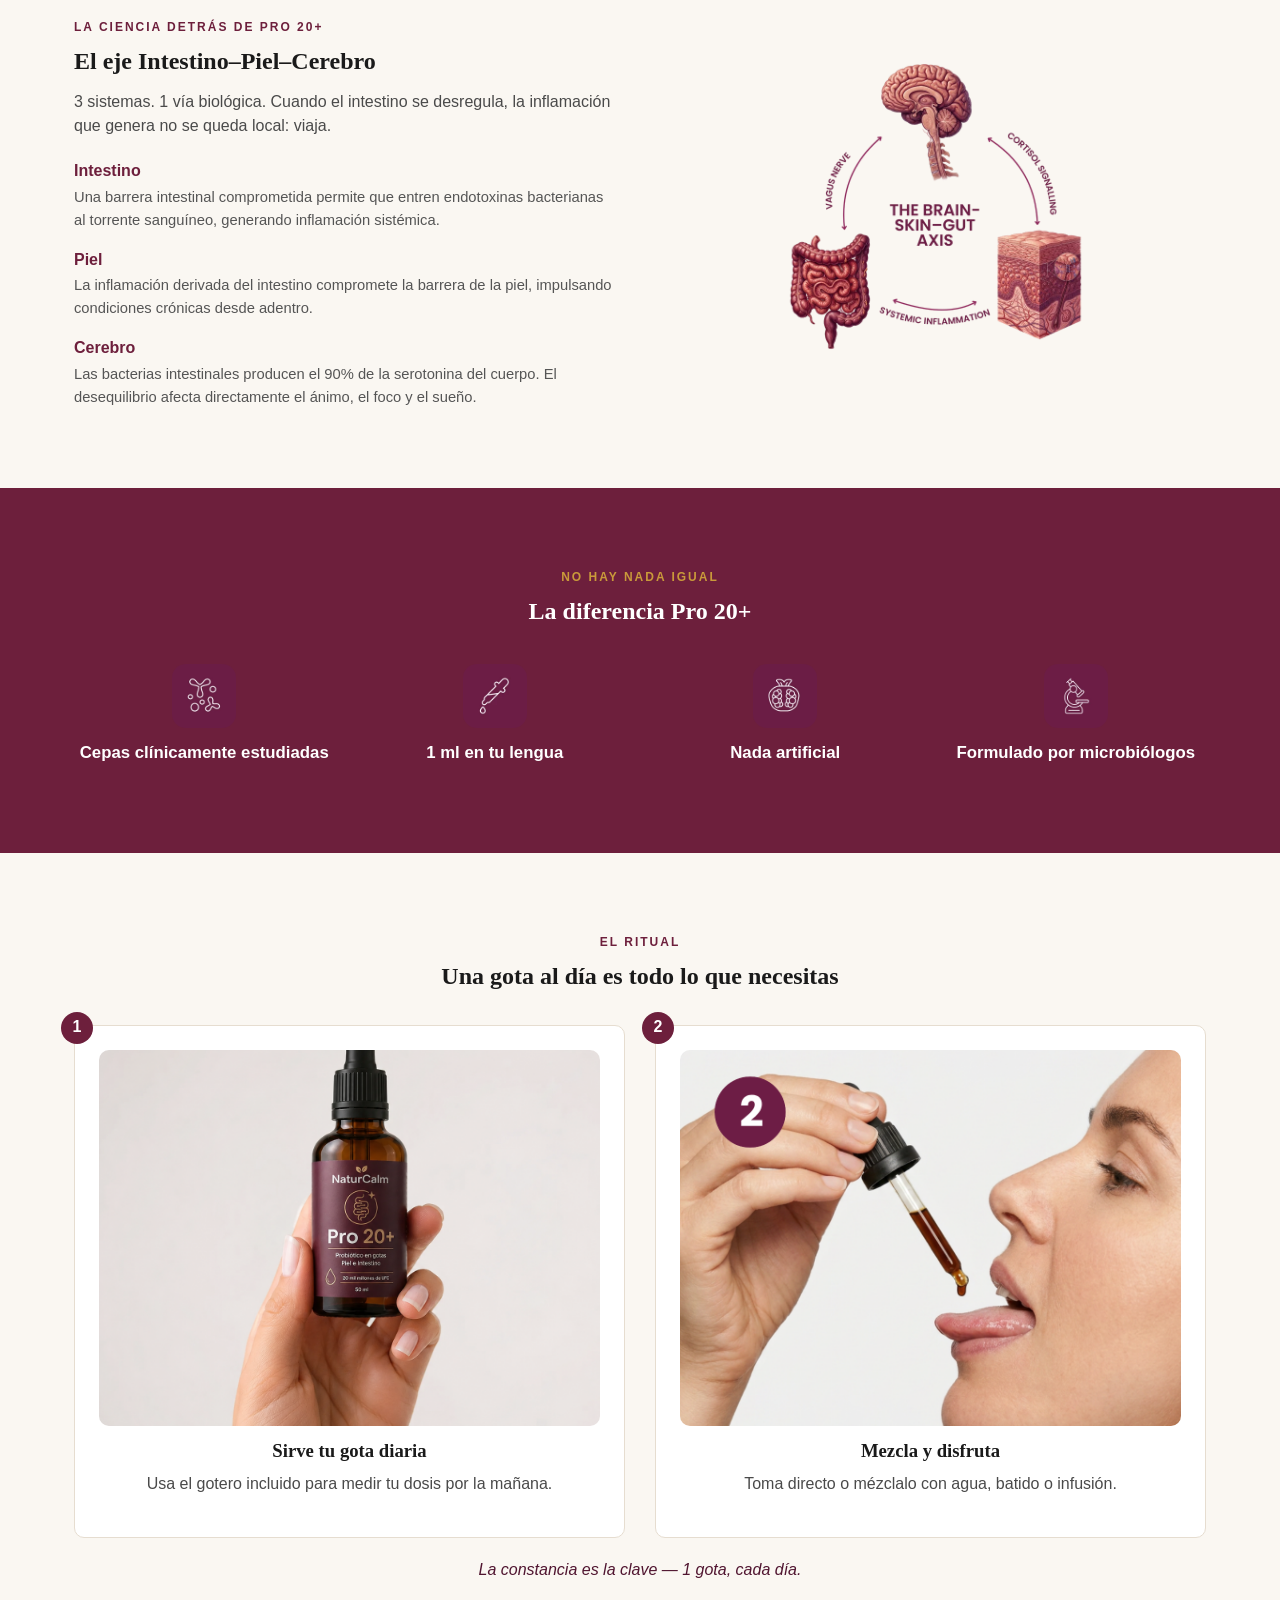
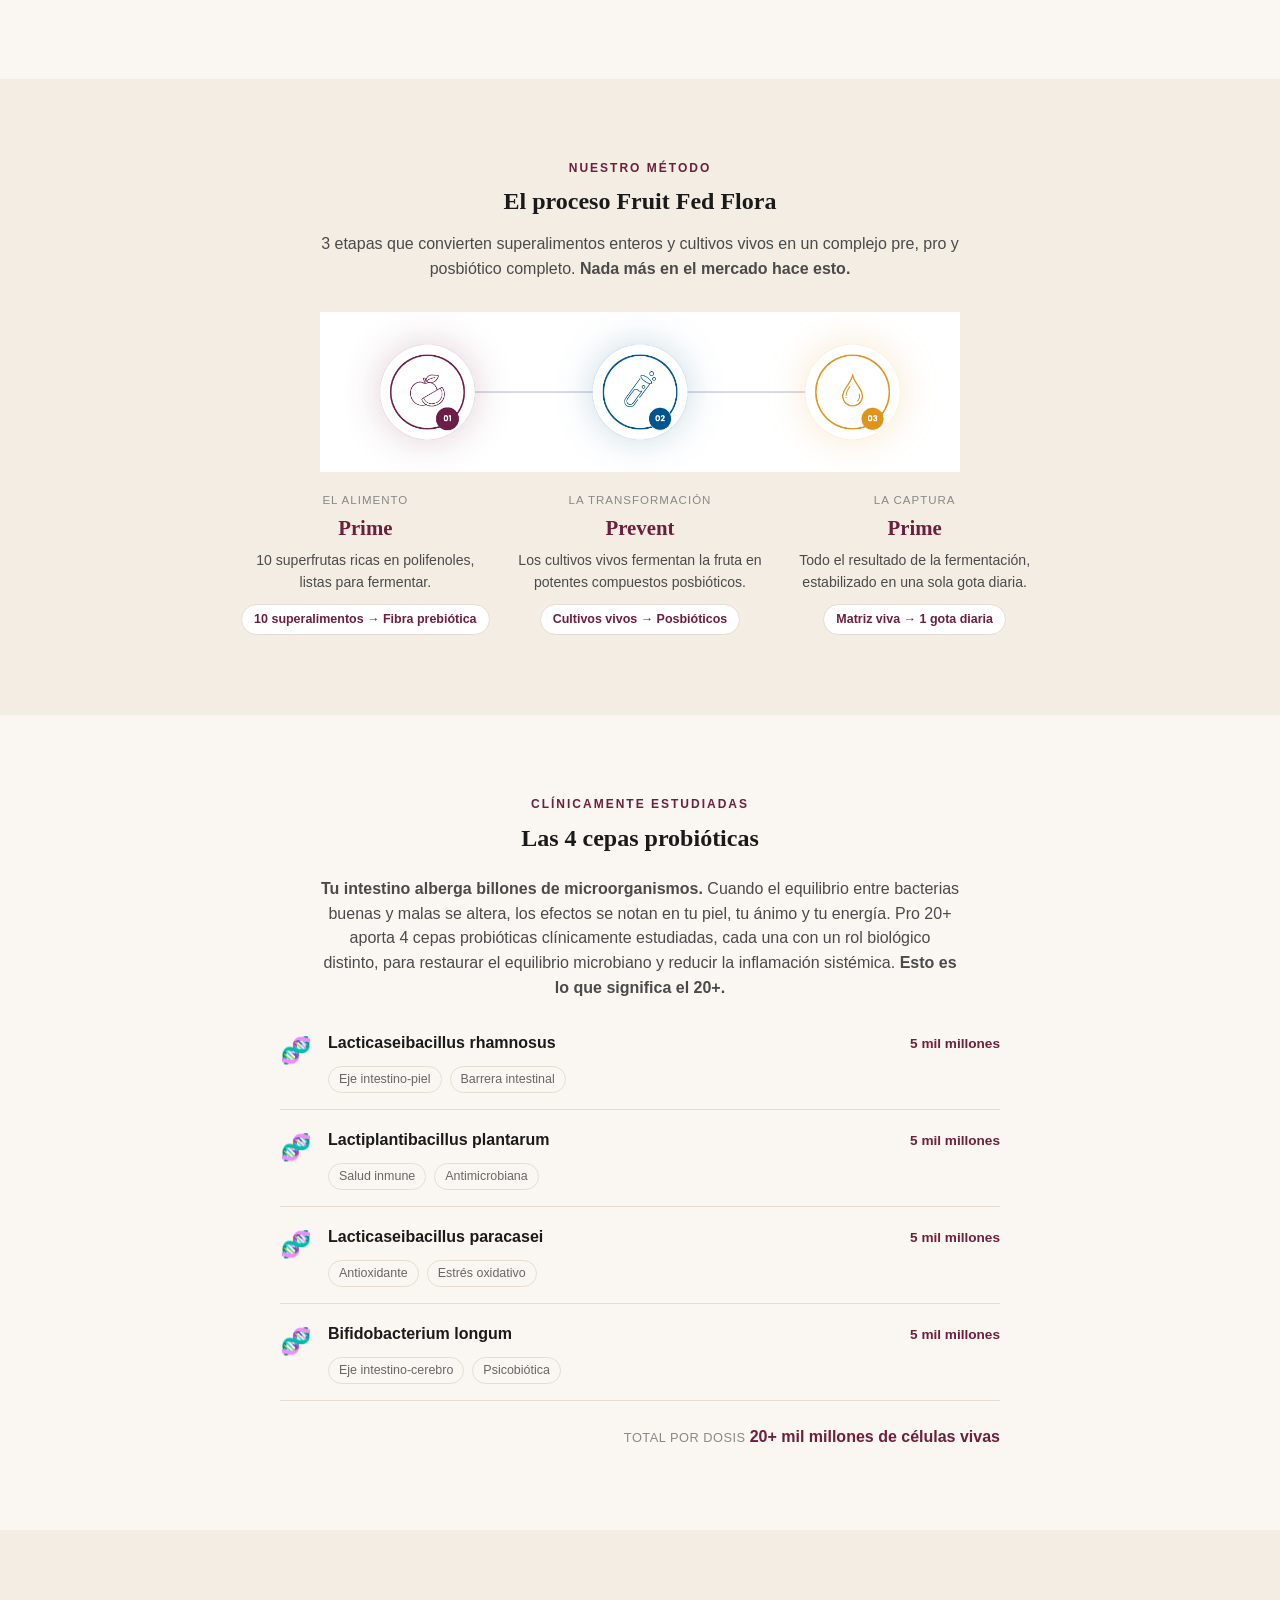
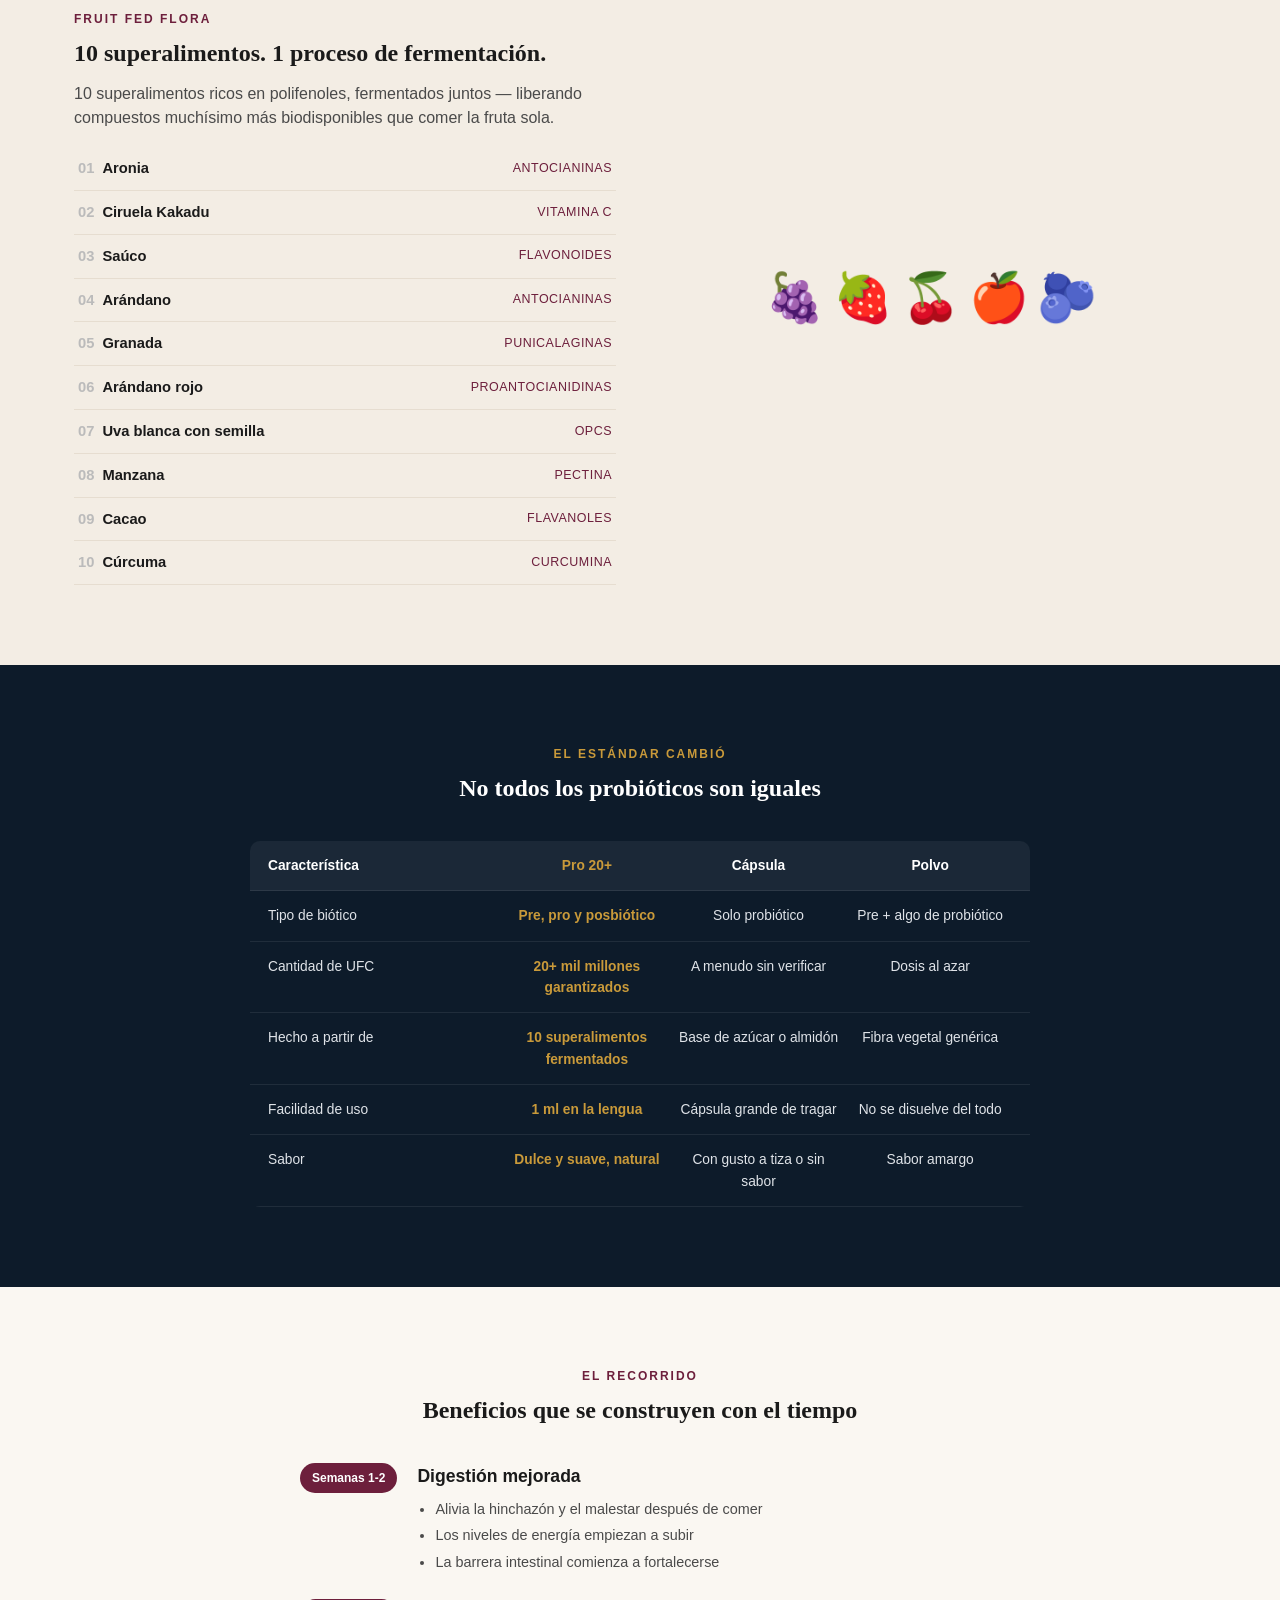
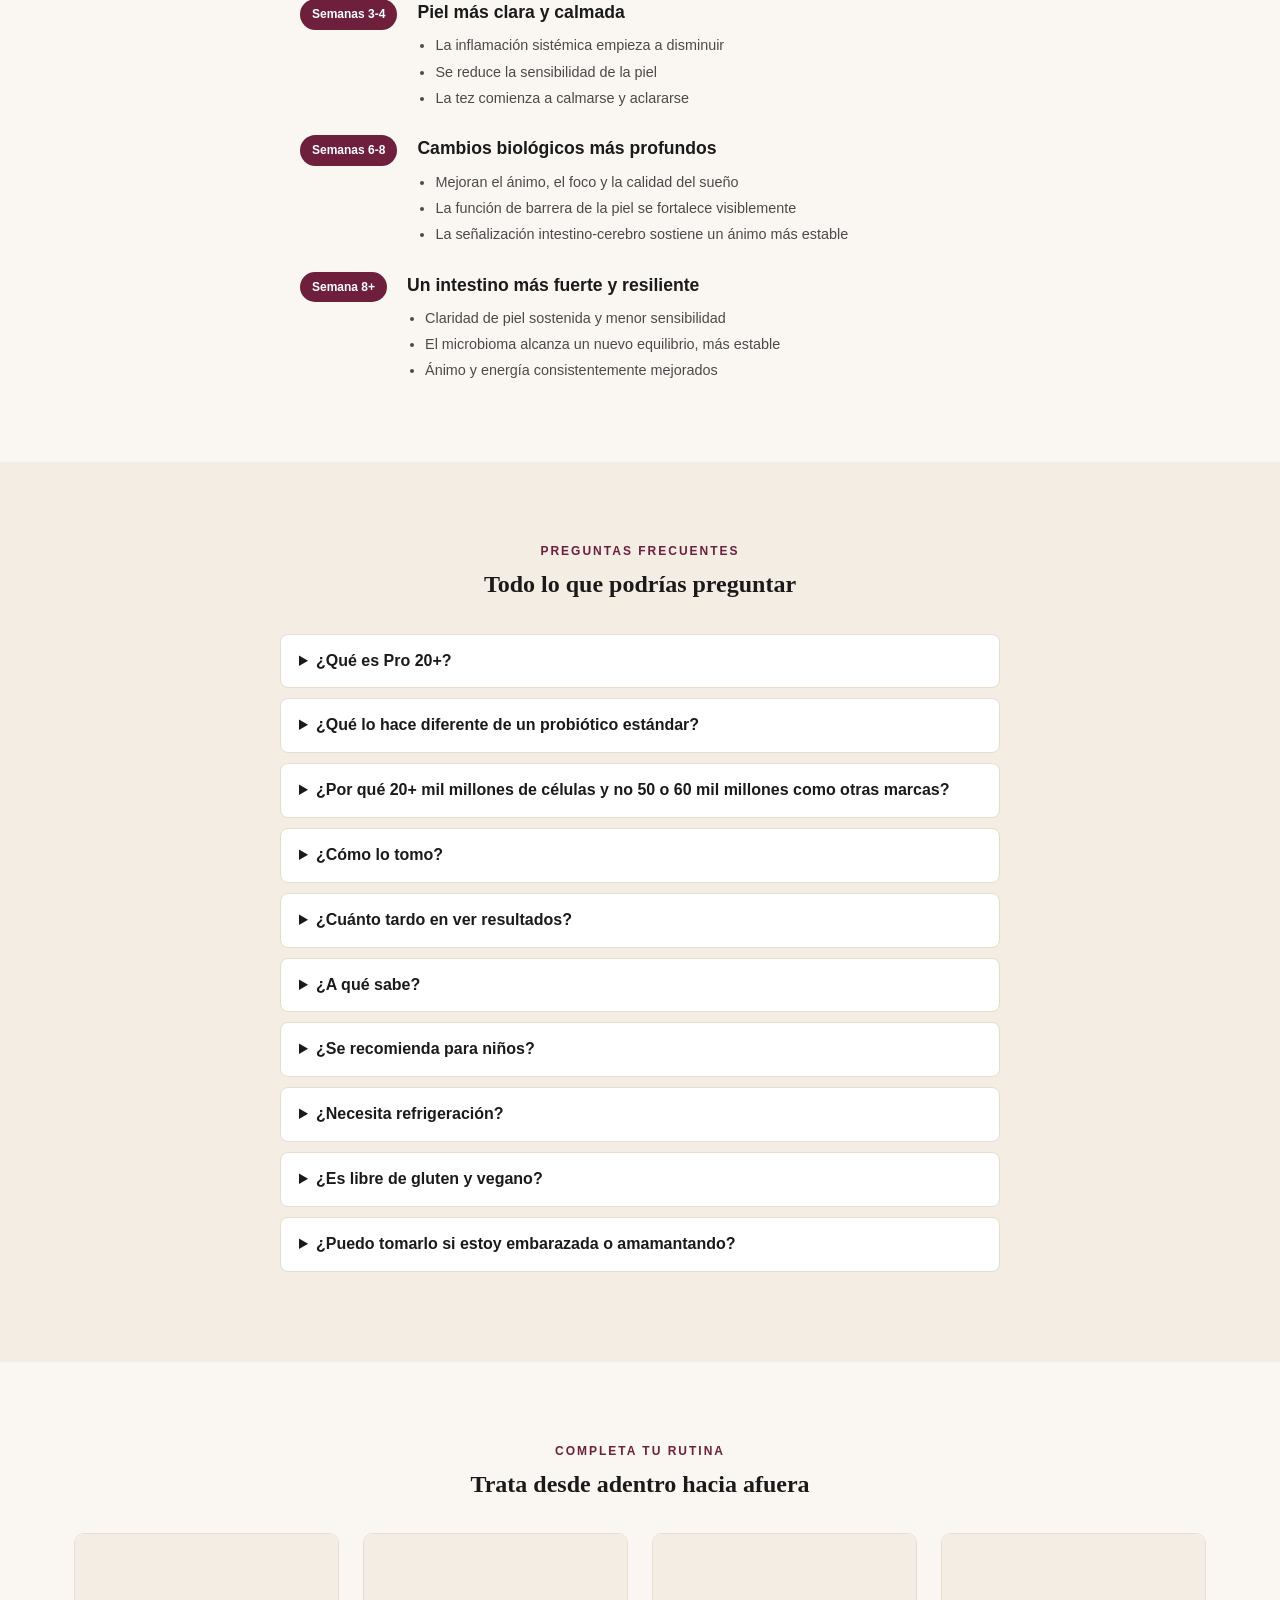
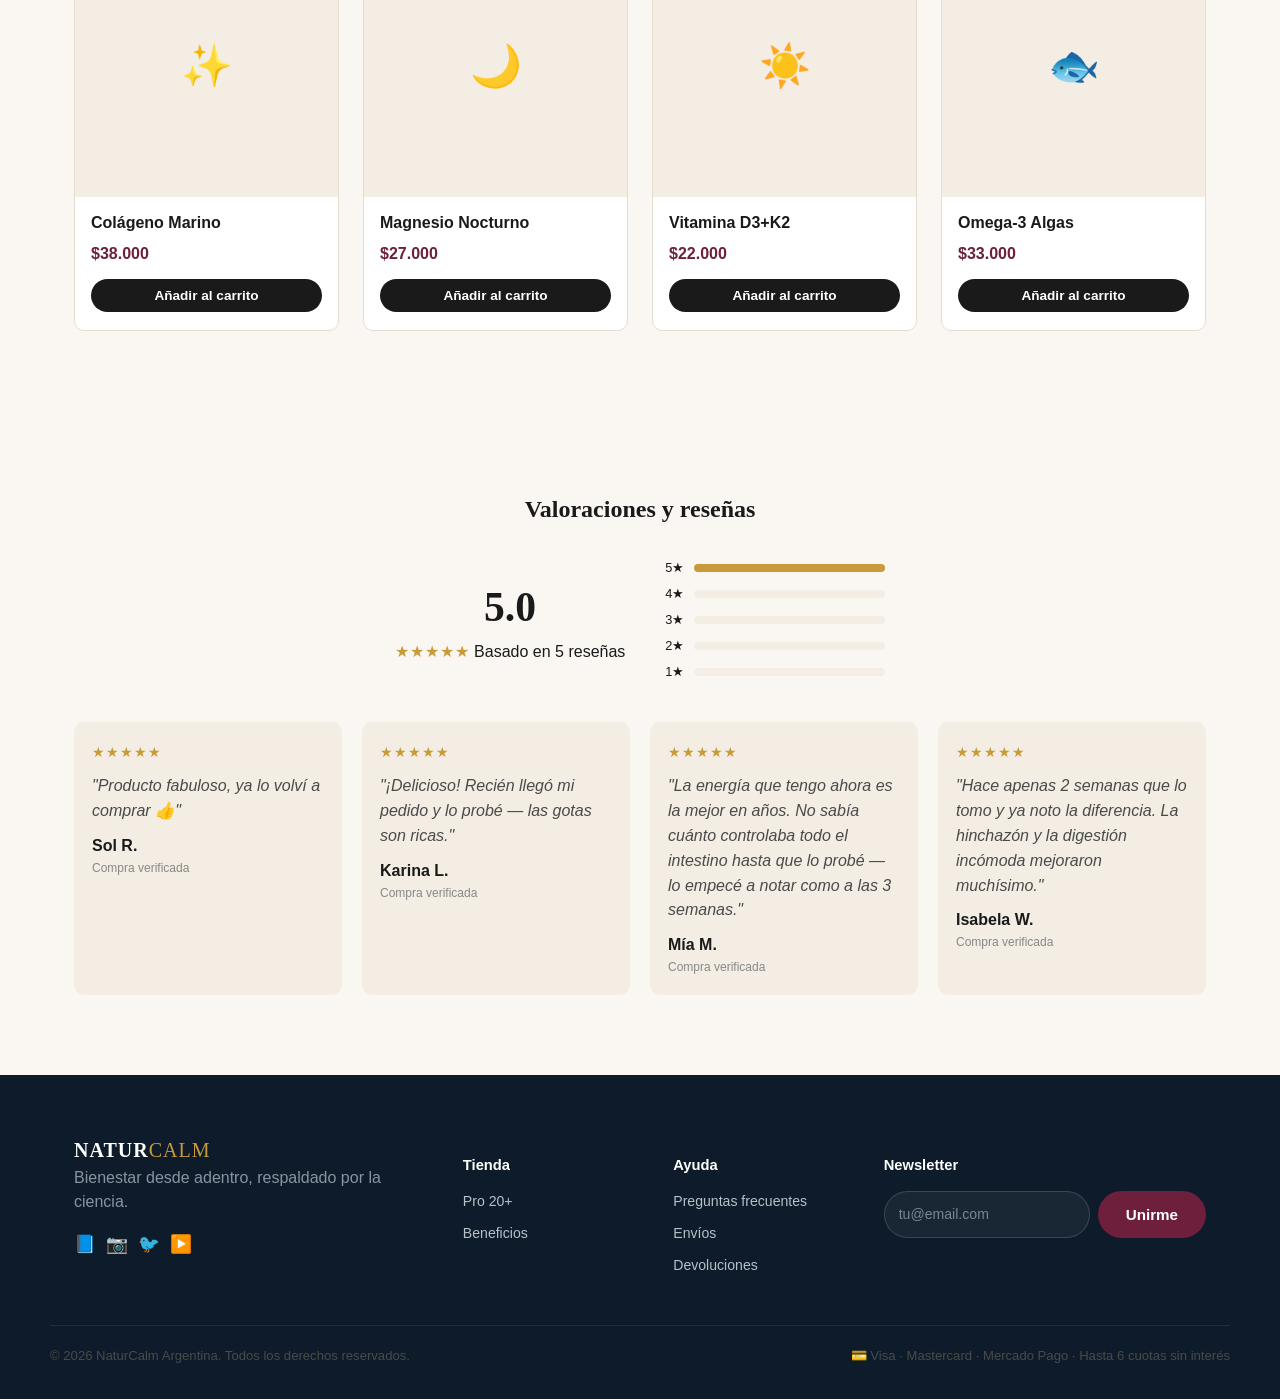
==== commit 967a7416: "Match reference page content: real copy for science, differentiators, process, strains, superfoods, " ====
--- a/index.html
+++ b/index.html
@@ -37,9 +37,10 @@
       <div class="gallery-main" id="galleryMain"><img src="images/real/hero-bottle-hand.png" alt="Frasco de NaturCalm Pro 20+ en mano"></div>
       <div class="gallery-thumbs" id="galleryThumbs">
         <button class="thumb active" data-type="img" data-img="images/real/hero-bottle-hand.png"><img src="images/real/hero-bottle-hand.png" alt="Frasco en mano"></button>
+        <button class="thumb" data-type="img" data-img="images/real/card-gut-talks-natcalm.png"><img src="images/real/card-gut-talks-natcalm.png" alt="Tu intestino habla de todo"></button>
+        <button class="thumb" data-type="img" data-img="images/real/card-strains-complex-natcalm.png"><img src="images/real/card-strains-complex-natcalm.png" alt="4 complejos y sinergia probiótica"></button>
+        <button class="thumb" data-type="img" data-img="images/real/card-features-natcalm.png"><img src="images/real/card-features-natcalm.png" alt="Salud intestinal, piel radiante, sistema inmune"></button>
         <button class="thumb" data-type="img" data-img="images/product-hero.svg"><img src="images/product-hero.svg" alt="Frasco y caja"></button>
-        <button class="thumb" data-type="emoji" data-img="🌿">🌿</button>
-        <button class="thumb" data-type="emoji" data-img="📦">📦</button>
       </div>
     </div>
 
@@ -51,7 +52,7 @@
 
       <div class="stars-row">
         <span class="stars">★★★★★</span>
-        <a href="#reseñas">4.8 · 2,340 reseñas</a>
+        <a href="#reseñas">5.0 · 5 reseñas</a>
       </div>
 
       <div class="variant-select" id="variantSelect">
@@ -141,13 +142,13 @@
 <section class="science" id="ciencia">
   <div class="container science-grid">
     <div class="science-text">
-      <p class="section-kicker">La ciencia detrás</p>
+      <p class="section-kicker">La ciencia detrás de Pro 20+</p>
       <h2>El eje Intestino–Piel–Cerebro</h2>
-      <p>3 sistemas biológicos conectados: cuando el intestino se desequilibra, la inflamación se propaga — y no se queda solo ahí.</p>
+      <p>3 sistemas. 1 vía biológica. Cuando el intestino se desregula, la inflamación que genera no se queda local: viaja.</p>
       <ul class="science-list">
-        <li><strong>Piel</strong><span>La inflamación intestinal se asocia con brotes, rojeces y envejecimiento prematuro.</span></li>
-        <li><strong>Cerebro</strong><span>El intestino produce gran parte de la serotonina del cuerpo, ligada al ánimo y al sueño.</span></li>
-        <li><strong>Energía</strong><span>Una flora equilibrada mejora la absorción de nutrientes y la energía diaria.</span></li>
+        <li><strong>Intestino</strong><span>Una barrera intestinal comprometida permite que entren endotoxinas bacterianas al torrente sanguíneo, generando inflamación sistémica.</span></li>
+        <li><strong>Piel</strong><span>La inflamación derivada del intestino compromete la barrera de la piel, impulsando condiciones crónicas desde adentro.</span></li>
+        <li><strong>Cerebro</strong><span>Las bacterias intestinales producen el 90% de la serotonina del cuerpo. El desequilibrio afecta directamente el ánimo, el foco y el sueño.</span></li>
       </ul>
     </div>
     <div class="science-visual">
@@ -159,28 +160,24 @@
 <!-- DIFFERENCE BAND -->
 <section class="difference-band">
   <div class="container">
-    <p class="section-kicker center light">La diferencia</p>
-    <h2 class="center light">Por qué Pro 20+ es distinto</h2>
+    <p class="section-kicker center light">No hay nada igual</p>
+    <h2 class="center light">La diferencia Pro 20+</h2>
     <div class="difference-grid">
       <div class="difference-card">
+        <img class="difference-icon-img" src="images/real/icon-molecule-real.png" alt="">
+        <h3>Cepas clínicamente estudiadas</h3>
+      </div>
+      <div class="difference-card">
         <img class="difference-icon-img" src="images/real/icon-dropper-real.png" alt="">
-        <h3>Rutina simple</h3>
-        <p>1 vez al día, en la lengua. Esa es toda la rutina.</p>
+        <h3>1 ml en tu lengua</h3>
+      </div>
+      <div class="difference-card">
+        <img class="difference-icon-img" src="images/real/icon-pomegranate-real.png" alt="">
+        <h3>Nada artificial</h3>
       </div>
       <div class="difference-card">
         <img class="difference-icon-img" src="images/real/icon-microscope-real.png" alt="">
-        <h3>4 cepas clínicamente estudiadas</h3>
-        <p>L. rhamnosus, L. plantarum, L. paracasei y B. lactis.</p>
-      </div>
-      <div class="difference-card">
-        <img class="difference-icon-img" src="images/real/icon-molecule-real.png" alt="">
-        <h3>3 metabolitos comprobados</h3>
-        <p>Ácidos grasos de cadena corta y ácidos polifenólicos.</p>
-      </div>
-      <div class="difference-card">
-        <img class="difference-icon-img" src="images/real/icon-pomegranate-real.png" alt="">
-        <h3>10 superalimentos fermentados</h3>
-        <p>Cereza negra, granada, kiwi y pera, entre otros.</p>
+        <h3>Formulado por microbiólogos</h3>
       </div>
     </div>
   </div>
@@ -212,21 +209,28 @@
 <!-- PROCESS -->
 <section class="process">
   <div class="container">
-    <p class="section-kicker center">Cómo funciona</p>
-    <h2 class="center">El proceso de fermentación viva</h2>
+    <p class="section-kicker center">Nuestro método</p>
+    <h2 class="center">El proceso Fruit Fed Flora</h2>
+    <p class="center process-subtitle">3 etapas que convierten superalimentos enteros y cultivos vivos en un complejo pre, pro y posbiótico completo. <strong>Nada más en el mercado hace esto.</strong></p>
     <img class="process-icons-row" src="images/real/process-icons-row.png" alt="Proceso: fruta, fermentación y gota">
     <div class="process-grid">
       <div class="process-text">
-        <h3>01 · Preparar</h3>
-        <p>10 superalimentos enteros comienzan la fermentación natural.</p>
+        <span class="process-eyebrow">El alimento</span>
+        <h3>Prime</h3>
+        <p>10 superfrutas ricas en polifenoles, listas para fermentar.</p>
+        <span class="process-tag">10 superalimentos → Fibra prebiótica</span>
       </div>
       <div class="process-text">
-        <h3>02 · Proteger</h3>
-        <p>Las cepas vivas se microencapsulan para resistir el ácido.</p>
+        <span class="process-eyebrow">La transformación</span>
+        <h3>Prevent</h3>
+        <p>Los cultivos vivos fermentan la fruta en potentes compuestos posbióticos.</p>
+        <span class="process-tag">Cultivos vivos → Posbióticos</span>
       </div>
       <div class="process-text">
-        <h3>03 · Restaurar</h3>
-        <p>Los probióticos llegan activos hasta tu intestino.</p>
+        <span class="process-eyebrow">La captura</span>
+        <h3>Prime</h3>
+        <p>Todo el resultado de la fermentación, estabilizado en una sola gota diaria.</p>
+        <span class="process-tag">Matriz viva → 1 gota diaria</span>
       </div>
     </div>
   </div>
@@ -235,26 +239,40 @@
 <!-- STRAINS -->
 <section class="strains">
   <div class="container">
-    <p class="section-kicker center">Cada gota cuenta</p>
+    <p class="section-kicker center">Clínicamente estudiadas</p>
     <h2 class="center">Las 4 cepas probióticas</h2>
+    <p class="strains-intro"><strong>Tu intestino alberga billones de microorganismos.</strong> Cuando el equilibrio entre bacterias buenas y malas se altera, los efectos se notan en tu piel, tu ánimo y tu energía. Pro 20+ aporta 4 cepas probióticas clínicamente estudiadas, cada una con un rol biológico distinto, para restaurar el equilibrio microbiano y reducir la inflamación sistémica. <strong>Esto es lo que significa el 20+.</strong></p>
     <div class="strains-list">
       <div class="strain-row">
         <span class="strain-icon">🧬</span>
-        <div><strong>Lactobacillus rhamnosus</strong><p>Apoya la barrera intestinal y la respuesta inmune.</p></div>
+        <div>
+          <div class="strain-head"><strong>Lacticaseibacillus rhamnosus</strong><span class="strain-count">5 mil millones</span></div>
+          <div class="strain-tags"><span>Eje intestino-piel</span><span>Barrera intestinal</span></div>
+        </div>
       </div>
       <div class="strain-row">
         <span class="strain-icon">🧬</span>
-        <div><strong>Lactobacillus plantarum</strong><p>Ayuda a reducir la inflamación de bajo grado.</p></div>
+        <div>
+          <div class="strain-head"><strong>Lactiplantibacillus plantarum</strong><span class="strain-count">5 mil millones</span></div>
+          <div class="strain-tags"><span>Salud inmune</span><span>Antimicrobiana</span></div>
+        </div>
       </div>
       <div class="strain-row">
         <span class="strain-icon">🧬</span>
-        <div><strong>Lactobacillus paracasei</strong><p>Ayuda a combatir el estrés oxidativo a nivel celular.</p></div>
+        <div>
+          <div class="strain-head"><strong>Lacticaseibacillus paracasei</strong><span class="strain-count">5 mil millones</span></div>
+          <div class="strain-tags"><span>Antioxidante</span><span>Estrés oxidativo</span></div>
+        </div>
       </div>
       <div class="strain-row">
         <span class="strain-icon">🧬</span>
-        <div><strong>Bifidobacterium lactis</strong><p>La fermentación produce SCFA que alimentan la respuesta inmune del intestino.</p></div>
-      </div>
-    </div>
+        <div>
+          <div class="strain-head"><strong>Bifidobacterium longum</strong><span class="strain-count">5 mil millones</span></div>
+          <div class="strain-tags"><span>Eje intestino-cerebro</span><span>Psicobiótica</span></div>
+        </div>
+      </div>
+    </div>
+    <p class="strains-total">TOTAL POR DOSIS <strong>20+ mil millones de células vivas</strong></p>
   </div>
 </section>
 
@@ -263,12 +281,20 @@
   <div class="container superfoods-grid">
     <div>
       <p class="section-kicker">Fruit Fed Flora</p>
-      <h2>10 superalimentos. Un proceso de fermentación.</h2>
-      <p>Ingredientes enteros fermentados durante semanas para maximizar biodisponibilidad.</p>
-      <ul class="superfoods-list">
-        <li>Cereza negra</li><li>Granada</li><li>Kiwi</li><li>Pera</li><li>Arándano</li>
-        <li>Ciruela</li><li>Uva roja</li><li>Frambuesa</li><li>Grosella</li><li>Higo</li>
-      </ul>
+      <h2>10 superalimentos. 1 proceso de fermentación.</h2>
+      <p>10 superalimentos ricos en polifenoles, fermentados juntos — liberando compuestos muchísimo más biodisponibles que comer la fruta sola.</p>
+      <ol class="superfoods-list">
+        <li><span class="sf-name">Aronia</span><span class="sf-tag">Antocianinas</span></li>
+        <li><span class="sf-name">Ciruela Kakadu</span><span class="sf-tag">Vitamina C</span></li>
+        <li><span class="sf-name">Saúco</span><span class="sf-tag">Flavonoides</span></li>
+        <li><span class="sf-name">Arándano</span><span class="sf-tag">Antocianinas</span></li>
+        <li><span class="sf-name">Granada</span><span class="sf-tag">Punicalaginas</span></li>
+        <li><span class="sf-name">Arándano rojo</span><span class="sf-tag">Proantocianidinas</span></li>
+        <li><span class="sf-name">Uva blanca con semilla</span><span class="sf-tag">OPCs</span></li>
+        <li><span class="sf-name">Manzana</span><span class="sf-tag">Pectina</span></li>
+        <li><span class="sf-name">Cacao</span><span class="sf-tag">Flavanoles</span></li>
+        <li><span class="sf-name">Cúrcuma</span><span class="sf-tag">Curcumina</span></li>
+      </ol>
     </div>
     <div class="superfoods-visual">🍇🍓🍒🍎🫐</div>
   </div>
@@ -277,19 +303,20 @@
 <!-- COMPARISON -->
 <section class="comparison">
   <div class="container">
-    <p class="section-kicker center light">Comparativa</p>
+    <p class="section-kicker center light">El estándar cambió</p>
     <h2 class="center light">No todos los probióticos son iguales</h2>
     <div class="comparison-table">
       <div class="comparison-row comparison-head">
         <span>Característica</span>
         <span class="col-us">Pro 20+</span>
-        <span class="col-them">Otros probióticos</span>
-      </div>
-      <div class="comparison-row"><span>Cepas vivas garantizadas</span><span class="col-us">✔</span><span class="col-them">✘</span></div>
-      <div class="comparison-row"><span>Sin azúcares añadidos</span><span class="col-us">✔</span><span class="col-them">A veces</span></div>
-      <div class="comparison-row"><span>Fermentación natural</span><span class="col-us">✔</span><span class="col-them">✘</span></div>
-      <div class="comparison-row"><span>Empaque opaco anti-luz</span><span class="col-us">✔</span><span class="col-them">✘</span></div>
-      <div class="comparison-row"><span>Garantía 60 días</span><span class="col-us">✔</span><span class="col-them">✘</span></div>
+        <span class="col-them">Cápsula</span>
+        <span class="col-them">Polvo</span>
+      </div>
+      <div class="comparison-row"><span>Tipo de biótico</span><span class="col-us">Pre, pro y posbiótico</span><span class="col-them">Solo probiótico</span><span class="col-them">Pre + algo de probiótico</span></div>
+      <div class="comparison-row"><span>Cantidad de UFC</span><span class="col-us">20+ mil millones garantizados</span><span class="col-them">A menudo sin verificar</span><span class="col-them">Dosis al azar</span></div>
+      <div class="comparison-row"><span>Hecho a partir de</span><span class="col-us">10 superalimentos fermentados</span><span class="col-them">Base de azúcar o almidón</span><span class="col-them">Fibra vegetal genérica</span></div>
+      <div class="comparison-row"><span>Facilidad de uso</span><span class="col-us">1 ml en la lengua</span><span class="col-them">Cápsula grande de tragar</span><span class="col-them">No se disuelve del todo</span></div>
+      <div class="comparison-row"><span>Sabor</span><span class="col-us">Dulce y suave, natural</span><span class="col-them">Con gusto a tiza o sin sabor</span><span class="col-them">Sabor amargo</span></div>
     </div>
   </div>
 </section>
@@ -297,24 +324,52 @@
 <!-- TIMELINE -->
 <section class="timeline" id="beneficios">
   <div class="container">
-    <p class="section-kicker center">El viaje</p>
+    <p class="section-kicker center">El recorrido</p>
     <h2 class="center">Beneficios que se construyen con el tiempo</h2>
     <div class="timeline-list">
       <div class="timeline-row">
-        <span class="timeline-marker">Semana 1</span>
-        <div><h3>Digestión más ligera</h3><p>Menos hinchazón y molestias después de comer.</p></div>
+        <span class="timeline-marker">Semanas 1-2</span>
+        <div>
+          <h3>Digestión mejorada</h3>
+          <ul>
+            <li>Alivia la hinchazón y el malestar después de comer</li>
+            <li>Los niveles de energía empiezan a subir</li>
+            <li>La barrera intestinal comienza a fortalecerse</li>
+          </ul>
+        </div>
       </div>
       <div class="timeline-row">
-        <span class="timeline-marker">Semana 4</span>
-        <div><h3>Energía más estable</h3><p>Mejor absorción de nutrientes durante el día.</p></div>
+        <span class="timeline-marker">Semanas 3-4</span>
+        <div>
+          <h3>Piel más clara y calmada</h3>
+          <ul>
+            <li>La inflamación sistémica empieza a disminuir</li>
+            <li>Se reduce la sensibilidad de la piel</li>
+            <li>La tez comienza a calmarse y aclararse</li>
+          </ul>
+        </div>
       </div>
       <div class="timeline-row">
-        <span class="timeline-marker">Semana 8</span>
-        <div><h3>Piel más equilibrada</h3><p>Menos rojeces visibles y mayor luminosidad.</p></div>
+        <span class="timeline-marker">Semanas 6-8</span>
+        <div>
+          <h3>Cambios biológicos más profundos</h3>
+          <ul>
+            <li>Mejoran el ánimo, el foco y la calidad del sueño</li>
+            <li>La función de barrera de la piel se fortalece visiblemente</li>
+            <li>La señalización intestino-cerebro sostiene un ánimo más estable</li>
+          </ul>
+        </div>
       </div>
       <div class="timeline-row">
-        <span class="timeline-marker">Semana 12</span>
-        <div><h3>Equilibrio general</h3><p>Digestión, piel y ánimo trabajando en conjunto.</p></div>
+        <span class="timeline-marker">Semana 8+</span>
+        <div>
+          <h3>Un intestino más fuerte y resiliente</h3>
+          <ul>
+            <li>Claridad de piel sostenida y menor sensibilidad</li>
+            <li>El microbioma alcanza un nuevo equilibrio, más estable</li>
+            <li>Ánimo y energía consistentemente mejorados</li>
+          </ul>
+        </div>
       </div>
     </div>
   </div>
@@ -323,15 +378,19 @@
 <!-- FAQ -->
 <section class="faq" id="faq">
   <div class="container">
-    <p class="section-kicker center">Dudas</p>
+    <p class="section-kicker center">Preguntas frecuentes</p>
     <h2 class="center">Todo lo que podrías preguntar</h2>
     <div class="faq-list">
-      <details><summary>¿Cuánto tarda en hacer efecto?</summary><p>La mayoría de personas nota cambios digestivos en 1-2 semanas y cambios en la piel a partir de la semana 8.</p></details>
-      <details><summary>¿Es seguro tomarlo todos los días?</summary><p>Sí, está formulado para uso diario continuo.</p></details>
-      <details><summary>¿Puedo tomarlo si soy vegano/a?</summary><p>Sí, la fórmula es 100% vegana y sin gluten.</p></details>
-      <details><summary>¿Necesito refrigerarlo?</summary><p>No, el envase opaco protege las cepas vivas a temperatura ambiente.</p></details>
-      <details><summary>¿Puedo cancelar mi suscripción?</summary><p>Sí, puedes pausar o cancelar cuando quieras desde tu cuenta.</p></details>
-      <details><summary>¿Es seguro durante el embarazo?</summary><p>Consulta siempre con tu profesional de salud antes de iniciar cualquier suplemento durante el embarazo o lactancia.</p></details>
+      <details><summary>¿Qué es Pro 20+?</summary><p>Es un probiótico en gotas prebiótico + probiótico + posbiótico, fermentado a partir de 10 superalimentos, con 20 mil millones de células vivas por dosis.</p></details>
+      <details><summary>¿Qué lo hace diferente de un probiótico estándar?</summary><p>La mayoría de los probióticos son solo cápsulas de cepas vivas. Pro 20+ combina cepas clínicamente estudiadas con fibra prebiótica y compuestos posbióticos, todo en una gota líquida de fácil absorción.</p></details>
+      <details><summary>¿Por qué 20+ mil millones de células y no 50 o 60 mil millones como otras marcas?</summary><p>Lo que importa no es solo la cantidad, sino que las cepas lleguen vivas y sean efectivas. Priorizamos cepas clínicamente respaldadas por sobre números inflados sin evidencia.</p></details>
+      <details><summary>¿Cómo lo tomo?</summary><p>1 gotero (1 ml) al día, directamente en la lengua o mezclado con agua. Preferentemente por la mañana.</p></details>
+      <details><summary>¿Cuánto tardo en ver resultados?</summary><p>La digestión suele mejorar en la semana 1-2. Los cambios en la piel y el ánimo se notan a partir de la semana 3-4, y se profundizan hacia la semana 8.</p></details>
+      <details><summary>¿A qué sabe?</summary><p>Tiene un sabor natural, dulce y suave gracias a la fermentación de frutas — no es amargo ni con gusto a tiza como otros probióticos.</p></details>
+      <details><summary>¿Se recomienda para niños?</summary><p>Está formulado para adultos. Para niños, consultá con un profesional de la salud antes de administrarlo.</p></details>
+      <details><summary>¿Necesita refrigeración?</summary><p>No, el envase de vidrio ámbar protege las cepas vivas a temperatura ambiente.</p></details>
+      <details><summary>¿Es libre de gluten y vegano?</summary><p>Sí, la fórmula es 100% vegana, sin gluten y sin azúcares añadidos.</p></details>
+      <details><summary>¿Puedo tomarlo si estoy embarazada o amamantando?</summary><p>Consultá siempre con tu profesional de salud antes de iniciar cualquier suplemento durante el embarazo o la lactancia.</p></details>
     </div>
   </div>
 </section>
@@ -351,33 +410,38 @@
     <h2 class="center">Valoraciones y reseñas</h2>
     <div class="reviews-summary">
       <div class="reviews-score">
-        <span class="score-number">4.8</span>
+        <span class="score-number">5.0</span>
         <span class="stars">★★★★★</span>
-        <span>2,340 reseñas</span>
+        <span>Basado en 5 reseñas</span>
       </div>
       <div class="reviews-bars">
-        <div class="bar-row"><span>5★</span><div class="bar"><i style="width:82%"></i></div></div>
-        <div class="bar-row"><span>4★</span><div class="bar"><i style="width:12%"></i></div></div>
-        <div class="bar-row"><span>3★</span><div class="bar"><i style="width:4%"></i></div></div>
-        <div class="bar-row"><span>2★</span><div class="bar"><i style="width:1%"></i></div></div>
-        <div class="bar-row"><span>1★</span><div class="bar"><i style="width:1%"></i></div></div>
+        <div class="bar-row"><span>5★</span><div class="bar"><i style="width:100%"></i></div></div>
+        <div class="bar-row"><span>4★</span><div class="bar"><i style="width:0%"></i></div></div>
+        <div class="bar-row"><span>3★</span><div class="bar"><i style="width:0%"></i></div></div>
+        <div class="bar-row"><span>2★</span><div class="bar"><i style="width:0%"></i></div></div>
+        <div class="bar-row"><span>1★</span><div class="bar"><i style="width:0%"></i></div></div>
       </div>
     </div>
     <div class="review-cards">
       <div class="review-card">
         <span class="stars small">★★★★★</span>
-        <p>"Noté la diferencia en mi digestión desde la segunda semana."</p>
-        <strong>María G. <span class="verified">Compra verificada</span></strong>
+        <p>"Producto fabuloso, ya lo volví a comprar 👍"</p>
+        <strong>Sol R. <span class="verified">Compra verificada</span></strong>
       </div>
       <div class="review-card">
         <span class="stars small">★★★★★</span>
-        <p>"Mi piel se ve mucho más uniforme después de 2 meses."</p>
-        <strong>Laura P. <span class="verified">Compra verificada</span></strong>
+        <p>"¡Delicioso! Recién llegó mi pedido y lo probé — las gotas son ricas."</p>
+        <strong>Karina L. <span class="verified">Compra verificada</span></strong>
       </div>
       <div class="review-card">
-        <span class="stars small">★★★★☆</span>
-        <p>"Fácil de tomar y sin sabor raro. Repetiré."</p>
-        <strong>Carlos R. <span class="verified">Compra verificada</span></strong>
+        <span class="stars small">★★★★★</span>
+        <p>"La energía que tengo ahora es la mejor en años. No sabía cuánto controlaba todo el intestino hasta que lo probé — lo empecé a notar como a las 3 semanas."</p>
+        <strong>Mía M. <span class="verified">Compra verificada</span></strong>
+      </div>
+      <div class="review-card">
+        <span class="stars small">★★★★★</span>
+        <p>"Hace apenas 2 semanas que lo tomo y ya noto la diferencia. La hinchazón y la digestión incómoda mejoraron muchísimo."</p>
+        <strong>Isabela W. <span class="verified">Compra verificada</span></strong>
       </div>
     </div>
   </div>
--- a/styles.css
+++ b/styles.css
@@ -365,17 +365,50 @@
   margin-left: auto;
   margin-right: auto;
 }
+.process-subtitle { max-width: 640px; margin: 12px auto 0; }
 .process-text { text-align: center; }
-.process-text h3 { font-size: 1.05rem; color: var(--accent); }
-.process-text p { font-size: 0.88rem; margin: 0; }
+.process-eyebrow { display: block; text-transform: uppercase; letter-spacing: 1px; font-size: 0.72rem; color: #888; margin-bottom: 2px; }
+.process-text h3 { font-size: 1.3rem; color: var(--accent); margin-bottom: 6px; }
+.process-text p { font-size: 0.88rem; margin: 0 0 10px; }
+.process-tag {
+  display: inline-block;
+  font-size: 0.78rem;
+  font-weight: 600;
+  color: var(--accent);
+  background: #fff;
+  border: 1px solid var(--border);
+  border-radius: 999px;
+  padding: 5px 12px;
+}
 
 /* STRAINS */
 .strains { padding: 80px 0; }
-.strains-list { max-width: 720px; margin: 30px auto 0; display: flex; flex-direction: column; gap: 18px; }
+.strains-intro { max-width: 640px; margin: 20px auto 30px; text-align: center; }
+.strains-list { max-width: 720px; margin: 0 auto; display: flex; flex-direction: column; gap: 18px; }
 .strain-row { display: flex; gap: 16px; align-items: flex-start; border-bottom: 1px solid var(--border); padding-bottom: 16px; }
 .strain-icon { font-size: 1.6rem; }
-.strain-row strong { display: block; margin-bottom: 4px; }
-.strain-row p { margin: 0; font-size: 0.9rem; }
+.strain-row > div { flex: 1; }
+.strain-head { display: flex; justify-content: space-between; align-items: baseline; gap: 10px; flex-wrap: wrap; }
+.strain-head strong { display: block; margin-bottom: 4px; }
+.strain-count { font-size: 0.85rem; color: var(--accent); font-weight: 700; white-space: nowrap; }
+.strain-tags { display: flex; gap: 8px; flex-wrap: wrap; margin-top: 6px; }
+.strain-tags span {
+  font-size: 0.78rem;
+  border: 1px solid var(--border);
+  border-radius: 999px;
+  padding: 3px 10px;
+  color: #666;
+}
+.strains-total {
+  max-width: 720px;
+  margin: 24px auto 0;
+  text-align: right;
+  text-transform: uppercase;
+  font-size: 0.8rem;
+  letter-spacing: 0.5px;
+  color: #888;
+}
+.strains-total strong { color: var(--accent); font-size: 1rem; text-transform: none; letter-spacing: normal; }
 
 /* SUPERFOODS */
 .superfoods { padding: 80px 0; background: var(--paper-2); }
@@ -384,29 +417,40 @@
   list-style: none;
   padding: 0;
   margin: 16px 0 0;
-  display: grid;
-  grid-template-columns: 1fr 1fr;
-  gap: 10px;
+  display: flex;
+  flex-direction: column;
 }
 .superfoods-list li {
-  background: #fff;
-  border: 1px solid var(--border);
-  border-radius: 8px;
-  padding: 8px 12px;
-  font-size: 0.9rem;
-}
+  display: flex;
+  justify-content: space-between;
+  align-items: center;
+  padding: 10px 4px;
+  border-bottom: 1px solid var(--border);
+  font-size: 0.92rem;
+  counter-increment: sf;
+}
+.superfoods-list li::before {
+  content: counter(sf, decimal-leading-zero) "  ";
+  color: #bbb;
+  font-weight: 700;
+  margin-right: 8px;
+}
+.superfoods-list { counter-reset: sf; }
+.sf-name { font-weight: 600; flex: 1; }
+.sf-tag { font-size: 0.78rem; color: var(--accent); text-transform: uppercase; letter-spacing: 0.5px; }
 .superfoods-visual { font-size: 3rem; text-align: center; letter-spacing: 8px; }
 
 /* COMPARISON */
 .comparison { background: var(--navy); padding: 80px 0; }
-.comparison-table { max-width: 720px; margin: 34px auto 0; border-radius: var(--radius); overflow: hidden; }
+.comparison-table { max-width: 780px; margin: 34px auto 0; border-radius: var(--radius); overflow: hidden; }
 .comparison-row {
   display: grid;
-  grid-template-columns: 2fr 1fr 1fr;
+  grid-template-columns: 1.4fr 1fr 1fr 1fr;
   padding: 14px 18px;
   color: #dfe3e8;
-  font-size: 0.92rem;
+  font-size: 0.86rem;
   border-bottom: 1px solid rgba(255,255,255,0.08);
+  gap: 8px;
 }
 .comparison-row span { text-align: center; }
 .comparison-row span:first-child { text-align: left; }
@@ -427,8 +471,10 @@
   border-radius: 999px;
   white-space: nowrap;
 }
-.timeline-row h3 { font-size: 1.05rem; font-family: -apple-system, sans-serif; margin-bottom: 2px; }
+.timeline-row h3 { font-size: 1.1rem; font-family: -apple-system, sans-serif; margin-bottom: 8px; }
 .timeline-row p { margin: 0; font-size: 0.9rem; }
+.timeline-row ul { margin: 0; padding-left: 18px; display: flex; flex-direction: column; gap: 4px; }
+.timeline-row li { font-size: 0.9rem; color: #4a4a4a; }
 
 /* FAQ */
 .faq { padding: 80px 0; background: var(--paper-2); }
@@ -601,5 +647,5 @@
   .main-nav { display: none; }
   .variant-select { grid-template-columns: 1fr; }
   .footer-inner { grid-template-columns: 1fr; }
-  .comparison-row { grid-template-columns: 1.4fr 1fr 1fr; font-size: 0.8rem; }
-}
+  .comparison-row { grid-template-columns: 1.3fr 1fr 1fr 1fr; font-size: 0.7rem; padding: 10px 8px; }
+}
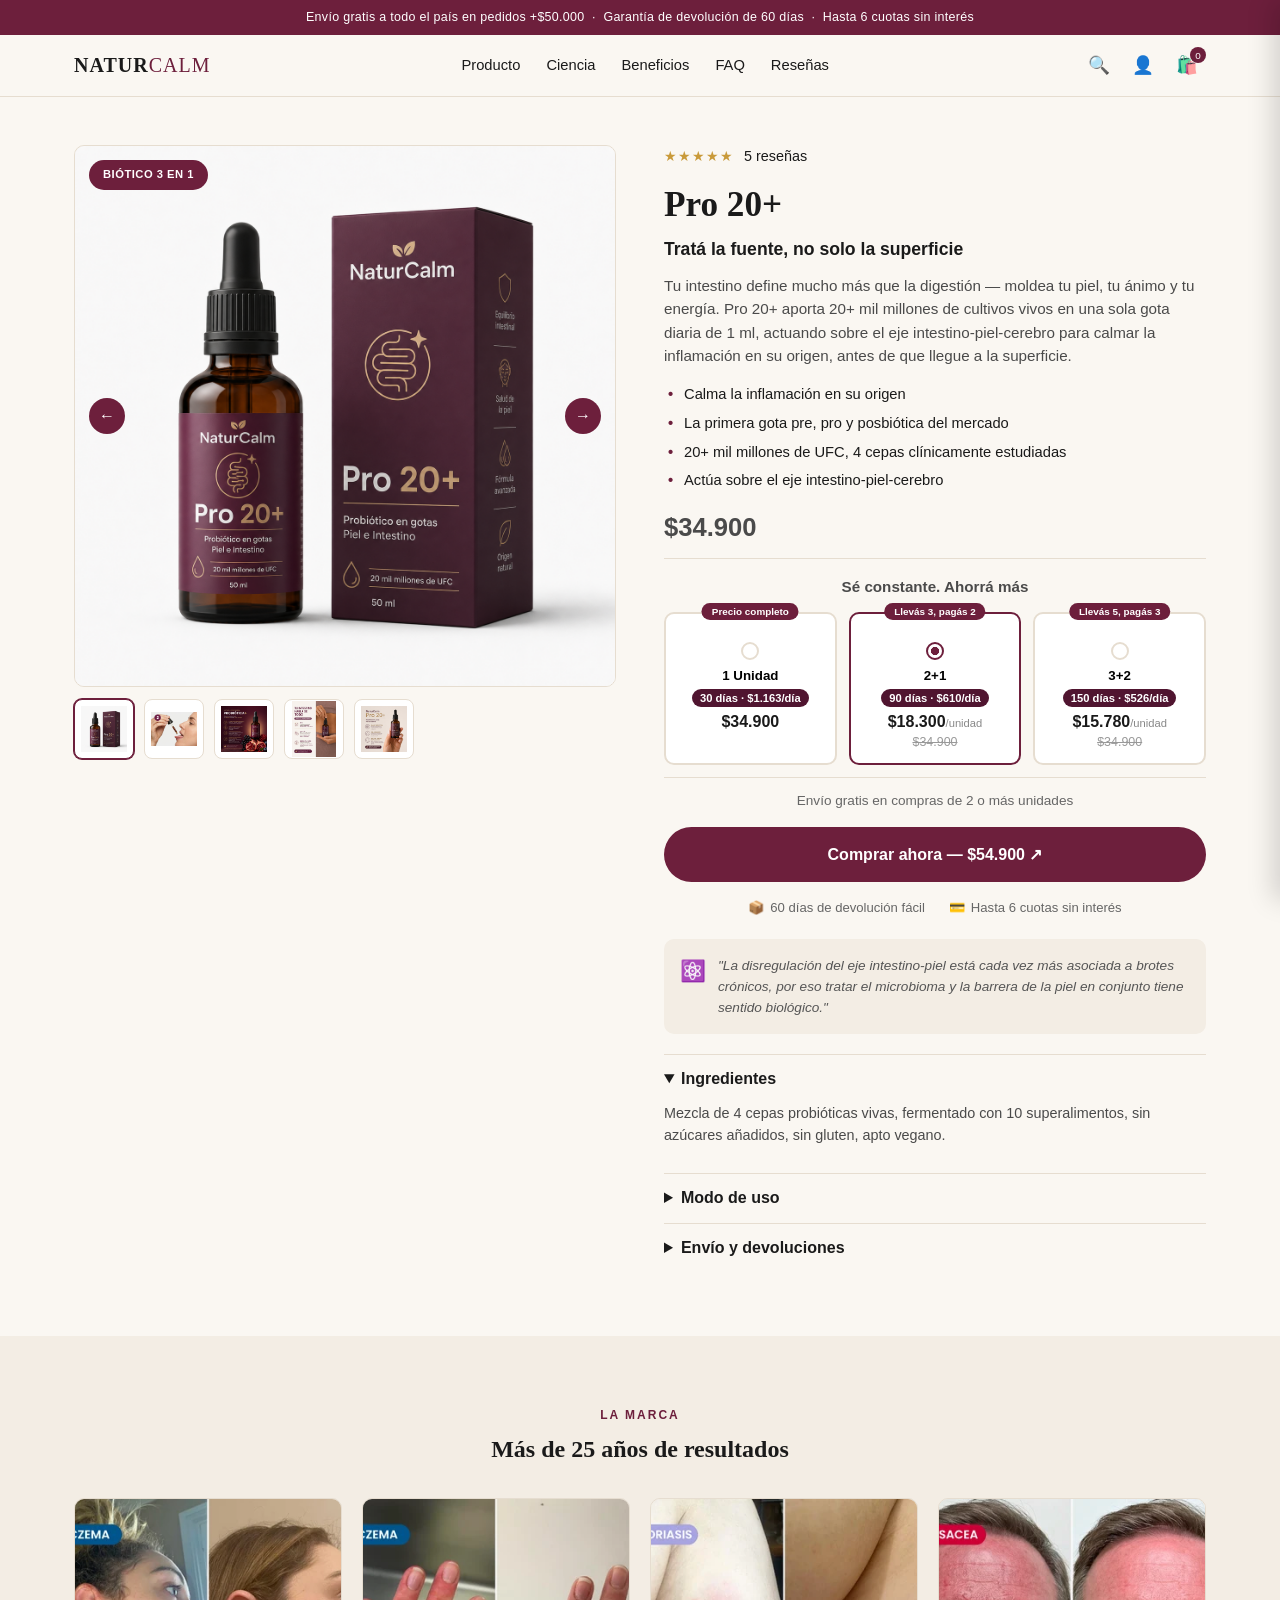
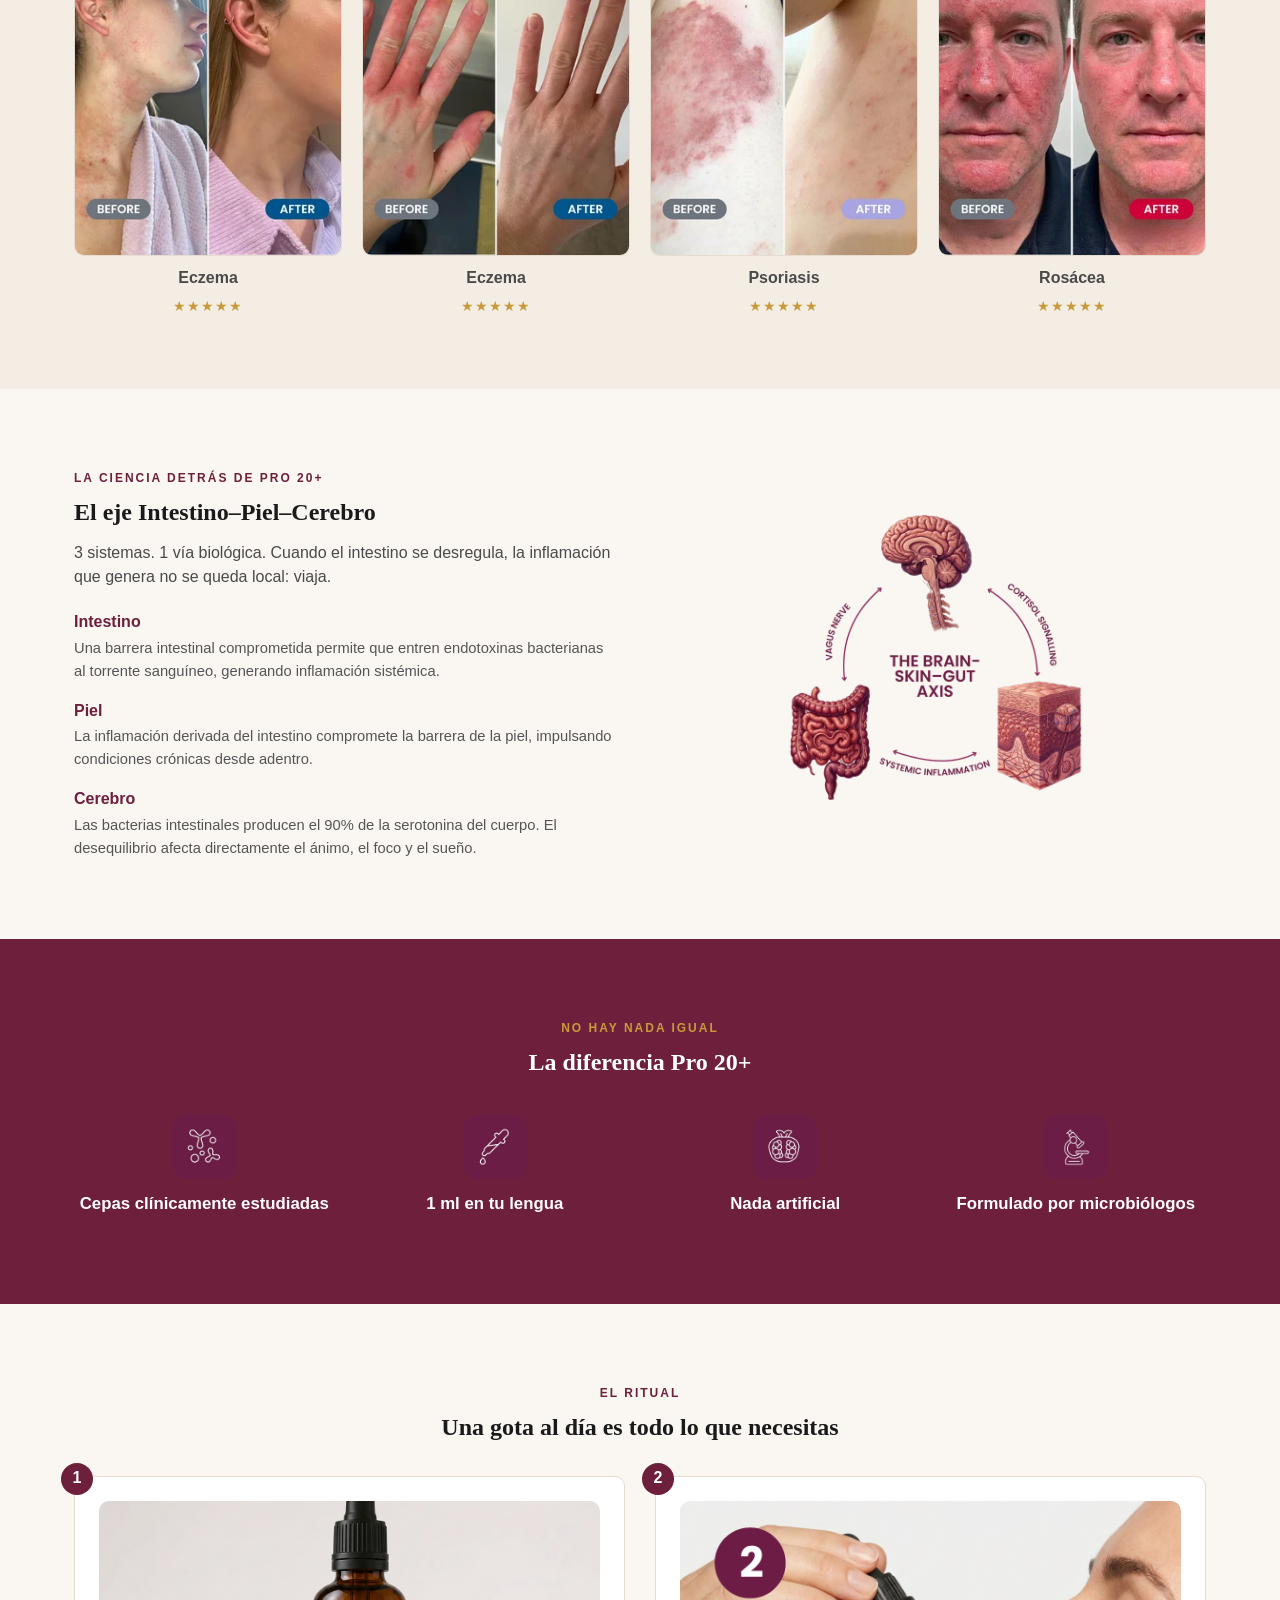
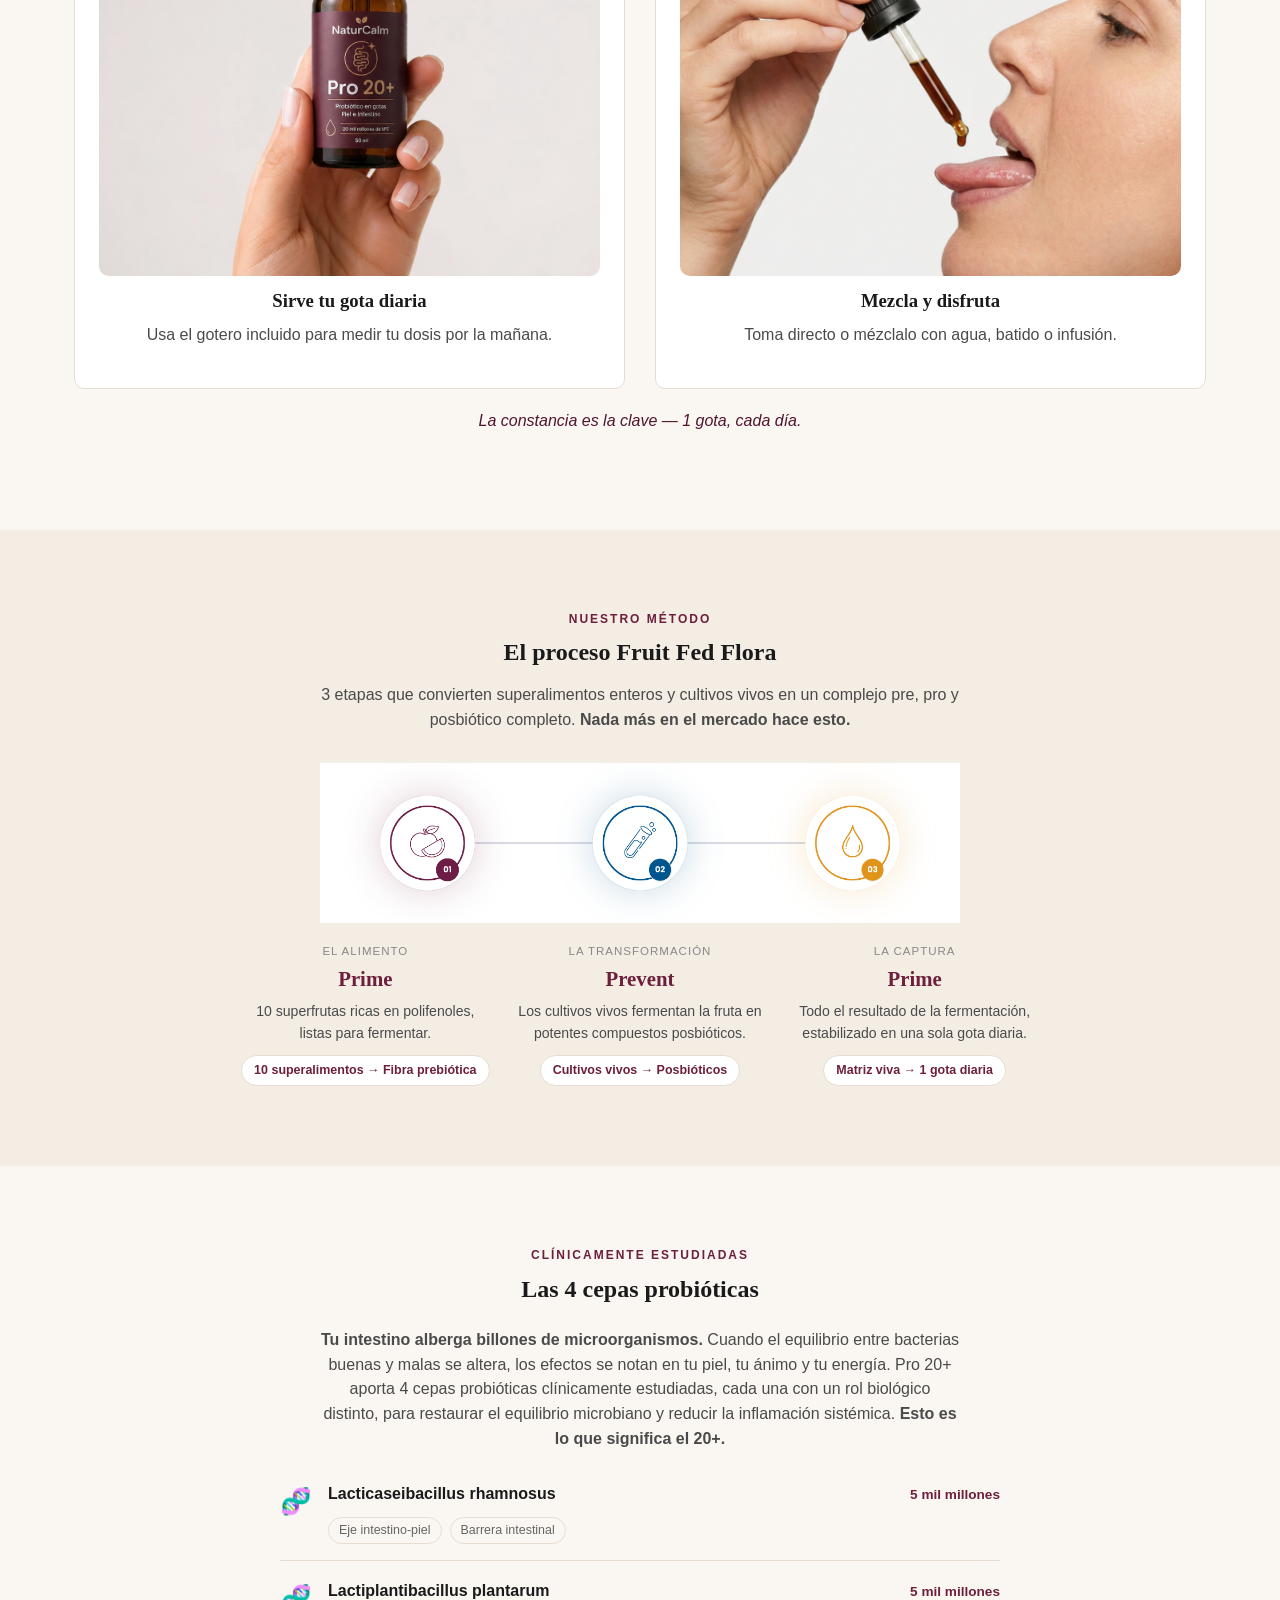
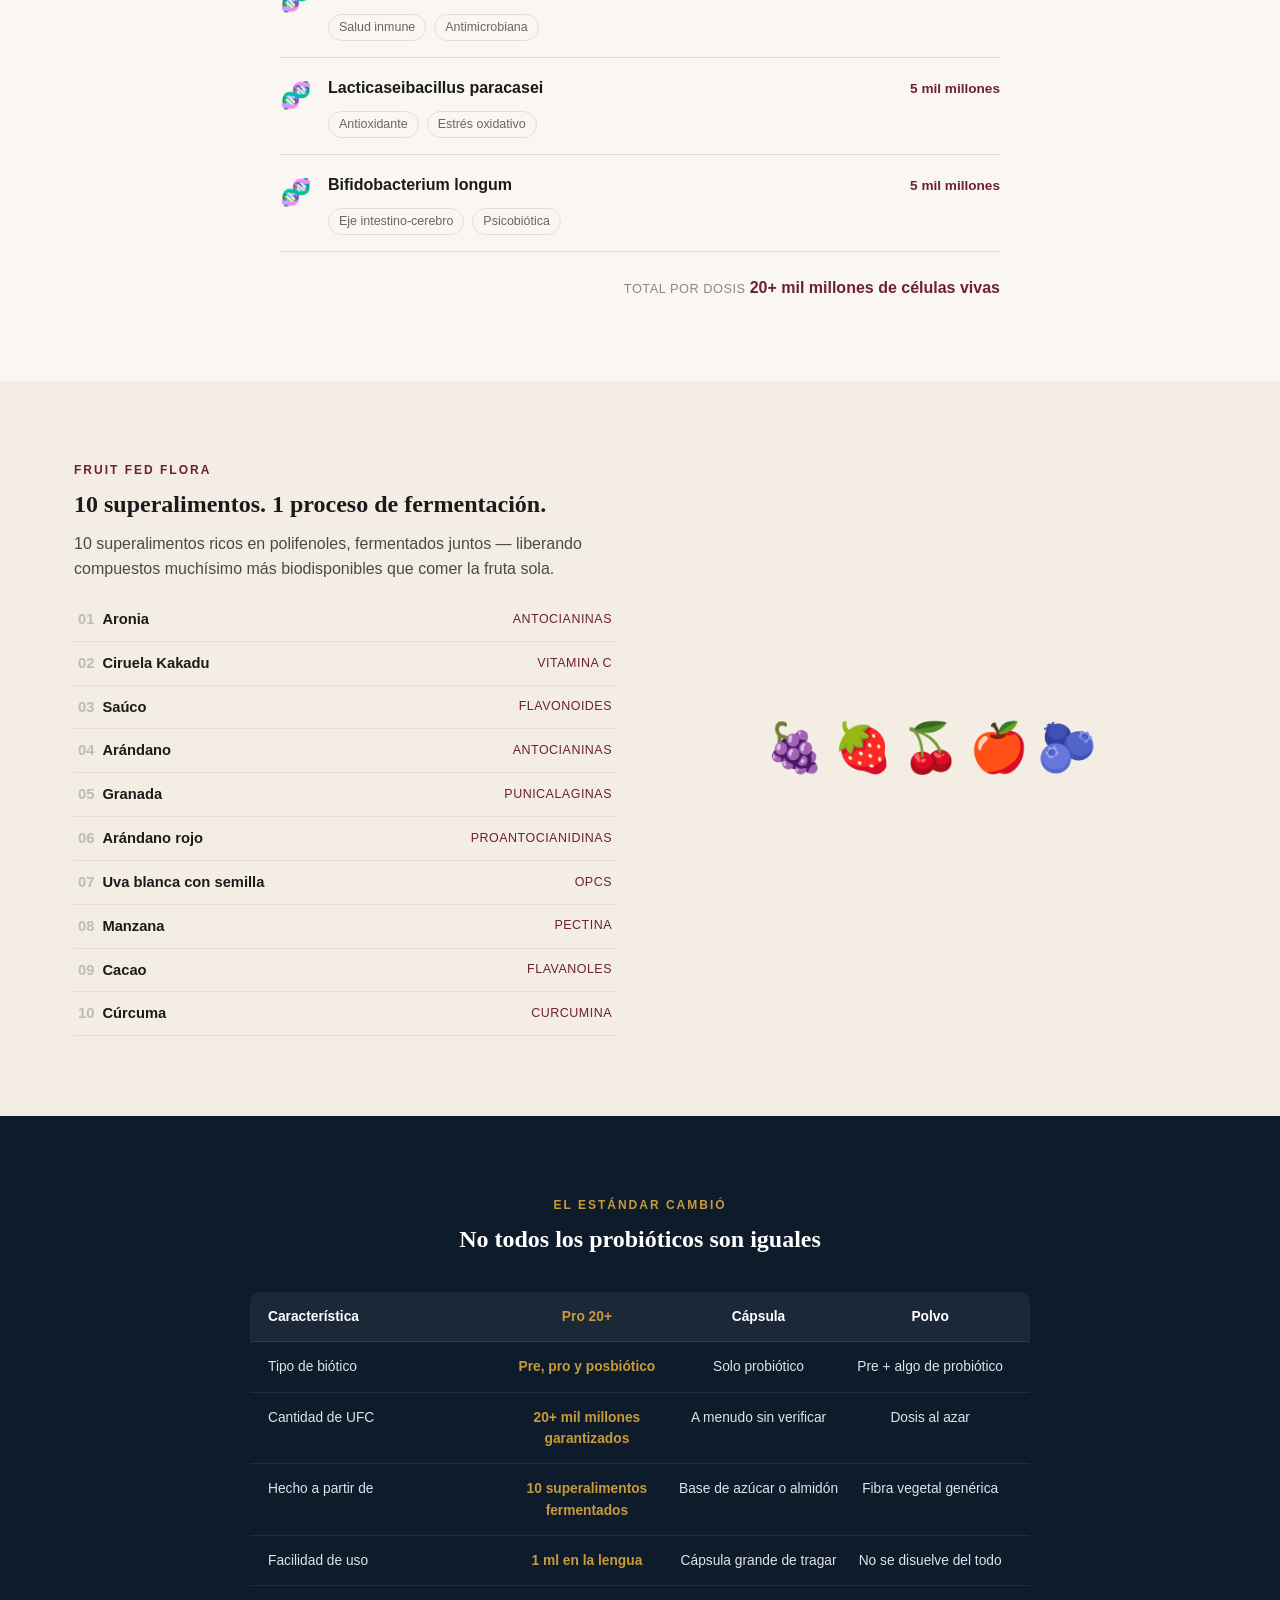
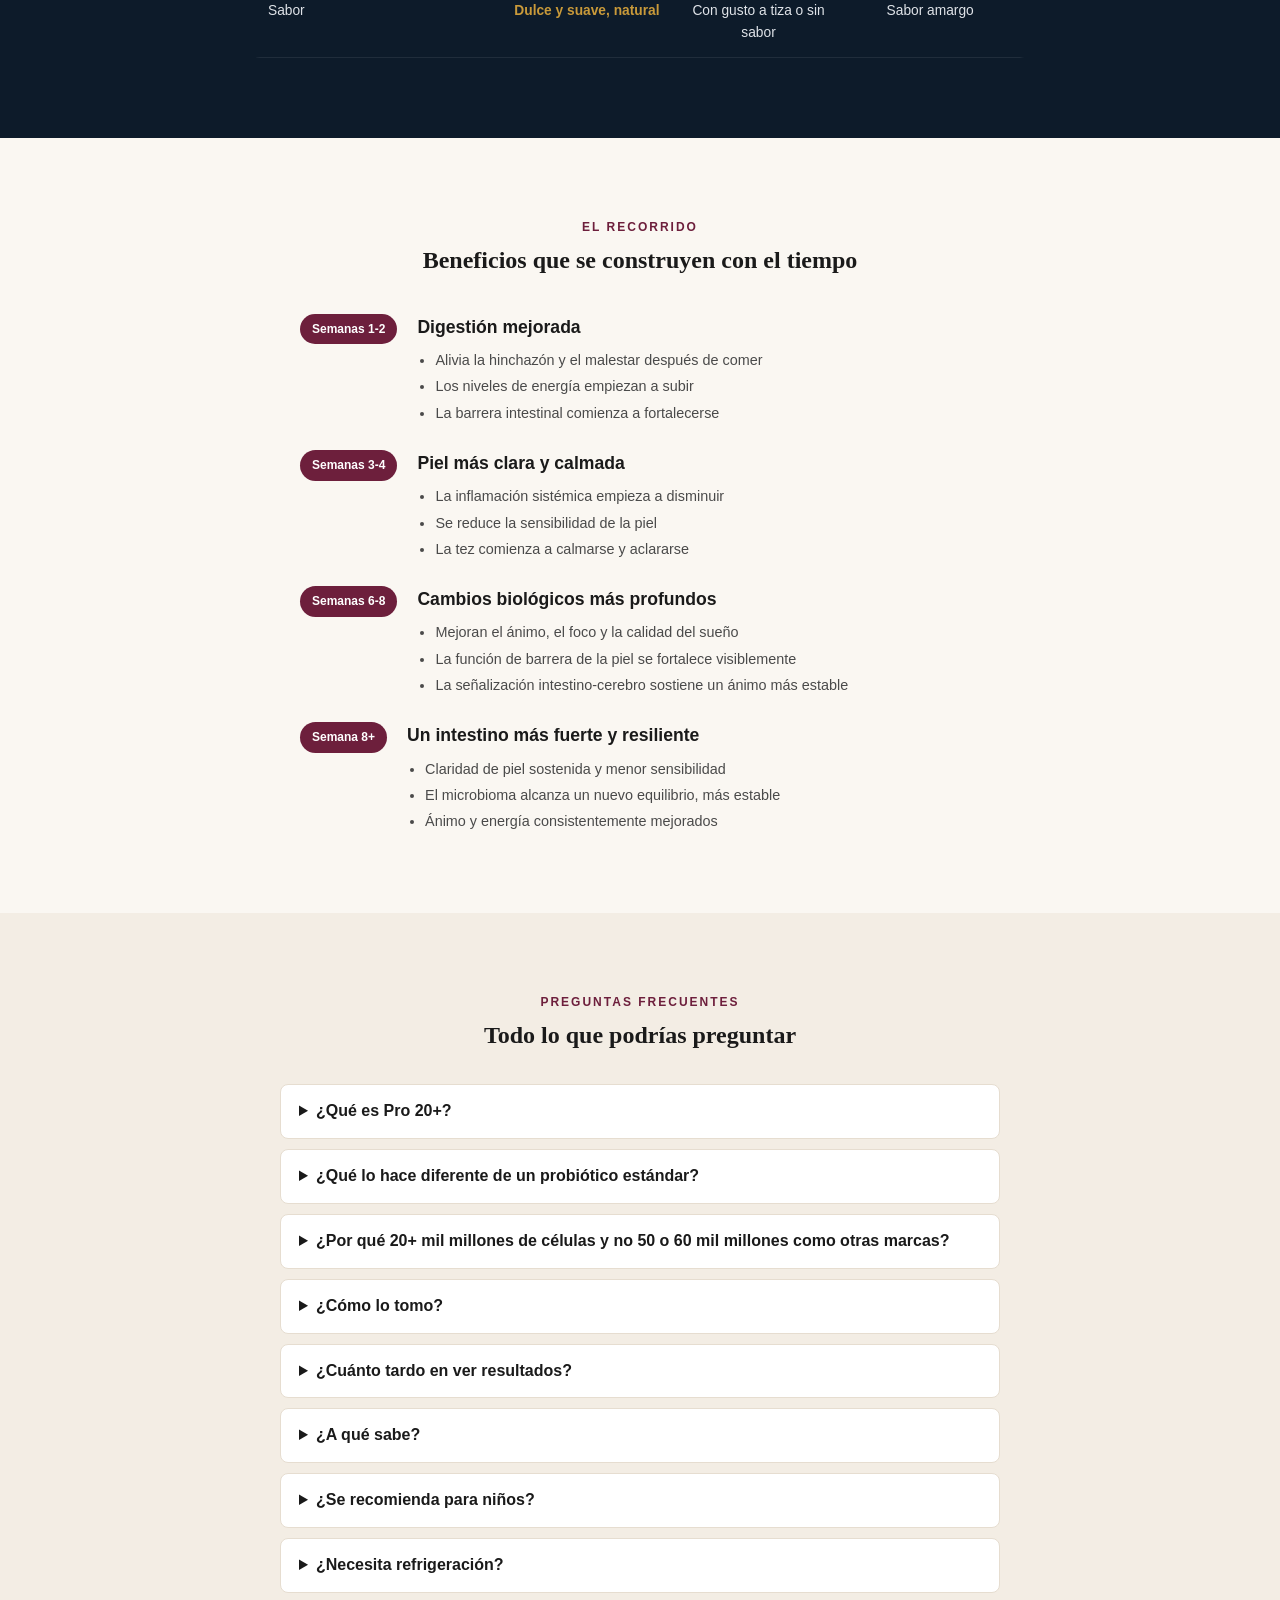
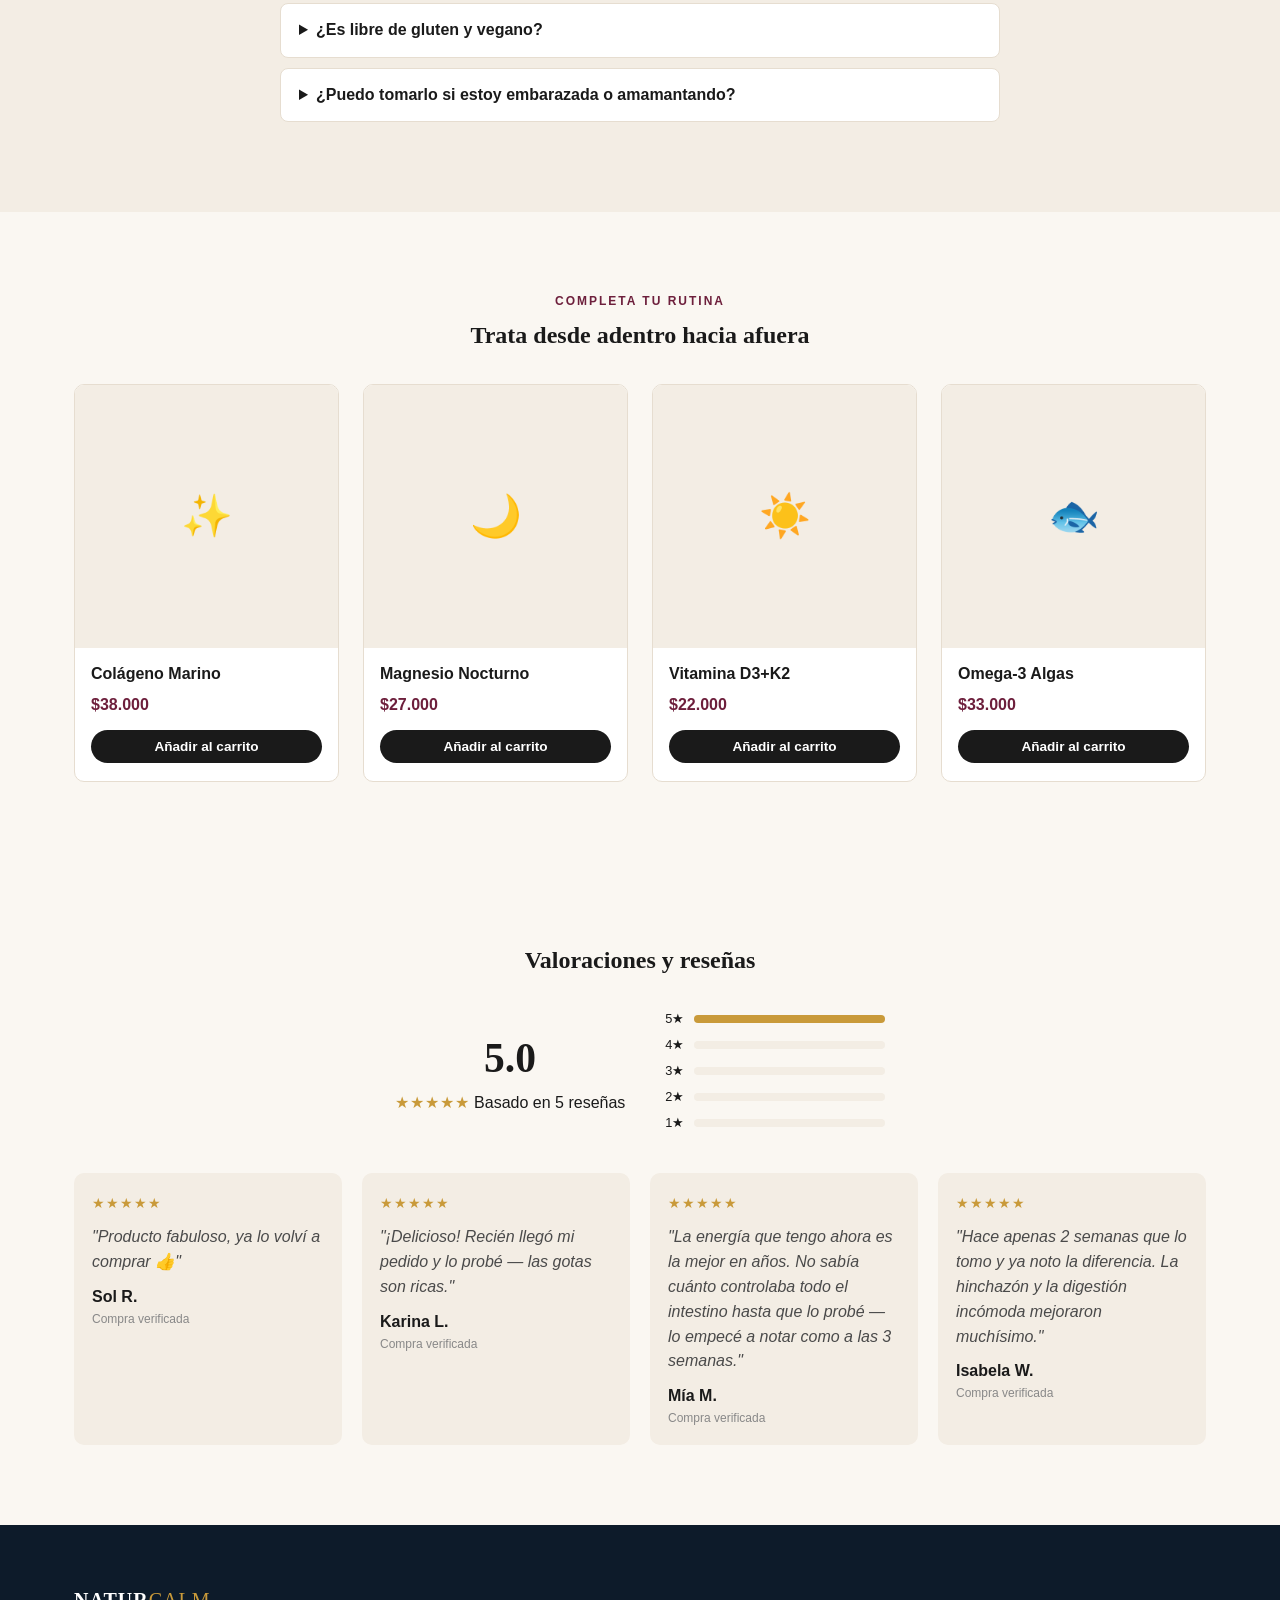
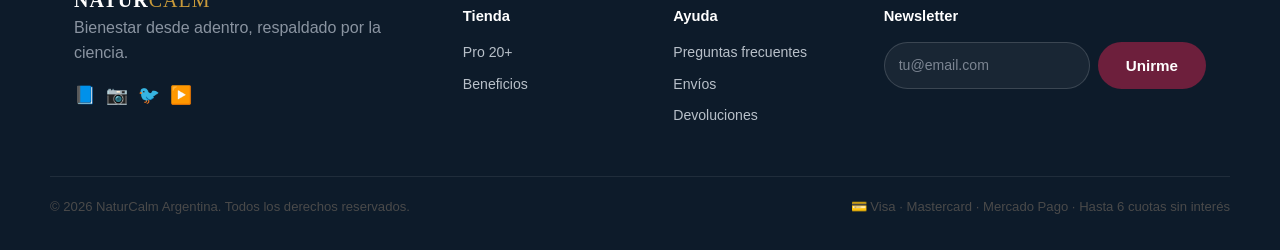
==== commit 4f6b9bee: "Rebuild hero to match reference bundle design exactly Replace the generic hero with the real design:" ====
--- a/index.html
+++ b/index.html
@@ -34,60 +34,77 @@
 <section class="product-hero" id="producto">
   <div class="container product-hero-grid">
     <div class="gallery">
-      <div class="gallery-main" id="galleryMain"><img src="images/real/hero-bottle-hand.png" alt="Frasco de NaturCalm Pro 20+ en mano"></div>
+      <div class="gallery-main" id="galleryMain">
+        <span class="gallery-badge">BIÓTICO 3 EN 1</span>
+        <img src="images/real/product-bottle-box.png" alt="Frasco y caja de NaturCalm Pro 20+">
+        <button class="gallery-arrow gallery-arrow-prev" id="galleryPrev" aria-label="Imagen anterior">←</button>
+        <button class="gallery-arrow gallery-arrow-next" id="galleryNext" aria-label="Imagen siguiente">→</button>
+      </div>
       <div class="gallery-thumbs" id="galleryThumbs">
-        <button class="thumb active" data-type="img" data-img="images/real/hero-bottle-hand.png"><img src="images/real/hero-bottle-hand.png" alt="Frasco en mano"></button>
+        <button class="thumb active" data-type="img" data-img="images/real/product-bottle-box.png"><img src="images/real/product-bottle-box.png" alt="Frasco y caja"></button>
+        <button class="thumb" data-type="img" data-img="images/real/step2-dropper-mouth.png"><img src="images/real/step2-dropper-mouth.png" alt="Aplicando la gota"></button>
+        <button class="thumb" data-type="img" data-img="images/real/card-strains-complex-natcalm.png"><img src="images/real/card-strains-complex-natcalm.png" alt="4 complejos y sinergia probiótica"></button>
         <button class="thumb" data-type="img" data-img="images/real/card-gut-talks-natcalm.png"><img src="images/real/card-gut-talks-natcalm.png" alt="Tu intestino habla de todo"></button>
-        <button class="thumb" data-type="img" data-img="images/real/card-strains-complex-natcalm.png"><img src="images/real/card-strains-complex-natcalm.png" alt="4 complejos y sinergia probiótica"></button>
         <button class="thumb" data-type="img" data-img="images/real/card-features-natcalm.png"><img src="images/real/card-features-natcalm.png" alt="Salud intestinal, piel radiante, sistema inmune"></button>
-        <button class="thumb" data-type="img" data-img="images/product-hero.svg"><img src="images/product-hero.svg" alt="Frasco y caja"></button>
       </div>
     </div>
 
     <div class="product-info">
-      <p class="eyebrow">Más vendido</p>
-      <h1>Pro 20+</h1>
-      <p class="hero-tagline">Bienestar completo, simplificado.</p>
-      <p class="hero-sub">Prebiótico + probiótico + posbiótico en una sola gota diaria. 20 mil millones de UFC. 50 ml.</p>
-
       <div class="stars-row">
         <span class="stars">★★★★★</span>
-        <a href="#reseñas">5.0 · 5 reseñas</a>
-      </div>
-
+        <a href="#reseñas">5 reseñas</a>
+      </div>
+      <h1>Pro 20+</h1>
+      <h2 class="hero-subhead">Tratá la fuente, no solo la superficie</h2>
+      <p class="hero-sub">Tu intestino define mucho más que la digestión — moldea tu piel, tu ánimo y tu energía. Pro 20+ aporta 20+ mil millones de cultivos vivos en una sola gota diaria de 1 ml, actuando sobre el eje intestino-piel-cerebro para calmar la inflamación en su origen, antes de que llegue a la superficie.</p>
+      <ul class="hero-bullets">
+        <li>Calma la inflamación en su origen</li>
+        <li>La primera gota pre, pro y posbiótica del mercado</li>
+        <li>20+ mil millones de UFC, 4 cepas clínicamente estudiadas</li>
+        <li>Actúa sobre el eje intestino-piel-cerebro</li>
+      </ul>
+
+      <p class="hero-price">$34.900</p>
+
+      <p class="save-more-label">Sé constante. Ahorrá más</p>
       <div class="variant-select" id="variantSelect">
         <button class="variant-card" data-variant="1" data-price="34900">
+          <span class="variant-badge">Precio completo</span>
+          <span class="variant-radio"></span>
           <span class="variant-title">1 Unidad</span>
-          <span class="variant-note">Dura 1 mes</span>
+          <span class="variant-note">30 días · $1.163/día</span>
           <span class="variant-price">$34.900</span>
         </button>
         <button class="variant-card best" data-variant="2+1" data-price="54900">
-          <span class="variant-badge">Más popular</span>
+          <span class="variant-badge">Llevás 3, pagás 2</span>
+          <span class="variant-radio checked"></span>
           <span class="variant-title">2+1</span>
-          <span class="variant-note">Dura 3 meses</span>
-          <span class="variant-price">$54.900</span>
+          <span class="variant-note">90 días · $610/día</span>
+          <span class="variant-price">$18.300<small>/unidad</small></span>
+          <span class="variant-old-price">$34.900</span>
         </button>
         <button class="variant-card" data-variant="3+2" data-price="78900">
-          <span class="variant-badge">Mejor precio</span>
+          <span class="variant-badge">Llevás 5, pagás 3</span>
+          <span class="variant-radio"></span>
           <span class="variant-title">3+2</span>
-          <span class="variant-note">Dura 5 meses</span>
-          <span class="variant-price">$78.900</span>
+          <span class="variant-note">150 días · $526/día</span>
+          <span class="variant-price">$15.780<small>/unidad</small></span>
+          <span class="variant-old-price">$34.900</span>
         </button>
       </div>
 
-      <div class="qty-add-row">
-        <div class="qty-stepper">
-          <button id="qtyMinus" aria-label="Reducir cantidad">−</button>
-          <span id="qtyValue">1</span>
-          <button id="qtyPlus" aria-label="Aumentar cantidad">+</button>
-        </div>
-        <button class="btn btn-primary btn-add" id="addToCartBtn">Añadir al carrito — <span id="addToCartPrice">$34.900</span></button>
-      </div>
+      <p class="free-shipping-note">Envío gratis en compras de 2 o más unidades</p>
+
+      <button class="btn btn-primary btn-buy" id="addToCartBtn">Comprar ahora — <span id="addToCartPrice">$54.900</span> ↗</button>
 
       <div class="trust-row">
-        <div><span>🔒</span>Pago seguro con Mercado Pago</div>
-        <div><span>🚚</span>Envío gratis +$50.000</div>
-        <div><span>↩️</span>Garantía 60 días</div>
+        <div><span>📦</span>60 días de devolución fácil</div>
+        <div><span>💳</span>Hasta 6 cuotas sin interés</div>
+      </div>
+
+      <div class="science-quote">
+        <span class="science-quote-icon">⚛️</span>
+        <p>"La disregulación del eje intestino-piel está cada vez más asociada a brotes crónicos, por eso tratar el microbioma y la barrera de la piel en conjunto tiene sentido biológico."</p>
       </div>
 
       <div class="accordion">
--- a/styles.css
+++ b/styles.css
@@ -140,6 +140,7 @@
 }
 
 .gallery-main {
+  position: relative;
   background: linear-gradient(135deg, var(--paper-2), #fff);
   border: 1px solid var(--border);
   border-radius: var(--radius);
@@ -153,7 +154,41 @@
 
 .gallery-main img { width: 100%; height: 100%; object-fit: contain; }
 
-.gallery-thumbs { display: flex; gap: 10px; margin-top: 12px; }
+.gallery-badge {
+  position: absolute;
+  top: 14px;
+  left: 14px;
+  z-index: 2;
+  background: var(--accent);
+  color: #fff;
+  font-size: 0.7rem;
+  font-weight: 700;
+  letter-spacing: 0.5px;
+  padding: 6px 14px;
+  border-radius: 999px;
+}
+
+.gallery-arrow {
+  position: absolute;
+  top: 50%;
+  transform: translateY(-50%);
+  z-index: 2;
+  width: 36px;
+  height: 36px;
+  border-radius: 50%;
+  border: none;
+  background: var(--accent);
+  color: #fff;
+  font-size: 1rem;
+  cursor: pointer;
+  display: flex;
+  align-items: center;
+  justify-content: center;
+}
+.gallery-arrow-prev { left: 14px; }
+.gallery-arrow-next { right: 14px; }
+
+.gallery-thumbs { display: flex; gap: 10px; margin-top: 12px; flex-wrap: wrap; }
 
 .thumb {
   width: 60px;
@@ -181,22 +216,39 @@
   font-weight: 700;
 }
 
-.product-info h1 { font-size: 2.2rem; }
+.product-info h1 { font-size: 2.2rem; margin-bottom: 4px; }
+.hero-subhead { font-family: -apple-system, sans-serif; font-size: 1.1rem; margin-bottom: 10px; }
 .hero-tagline { font-weight: 700; color: var(--accent); font-size: 1.05rem; margin-bottom: 4px; }
-.hero-sub { font-size: 1rem; }
-
-.stars-row { display: flex; align-items: center; gap: 10px; margin-bottom: 20px; font-size: 0.9rem; }
+.hero-sub { font-size: 0.95rem; }
+
+.hero-bullets { list-style: none; padding: 0; margin: 0 0 16px; display: flex; flex-direction: column; gap: 6px; }
+.hero-bullets li { position: relative; padding-left: 20px; font-size: 0.92rem; }
+.hero-bullets li::before { content: "•"; position: absolute; left: 4px; color: var(--accent); font-weight: 700; }
+
+.hero-price { font-size: 1.6rem; font-weight: 700; margin-bottom: 10px; }
+
+.stars-row { display: flex; align-items: center; gap: 10px; margin-bottom: 10px; font-size: 0.9rem; }
 .stars { color: var(--gold); letter-spacing: 1px; }
 .stars.small { font-size: 0.85rem; }
 
-.variant-select { display: grid; grid-template-columns: repeat(3, 1fr); gap: 12px; margin-bottom: 18px; }
+.save-more-label {
+  text-align: center;
+  font-weight: 700;
+  font-family: -apple-system, sans-serif;
+  font-size: 0.95rem;
+  border-top: 1px solid var(--border);
+  padding-top: 16px;
+  margin-bottom: 14px;
+}
+
+.variant-select { display: grid; grid-template-columns: repeat(3, 1fr); gap: 12px; margin-bottom: 12px; }
 
 .variant-card {
   position: relative;
   background: #fff;
   border: 2px solid var(--border);
   border-radius: var(--radius);
-  padding: 16px 10px;
+  padding: 22px 8px 14px;
   display: flex;
   flex-direction: column;
   align-items: center;
@@ -206,54 +258,71 @@
 }
 
 .variant-card.selected, .variant-card:hover { border-color: var(--accent); }
-.variant-card.best { border-color: var(--gold); }
+.variant-card.best { border-color: var(--accent); }
 
 .variant-badge {
   position: absolute;
-  top: -10px;
-  background: var(--gold);
-  color: #fff;
-  font-size: 0.65rem;
-  padding: 2px 8px;
-  border-radius: 999px;
-  font-weight: 700;
-}
+  top: -11px;
+  left: 50%;
+  transform: translateX(-50%);
+  background: var(--accent);
+  color: #fff;
+  font-size: 0.62rem;
+  padding: 3px 10px;
+  border-radius: 999px;
+  font-weight: 700;
+  white-space: nowrap;
+}
+
+.variant-radio {
+  width: 18px;
+  height: 18px;
+  border-radius: 50%;
+  border: 2px solid var(--border);
+  margin: 6px 0 4px;
+}
+.variant-radio.checked { border-color: var(--accent); background: radial-gradient(var(--accent) 0 40%, transparent 44%); }
 
 .variant-title { font-weight: 700; }
-.variant-note { font-size: 0.78rem; color: #888; }
-.variant-price { font-weight: 700; color: var(--accent); }
-
-.qty-add-row { display: flex; gap: 12px; margin-bottom: 20px; }
-
-.qty-stepper {
-  display: flex;
-  align-items: center;
-  border: 1px solid var(--border);
-  border-radius: 999px;
-  overflow: hidden;
-}
-.qty-stepper button {
-  background: none;
-  border: none;
-  width: 38px;
-  height: 44px;
-  font-size: 1.1rem;
-  cursor: pointer;
-}
-.qty-stepper span { width: 30px; text-align: center; font-weight: 600; }
-
-.btn-add { flex: 1; }
+.variant-note {
+  font-size: 0.7rem;
+  font-weight: 700;
+  color: #fff;
+  background: var(--accent-dark);
+  border-radius: 999px;
+  padding: 3px 8px;
+  margin: 2px 0;
+}
+.variant-price { font-weight: 700; color: var(--ink); font-size: 1rem; }
+.variant-price small { font-weight: 500; font-size: 0.7rem; color: #888; }
+.variant-old-price { font-size: 0.78rem; color: #999; text-decoration: line-through; }
+
+.free-shipping-note { text-align: center; font-size: 0.85rem; color: #666; border-top: 1px solid var(--border); padding-top: 12px; margin-bottom: 16px; }
+
+.btn-buy { display: block; width: 100%; text-align: center; padding: 16px; font-size: 1rem; margin-bottom: 16px; }
 
 .trust-row {
   display: flex;
-  justify-content: space-between;
-  gap: 8px;
+  justify-content: center;
+  gap: 24px;
   font-size: 0.82rem;
   color: #666;
-  margin-bottom: 26px;
+  margin-bottom: 20px;
   flex-wrap: wrap;
 }
 .trust-row div { display: flex; align-items: center; gap: 6px; }
+
+.science-quote {
+  display: flex;
+  gap: 12px;
+  align-items: flex-start;
+  background: var(--paper-2);
+  border-radius: var(--radius);
+  padding: 16px;
+  margin-bottom: 20px;
+}
+.science-quote-icon { font-size: 1.3rem; }
+.science-quote p { margin: 0; font-size: 0.85rem; font-style: italic; color: #555; }
 
 .accordion details {
   border-top: 1px solid var(--border);
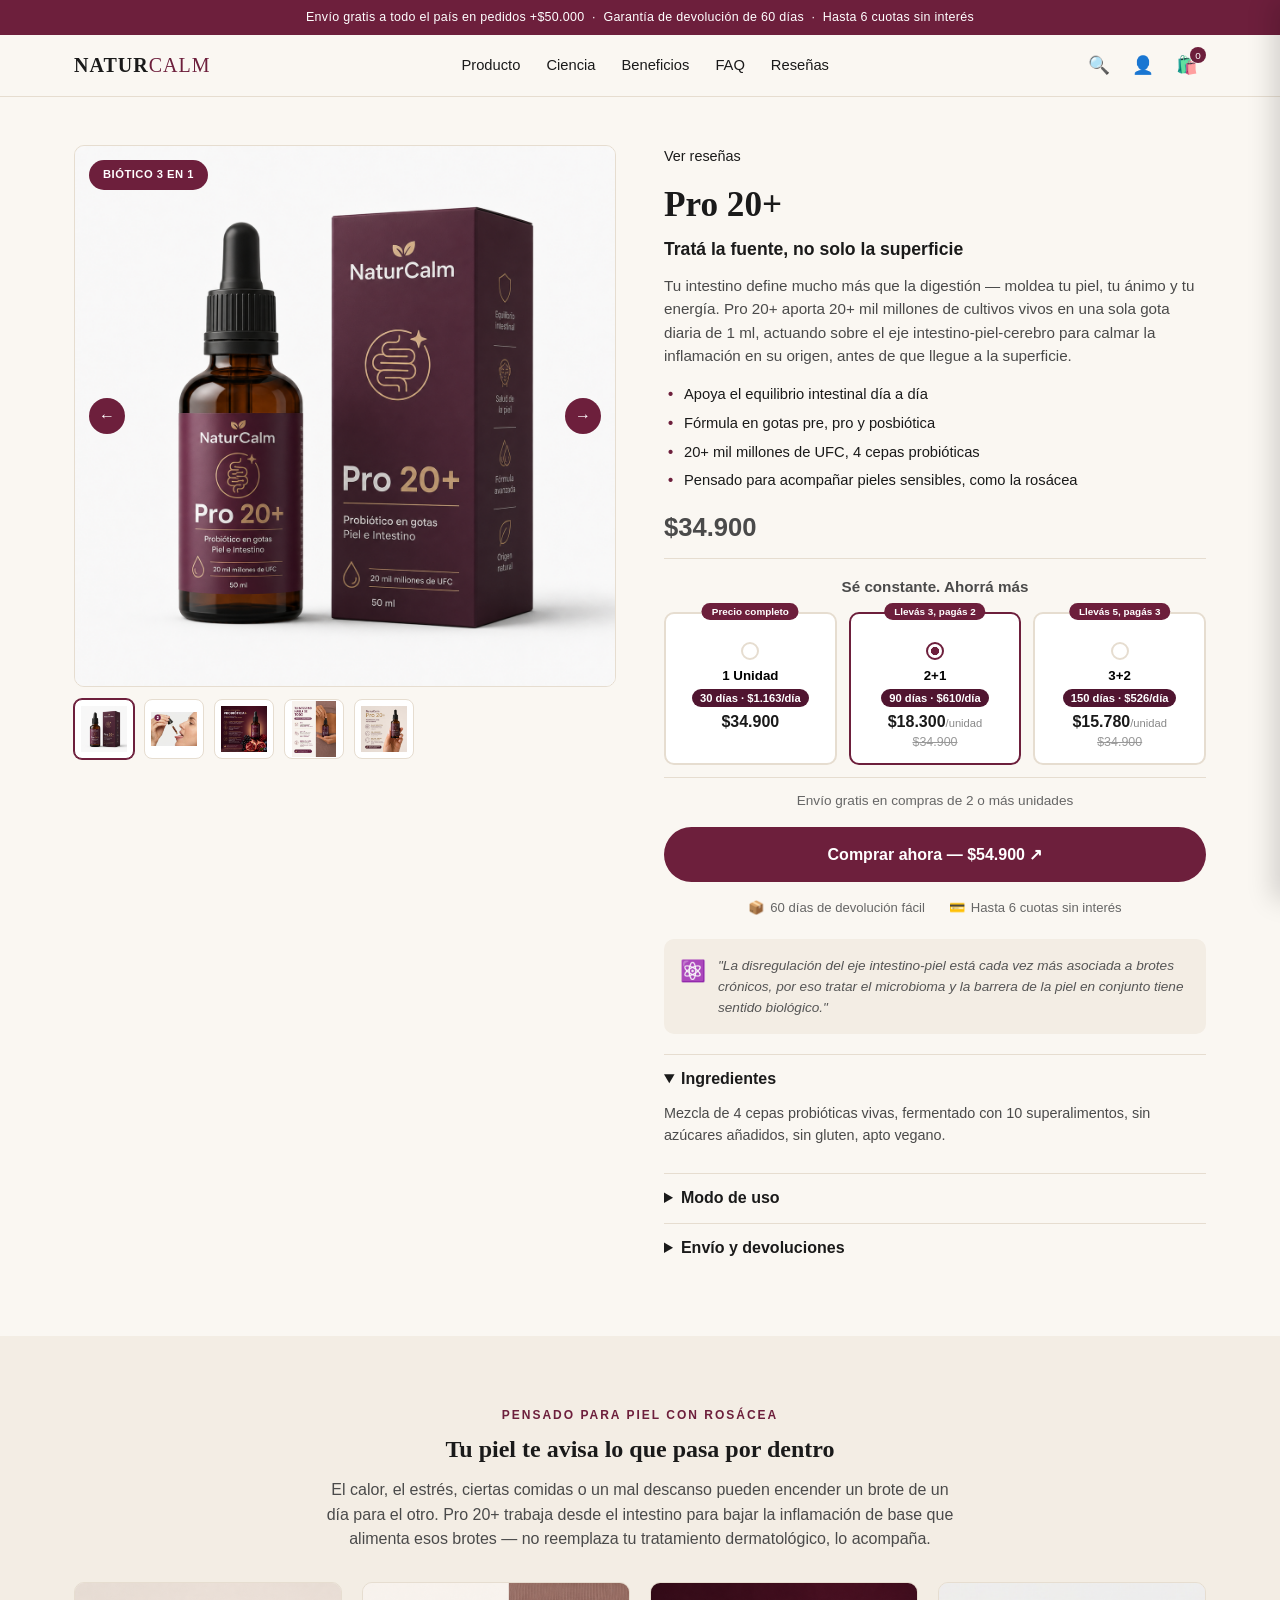
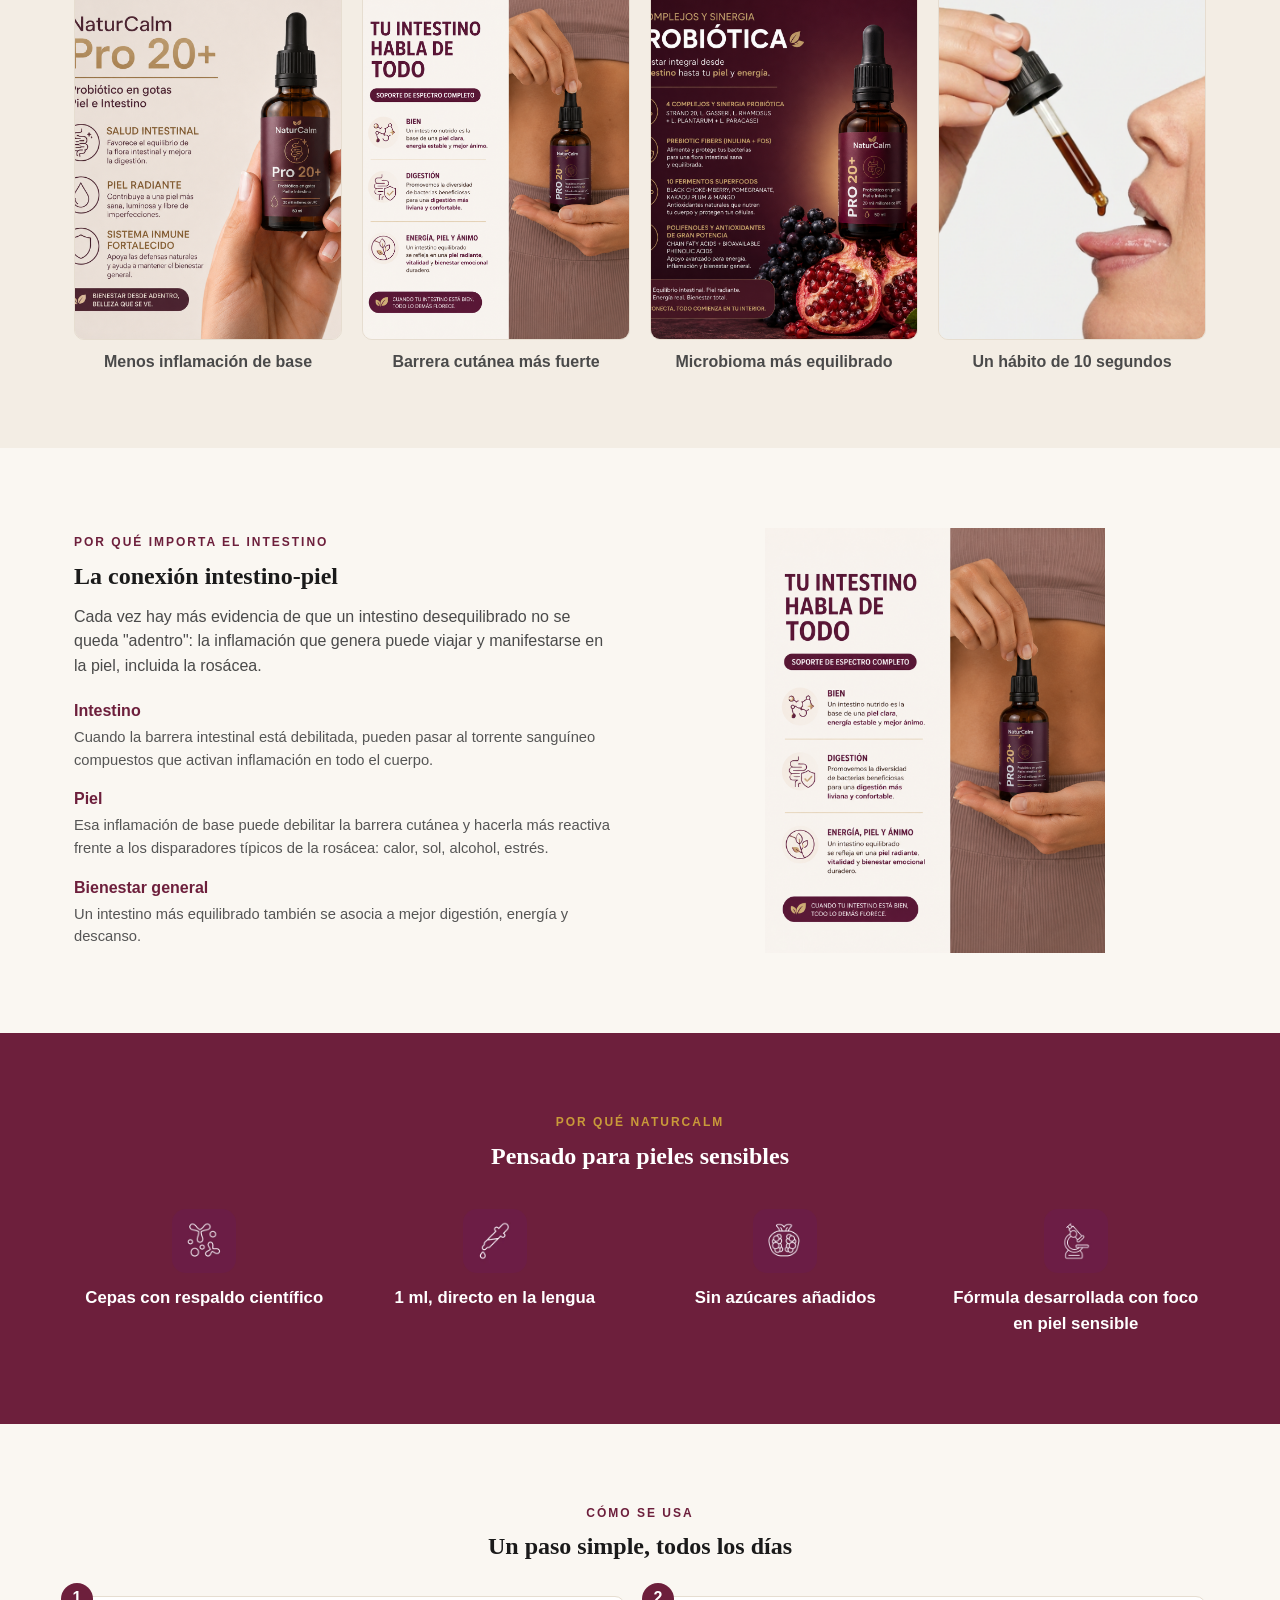
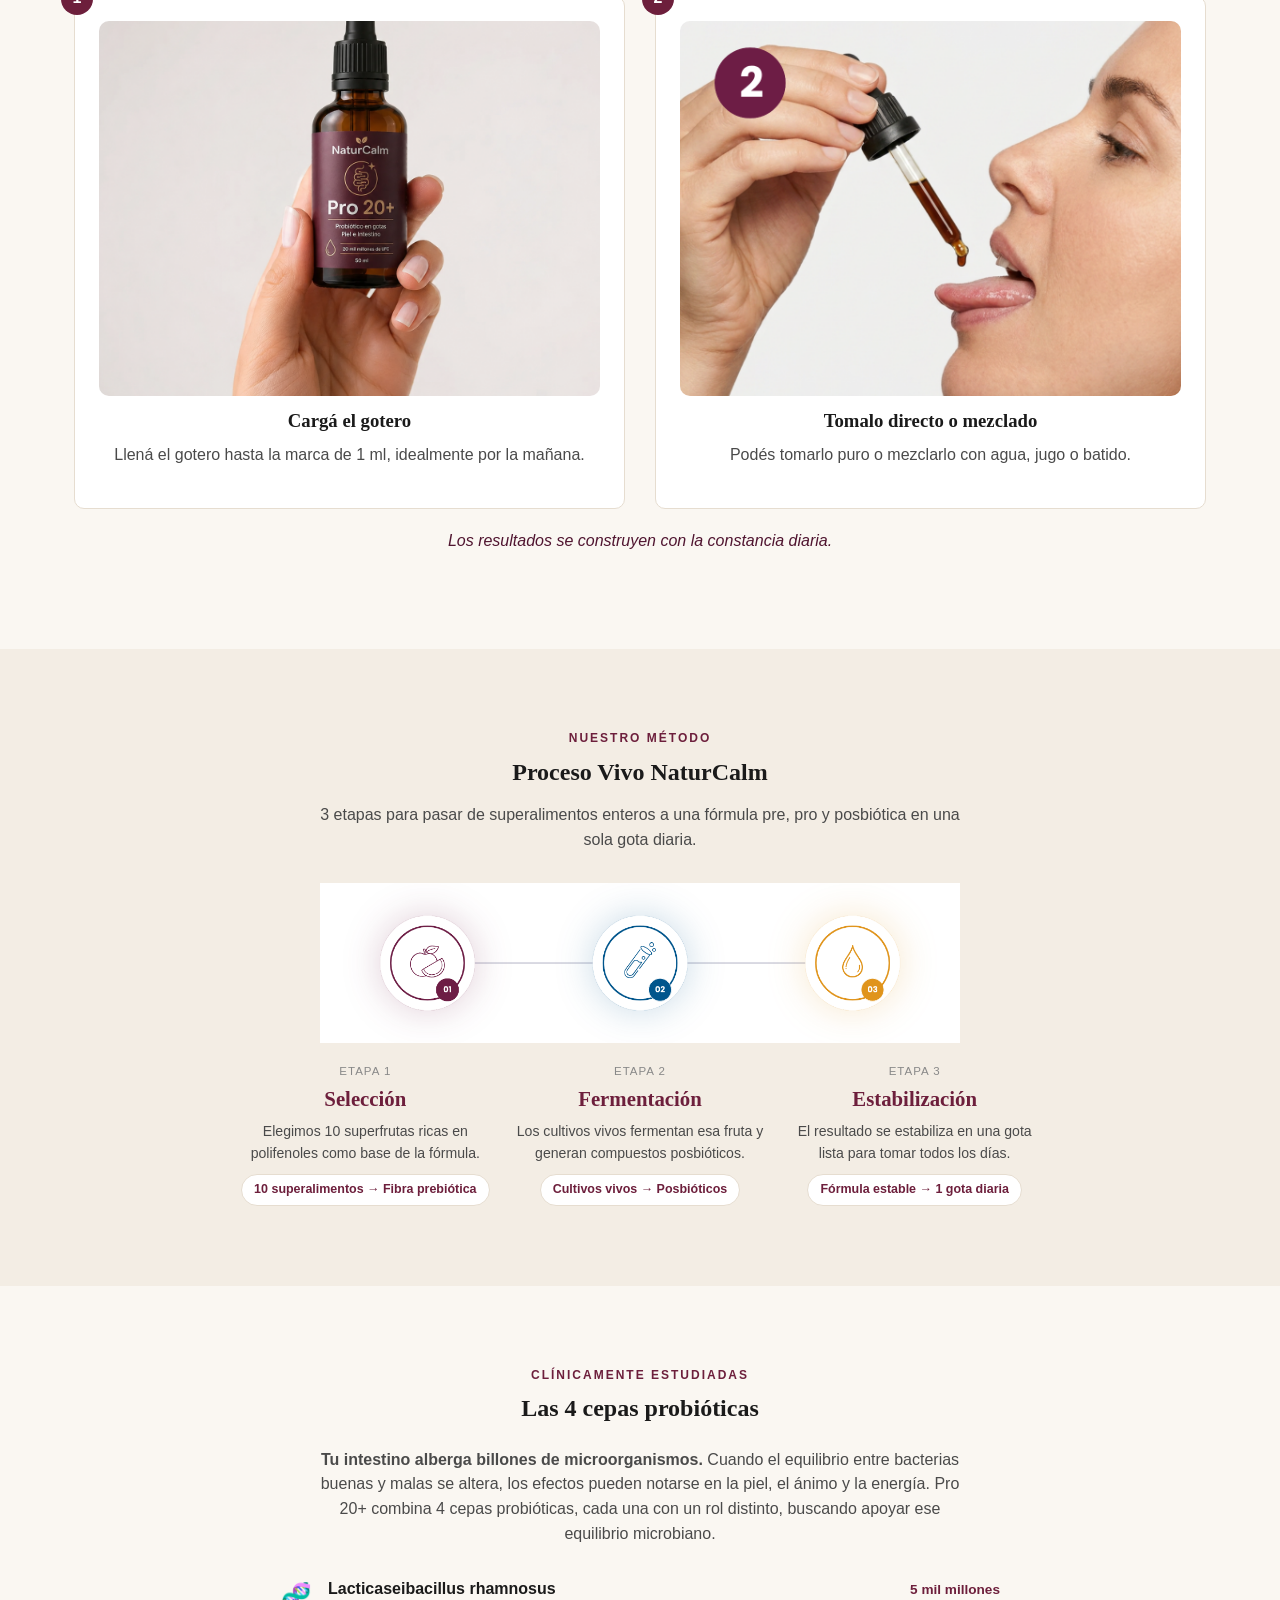
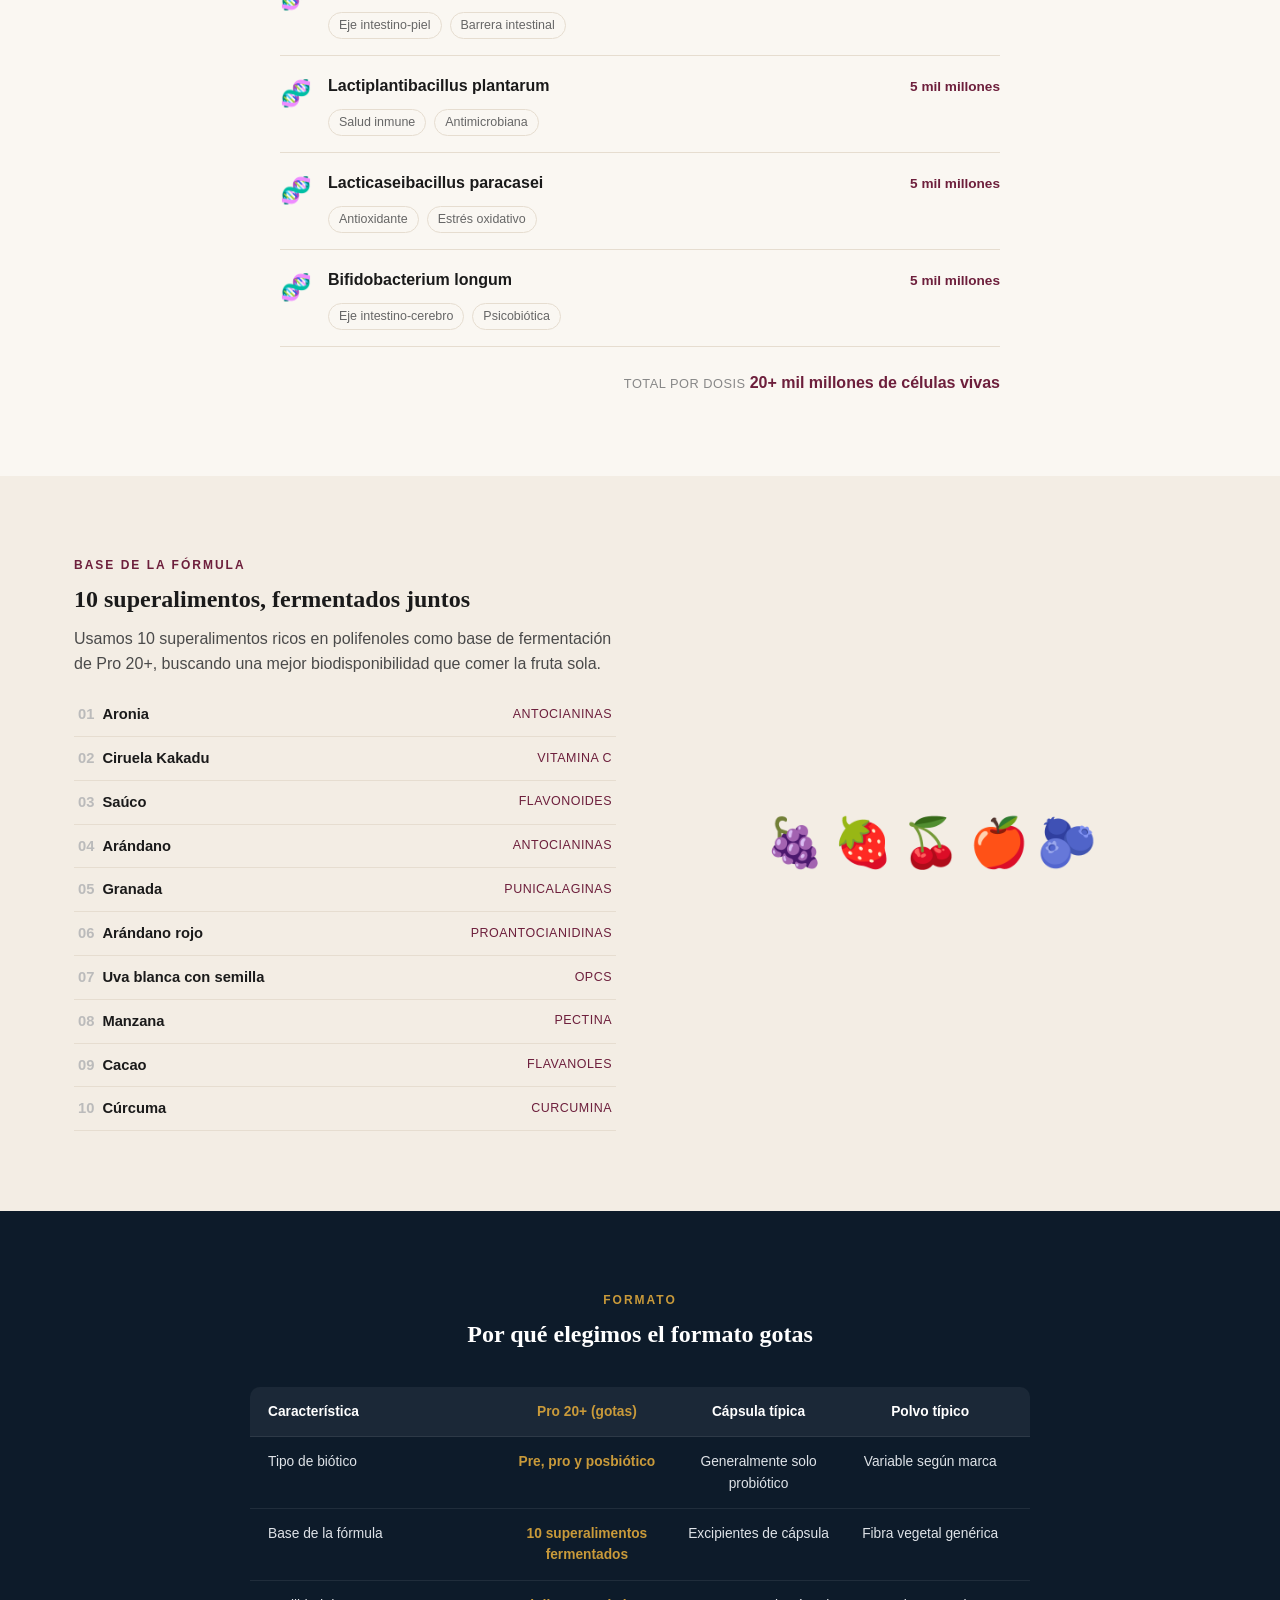
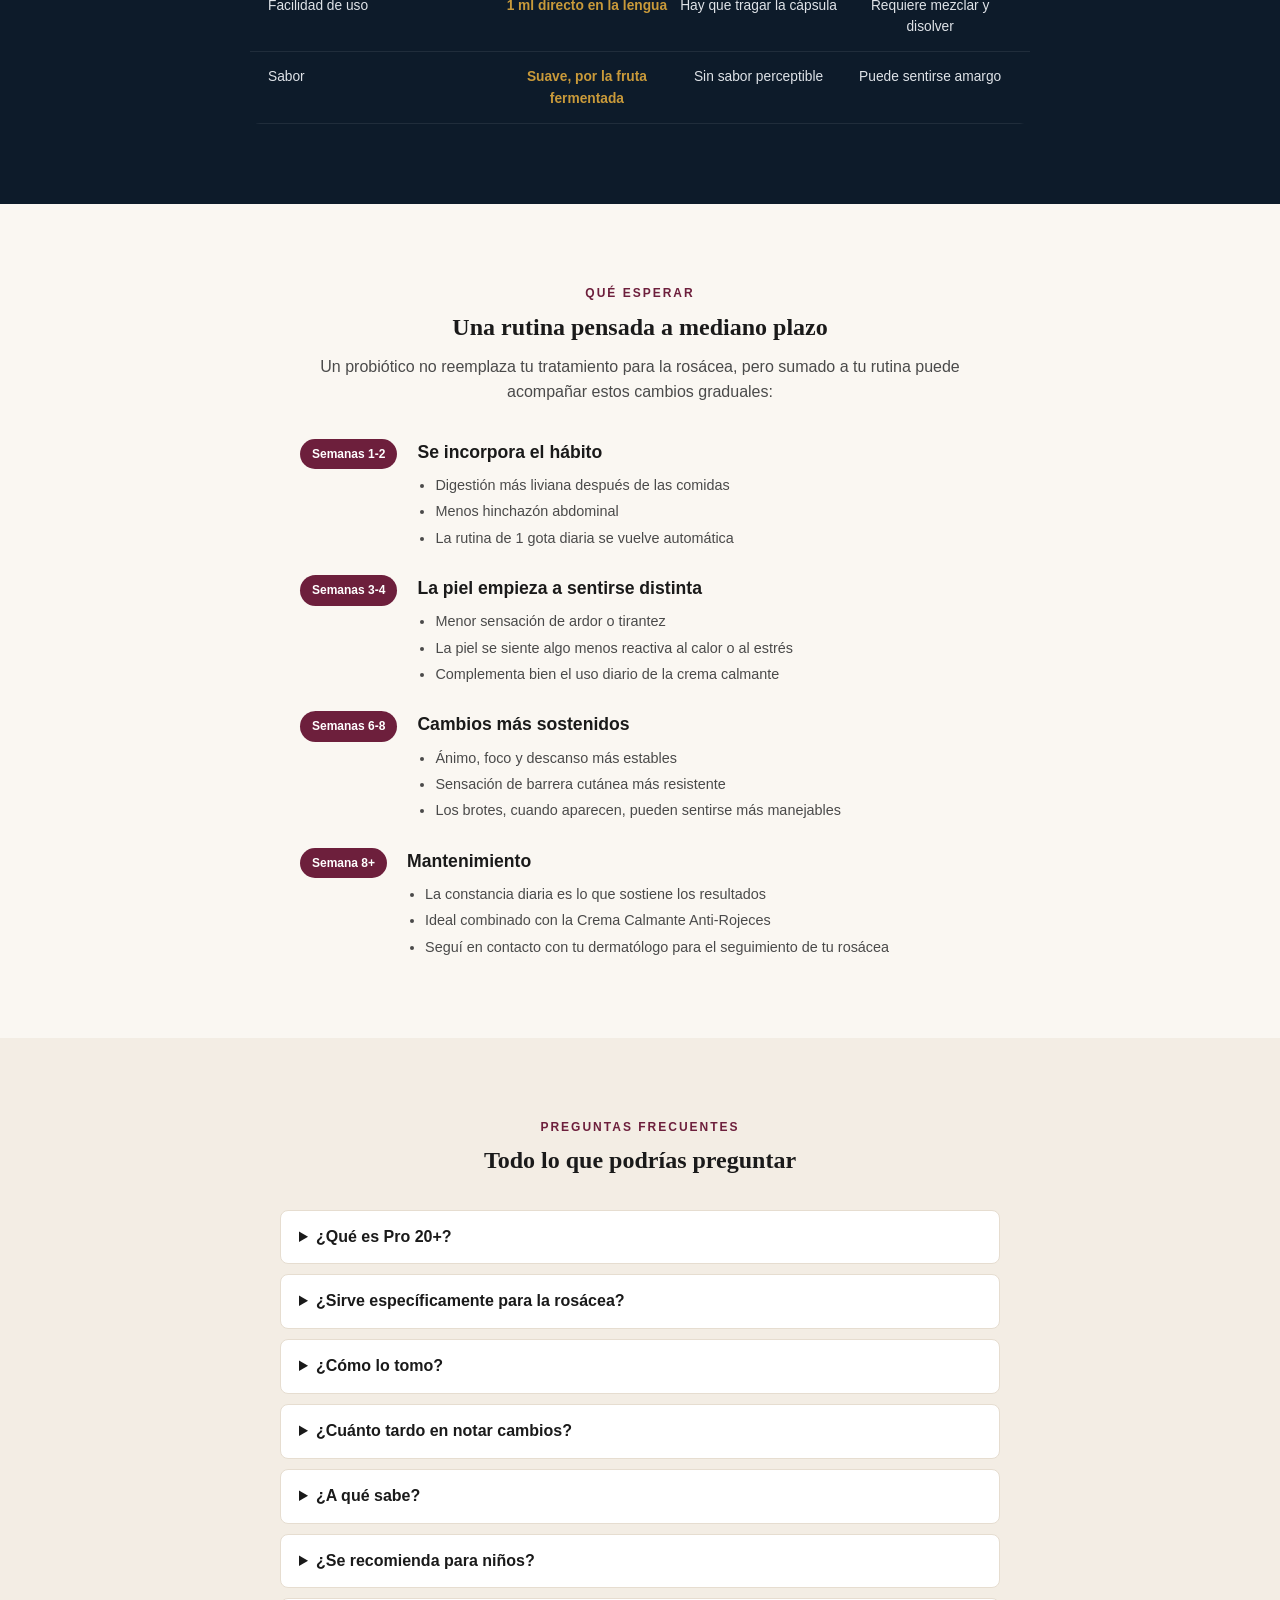
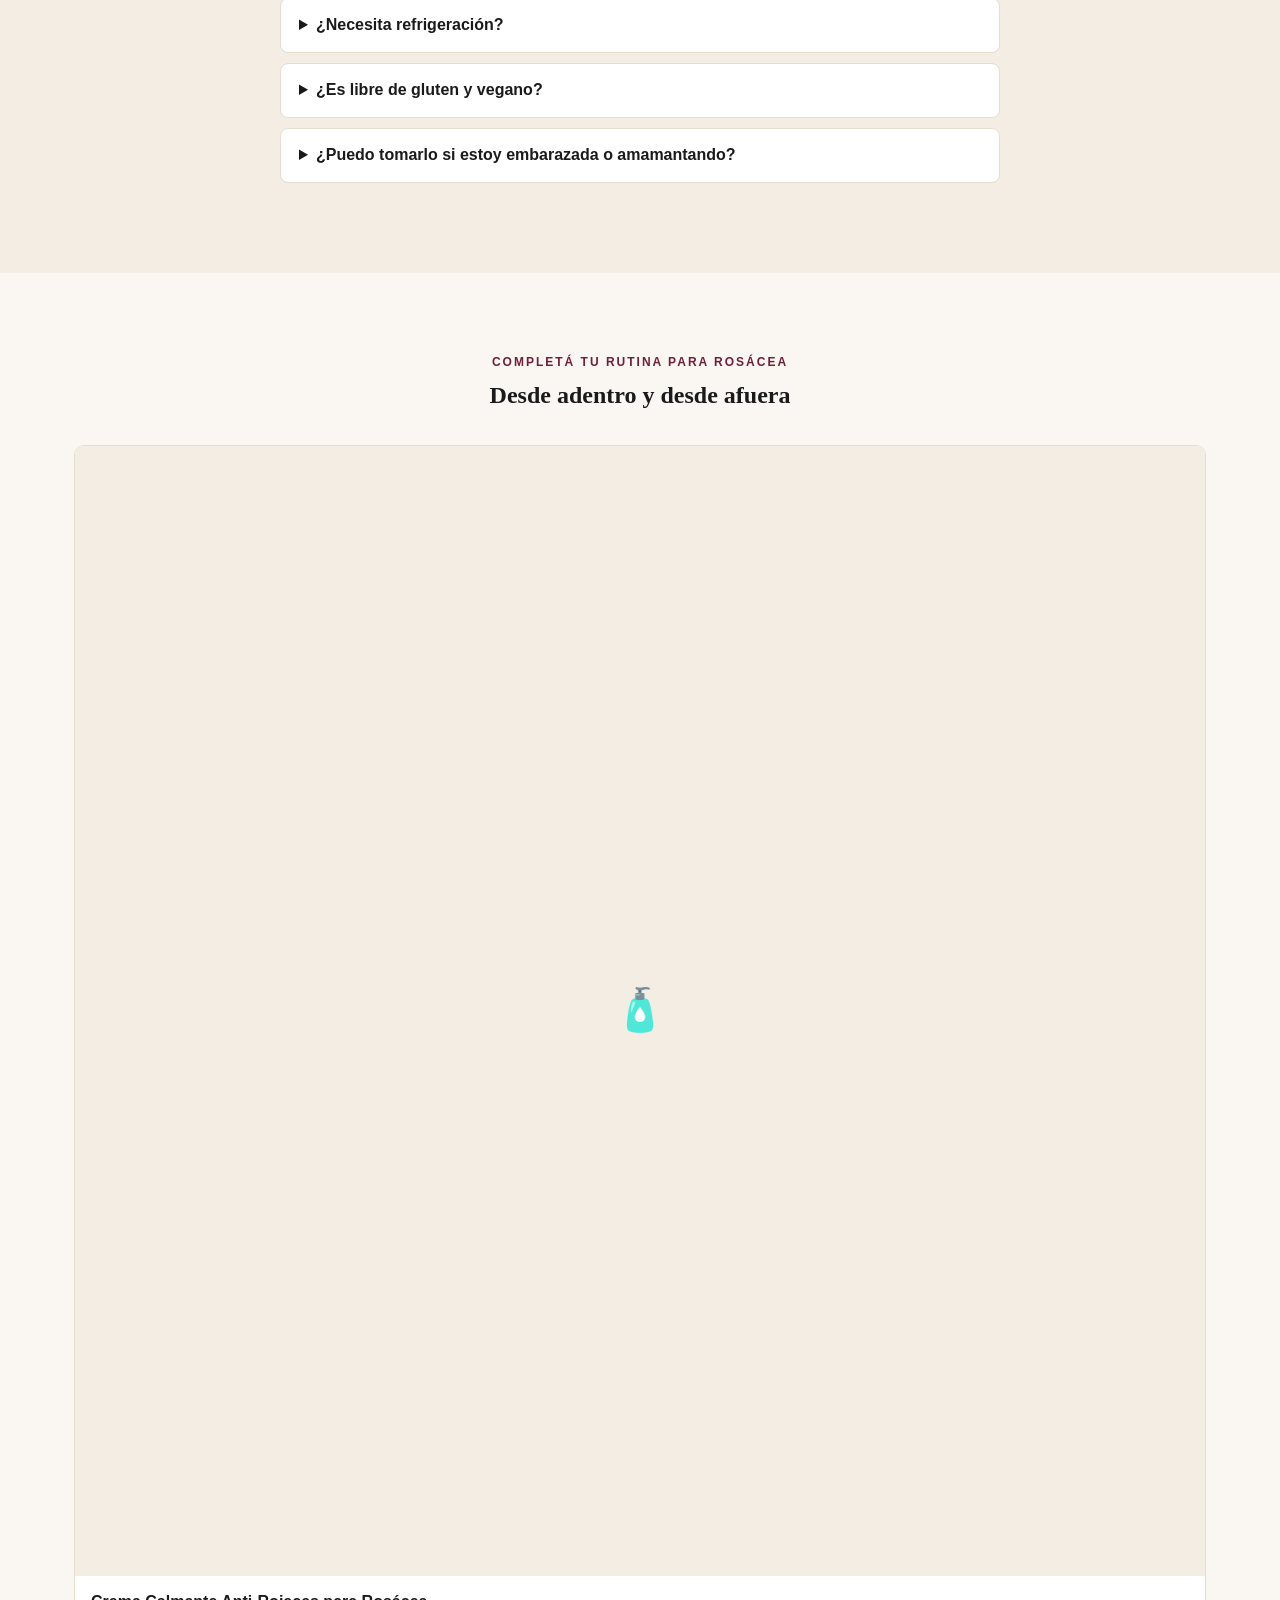
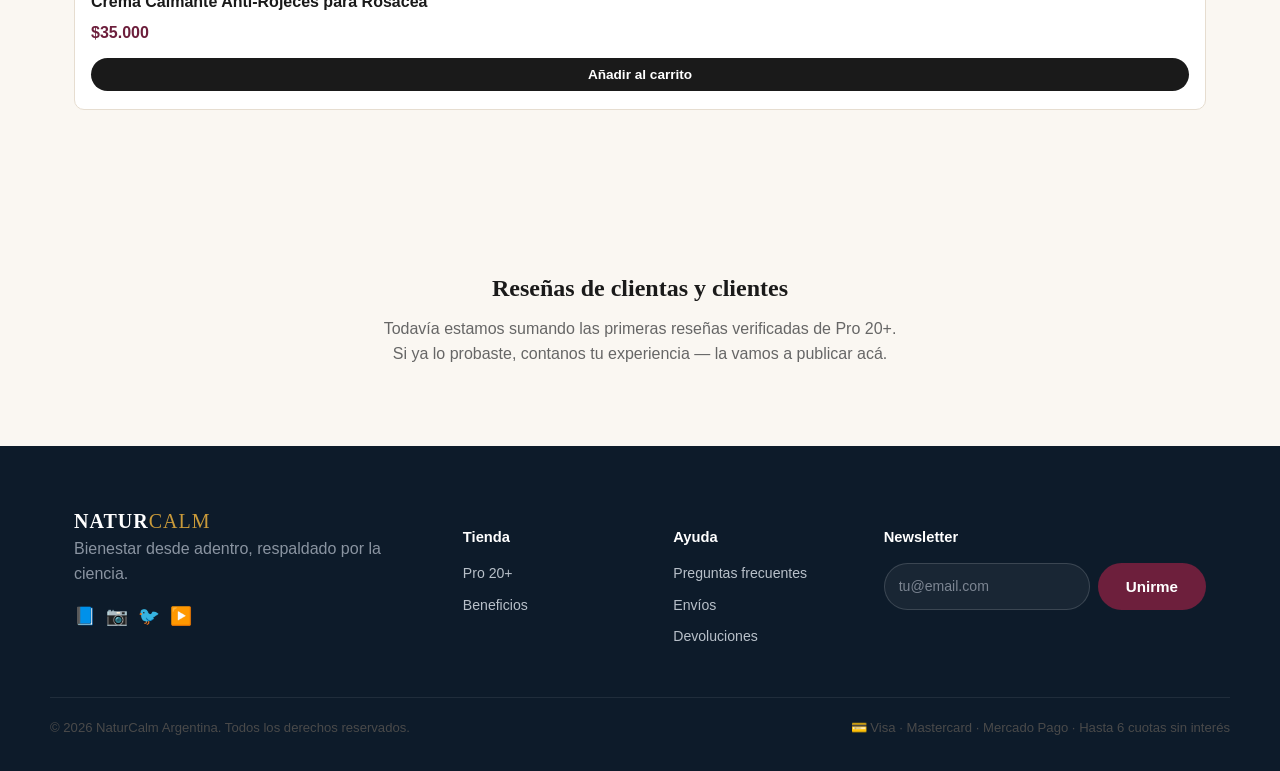
==== commit fbf77c85: "Rewrite product page content to be original and remove infringing material Replaces content that was" ====
--- a/index.html
+++ b/index.html
@@ -51,17 +51,16 @@
 
     <div class="product-info">
       <div class="stars-row">
-        <span class="stars">★★★★★</span>
-        <a href="#reseñas">5 reseñas</a>
+        <a href="#reseñas">Ver reseñas</a>
       </div>
       <h1>Pro 20+</h1>
       <h2 class="hero-subhead">Tratá la fuente, no solo la superficie</h2>
       <p class="hero-sub">Tu intestino define mucho más que la digestión — moldea tu piel, tu ánimo y tu energía. Pro 20+ aporta 20+ mil millones de cultivos vivos en una sola gota diaria de 1 ml, actuando sobre el eje intestino-piel-cerebro para calmar la inflamación en su origen, antes de que llegue a la superficie.</p>
       <ul class="hero-bullets">
-        <li>Calma la inflamación en su origen</li>
-        <li>La primera gota pre, pro y posbiótica del mercado</li>
-        <li>20+ mil millones de UFC, 4 cepas clínicamente estudiadas</li>
-        <li>Actúa sobre el eje intestino-piel-cerebro</li>
+        <li>Apoya el equilibrio intestinal día a día</li>
+        <li>Fórmula en gotas pre, pro y posbiótica</li>
+        <li>20+ mil millones de UFC, 4 cepas probióticas</li>
+        <li>Pensado para acompañar pieles sensibles, como la rosácea</li>
       </ul>
 
       <p class="hero-price">$34.900</p>
@@ -125,31 +124,28 @@
   </div>
 </section>
 
-<!-- RESULTS STRIP -->
+<!-- ROSACEA FOCUS BAND -->
 <section class="results-strip">
   <div class="container">
-    <p class="section-kicker center">La marca</p>
-    <h2 class="center">Más de 25 años de resultados</h2>
+    <p class="section-kicker center">Pensado para piel con rosácea</p>
+    <h2 class="center">Tu piel te avisa lo que pasa por dentro</h2>
+    <p class="center" style="max-width:640px;margin:0 auto 30px;">El calor, el estrés, ciertas comidas o un mal descanso pueden encender un brote de un día para el otro. Pro 20+ trabaja desde el intestino para bajar la inflamación de base que alimenta esos brotes — no reemplaza tu tratamiento dermatológico, lo acompaña.</p>
     <div class="results-grid">
       <div class="result-card">
-        <div class="result-photo"><img src="images/real/before-after-eczema-face.png" alt="Antes y después de eczema"></div>
-        <p class="result-age">Eczema</p>
-        <span class="stars small">★★★★★</span>
+        <div class="result-photo"><img src="images/real/card-features-natcalm.png" alt="Salud intestinal, piel y sistema inmune"></div>
+        <p class="result-age">Menos inflamación de base</p>
       </div>
       <div class="result-card">
-        <div class="result-photo"><img src="images/real/before-after-eczema-hand.png" alt="Antes y después de eczema en la mano"></div>
-        <p class="result-age">Eczema</p>
-        <span class="stars small">★★★★★</span>
+        <div class="result-photo"><img src="images/real/card-gut-talks-natcalm.png" alt="El intestino y su conexión con la piel"></div>
+        <p class="result-age">Barrera cutánea más fuerte</p>
       </div>
       <div class="result-card">
-        <div class="result-photo"><img src="images/real/before-after-psoriasis.png" alt="Antes y después de psoriasis"></div>
-        <p class="result-age">Psoriasis</p>
-        <span class="stars small">★★★★★</span>
+        <div class="result-photo"><img src="images/real/card-strains-complex-natcalm.png" alt="Complejo de 4 cepas probióticas"></div>
+        <p class="result-age">Microbioma más equilibrado</p>
       </div>
       <div class="result-card">
-        <div class="result-photo"><img src="images/real/before-after-rosacea.png" alt="Antes y después de rosácea"></div>
-        <p class="result-age">Rosácea</p>
-        <span class="stars small">★★★★★</span>
+        <div class="result-photo"><img src="images/real/step2-dropper-mouth.png" alt="Aplicando la gota diaria"></div>
+        <p class="result-age">Un hábito de 10 segundos</p>
       </div>
     </div>
   </div>
@@ -159,17 +155,17 @@
 <section class="science" id="ciencia">
   <div class="container science-grid">
     <div class="science-text">
-      <p class="section-kicker">La ciencia detrás de Pro 20+</p>
-      <h2>El eje Intestino–Piel–Cerebro</h2>
-      <p>3 sistemas. 1 vía biológica. Cuando el intestino se desregula, la inflamación que genera no se queda local: viaja.</p>
+      <p class="section-kicker">Por qué importa el intestino</p>
+      <h2>La conexión intestino-piel</h2>
+      <p>Cada vez hay más evidencia de que un intestino desequilibrado no se queda "adentro": la inflamación que genera puede viajar y manifestarse en la piel, incluida la rosácea.</p>
       <ul class="science-list">
-        <li><strong>Intestino</strong><span>Una barrera intestinal comprometida permite que entren endotoxinas bacterianas al torrente sanguíneo, generando inflamación sistémica.</span></li>
-        <li><strong>Piel</strong><span>La inflamación derivada del intestino compromete la barrera de la piel, impulsando condiciones crónicas desde adentro.</span></li>
-        <li><strong>Cerebro</strong><span>Las bacterias intestinales producen el 90% de la serotonina del cuerpo. El desequilibrio afecta directamente el ánimo, el foco y el sueño.</span></li>
+        <li><strong>Intestino</strong><span>Cuando la barrera intestinal está debilitada, pueden pasar al torrente sanguíneo compuestos que activan inflamación en todo el cuerpo.</span></li>
+        <li><strong>Piel</strong><span>Esa inflamación de base puede debilitar la barrera cutánea y hacerla más reactiva frente a los disparadores típicos de la rosácea: calor, sol, alcohol, estrés.</span></li>
+        <li><strong>Bienestar general</strong><span>Un intestino más equilibrado también se asocia a mejor digestión, energía y descanso.</span></li>
       </ul>
     </div>
     <div class="science-visual">
-      <img class="axis-image" src="images/real/brain-skin-gut-axis.png" alt="El eje intestino-piel-cerebro">
+      <img class="axis-image" src="images/real/card-gut-talks-natcalm.png" alt="La conexión entre intestino y piel">
     </div>
   </div>
 </section>
@@ -177,24 +173,24 @@
 <!-- DIFFERENCE BAND -->
 <section class="difference-band">
   <div class="container">
-    <p class="section-kicker center light">No hay nada igual</p>
-    <h2 class="center light">La diferencia Pro 20+</h2>
+    <p class="section-kicker center light">Por qué NaturCalm</p>
+    <h2 class="center light">Pensado para pieles sensibles</h2>
     <div class="difference-grid">
       <div class="difference-card">
         <img class="difference-icon-img" src="images/real/icon-molecule-real.png" alt="">
-        <h3>Cepas clínicamente estudiadas</h3>
+        <h3>Cepas con respaldo científico</h3>
       </div>
       <div class="difference-card">
         <img class="difference-icon-img" src="images/real/icon-dropper-real.png" alt="">
-        <h3>1 ml en tu lengua</h3>
+        <h3>1 ml, directo en la lengua</h3>
       </div>
       <div class="difference-card">
         <img class="difference-icon-img" src="images/real/icon-pomegranate-real.png" alt="">
-        <h3>Nada artificial</h3>
+        <h3>Sin azúcares añadidos</h3>
       </div>
       <div class="difference-card">
         <img class="difference-icon-img" src="images/real/icon-microscope-real.png" alt="">
-        <h3>Formulado por microbiólogos</h3>
+        <h3>Fórmula desarrollada con foco en piel sensible</h3>
       </div>
     </div>
   </div>
@@ -203,23 +199,23 @@
 <!-- HOW TO USE -->
 <section class="how-to">
   <div class="container">
-    <p class="section-kicker center">El ritual</p>
-    <h2 class="center">Una gota al día es todo lo que necesitas</h2>
+    <p class="section-kicker center">Cómo se usa</p>
+    <h2 class="center">Un paso simple, todos los días</h2>
     <div class="how-to-grid">
       <div class="how-to-card">
         <span class="step-badge">1</span>
         <div class="how-to-image how-to-photo"><img src="images/real/hero-bottle-hand.png" alt="Frasco de NaturCalm Pro 20+ en mano"></div>
-        <h3>Sirve tu gota diaria</h3>
-        <p>Usa el gotero incluido para medir tu dosis por la mañana.</p>
+        <h3>Cargá el gotero</h3>
+        <p>Llená el gotero hasta la marca de 1 ml, idealmente por la mañana.</p>
       </div>
       <div class="how-to-card">
         <span class="step-badge">2</span>
         <div class="how-to-image how-to-photo"><img src="images/real/step2-dropper-mouth.png" alt="Aplicando la gota en la lengua"></div>
-        <h3>Mezcla y disfruta</h3>
-        <p>Toma directo o mézclalo con agua, batido o infusión.</p>
-      </div>
-    </div>
-    <p class="how-to-caption">La constancia es la clave — 1 gota, cada día.</p>
+        <h3>Tomalo directo o mezclado</h3>
+        <p>Podés tomarlo puro o mezclarlo con agua, jugo o batido.</p>
+      </div>
+    </div>
+    <p class="how-to-caption">Los resultados se construyen con la constancia diaria.</p>
   </div>
 </section>
 
@@ -227,27 +223,27 @@
 <section class="process">
   <div class="container">
     <p class="section-kicker center">Nuestro método</p>
-    <h2 class="center">El proceso Fruit Fed Flora</h2>
-    <p class="center process-subtitle">3 etapas que convierten superalimentos enteros y cultivos vivos en un complejo pre, pro y posbiótico completo. <strong>Nada más en el mercado hace esto.</strong></p>
+    <h2 class="center">Proceso Vivo NaturCalm</h2>
+    <p class="center process-subtitle">3 etapas para pasar de superalimentos enteros a una fórmula pre, pro y posbiótica en una sola gota diaria.</p>
     <img class="process-icons-row" src="images/real/process-icons-row.png" alt="Proceso: fruta, fermentación y gota">
     <div class="process-grid">
       <div class="process-text">
-        <span class="process-eyebrow">El alimento</span>
-        <h3>Prime</h3>
-        <p>10 superfrutas ricas en polifenoles, listas para fermentar.</p>
+        <span class="process-eyebrow">Etapa 1</span>
+        <h3>Selección</h3>
+        <p>Elegimos 10 superfrutas ricas en polifenoles como base de la fórmula.</p>
         <span class="process-tag">10 superalimentos → Fibra prebiótica</span>
       </div>
       <div class="process-text">
-        <span class="process-eyebrow">La transformación</span>
-        <h3>Prevent</h3>
-        <p>Los cultivos vivos fermentan la fruta en potentes compuestos posbióticos.</p>
+        <span class="process-eyebrow">Etapa 2</span>
+        <h3>Fermentación</h3>
+        <p>Los cultivos vivos fermentan esa fruta y generan compuestos posbióticos.</p>
         <span class="process-tag">Cultivos vivos → Posbióticos</span>
       </div>
       <div class="process-text">
-        <span class="process-eyebrow">La captura</span>
-        <h3>Prime</h3>
-        <p>Todo el resultado de la fermentación, estabilizado en una sola gota diaria.</p>
-        <span class="process-tag">Matriz viva → 1 gota diaria</span>
+        <span class="process-eyebrow">Etapa 3</span>
+        <h3>Estabilización</h3>
+        <p>El resultado se estabiliza en una gota lista para tomar todos los días.</p>
+        <span class="process-tag">Fórmula estable → 1 gota diaria</span>
       </div>
     </div>
   </div>
@@ -258,7 +254,7 @@
   <div class="container">
     <p class="section-kicker center">Clínicamente estudiadas</p>
     <h2 class="center">Las 4 cepas probióticas</h2>
-    <p class="strains-intro"><strong>Tu intestino alberga billones de microorganismos.</strong> Cuando el equilibrio entre bacterias buenas y malas se altera, los efectos se notan en tu piel, tu ánimo y tu energía. Pro 20+ aporta 4 cepas probióticas clínicamente estudiadas, cada una con un rol biológico distinto, para restaurar el equilibrio microbiano y reducir la inflamación sistémica. <strong>Esto es lo que significa el 20+.</strong></p>
+    <p class="strains-intro"><strong>Tu intestino alberga billones de microorganismos.</strong> Cuando el equilibrio entre bacterias buenas y malas se altera, los efectos pueden notarse en la piel, el ánimo y la energía. Pro 20+ combina 4 cepas probióticas, cada una con un rol distinto, buscando apoyar ese equilibrio microbiano.</p>
     <div class="strains-list">
       <div class="strain-row">
         <span class="strain-icon">🧬</span>
@@ -297,9 +293,9 @@
 <section class="superfoods">
   <div class="container superfoods-grid">
     <div>
-      <p class="section-kicker">Fruit Fed Flora</p>
-      <h2>10 superalimentos. 1 proceso de fermentación.</h2>
-      <p>10 superalimentos ricos en polifenoles, fermentados juntos — liberando compuestos muchísimo más biodisponibles que comer la fruta sola.</p>
+      <p class="section-kicker">Base de la fórmula</p>
+      <h2>10 superalimentos, fermentados juntos</h2>
+      <p>Usamos 10 superalimentos ricos en polifenoles como base de fermentación de Pro 20+, buscando una mejor biodisponibilidad que comer la fruta sola.</p>
       <ol class="superfoods-list">
         <li><span class="sf-name">Aronia</span><span class="sf-tag">Antocianinas</span></li>
         <li><span class="sf-name">Ciruela Kakadu</span><span class="sf-tag">Vitamina C</span></li>
@@ -320,20 +316,19 @@
 <!-- COMPARISON -->
 <section class="comparison">
   <div class="container">
-    <p class="section-kicker center light">El estándar cambió</p>
-    <h2 class="center light">No todos los probióticos son iguales</h2>
+    <p class="section-kicker center light">Formato</p>
+    <h2 class="center light">Por qué elegimos el formato gotas</h2>
     <div class="comparison-table">
       <div class="comparison-row comparison-head">
         <span>Característica</span>
-        <span class="col-us">Pro 20+</span>
-        <span class="col-them">Cápsula</span>
-        <span class="col-them">Polvo</span>
-      </div>
-      <div class="comparison-row"><span>Tipo de biótico</span><span class="col-us">Pre, pro y posbiótico</span><span class="col-them">Solo probiótico</span><span class="col-them">Pre + algo de probiótico</span></div>
-      <div class="comparison-row"><span>Cantidad de UFC</span><span class="col-us">20+ mil millones garantizados</span><span class="col-them">A menudo sin verificar</span><span class="col-them">Dosis al azar</span></div>
-      <div class="comparison-row"><span>Hecho a partir de</span><span class="col-us">10 superalimentos fermentados</span><span class="col-them">Base de azúcar o almidón</span><span class="col-them">Fibra vegetal genérica</span></div>
-      <div class="comparison-row"><span>Facilidad de uso</span><span class="col-us">1 ml en la lengua</span><span class="col-them">Cápsula grande de tragar</span><span class="col-them">No se disuelve del todo</span></div>
-      <div class="comparison-row"><span>Sabor</span><span class="col-us">Dulce y suave, natural</span><span class="col-them">Con gusto a tiza o sin sabor</span><span class="col-them">Sabor amargo</span></div>
+        <span class="col-us">Pro 20+ (gotas)</span>
+        <span class="col-them">Cápsula típica</span>
+        <span class="col-them">Polvo típico</span>
+      </div>
+      <div class="comparison-row"><span>Tipo de biótico</span><span class="col-us">Pre, pro y posbiótico</span><span class="col-them">Generalmente solo probiótico</span><span class="col-them">Variable según marca</span></div>
+      <div class="comparison-row"><span>Base de la fórmula</span><span class="col-us">10 superalimentos fermentados</span><span class="col-them">Excipientes de cápsula</span><span class="col-them">Fibra vegetal genérica</span></div>
+      <div class="comparison-row"><span>Facilidad de uso</span><span class="col-us">1 ml directo en la lengua</span><span class="col-them">Hay que tragar la cápsula</span><span class="col-them">Requiere mezclar y disolver</span></div>
+      <div class="comparison-row"><span>Sabor</span><span class="col-us">Suave, por la fruta fermentada</span><span class="col-them">Sin sabor perceptible</span><span class="col-them">Puede sentirse amargo</span></div>
     </div>
   </div>
 </section>
@@ -341,50 +336,51 @@
 <!-- TIMELINE -->
 <section class="timeline" id="beneficios">
   <div class="container">
-    <p class="section-kicker center">El recorrido</p>
-    <h2 class="center">Beneficios que se construyen con el tiempo</h2>
+    <p class="section-kicker center">Qué esperar</p>
+    <h2 class="center">Una rutina pensada a mediano plazo</h2>
+    <p class="center" style="max-width:640px;margin:0 auto 10px;">Un probiótico no reemplaza tu tratamiento para la rosácea, pero sumado a tu rutina puede acompañar estos cambios graduales:</p>
     <div class="timeline-list">
       <div class="timeline-row">
         <span class="timeline-marker">Semanas 1-2</span>
         <div>
-          <h3>Digestión mejorada</h3>
+          <h3>Se incorpora el hábito</h3>
           <ul>
-            <li>Alivia la hinchazón y el malestar después de comer</li>
-            <li>Los niveles de energía empiezan a subir</li>
-            <li>La barrera intestinal comienza a fortalecerse</li>
+            <li>Digestión más liviana después de las comidas</li>
+            <li>Menos hinchazón abdominal</li>
+            <li>La rutina de 1 gota diaria se vuelve automática</li>
           </ul>
         </div>
       </div>
       <div class="timeline-row">
         <span class="timeline-marker">Semanas 3-4</span>
         <div>
-          <h3>Piel más clara y calmada</h3>
+          <h3>La piel empieza a sentirse distinta</h3>
           <ul>
-            <li>La inflamación sistémica empieza a disminuir</li>
-            <li>Se reduce la sensibilidad de la piel</li>
-            <li>La tez comienza a calmarse y aclararse</li>
+            <li>Menor sensación de ardor o tirantez</li>
+            <li>La piel se siente algo menos reactiva al calor o al estrés</li>
+            <li>Complementa bien el uso diario de la crema calmante</li>
           </ul>
         </div>
       </div>
       <div class="timeline-row">
         <span class="timeline-marker">Semanas 6-8</span>
         <div>
-          <h3>Cambios biológicos más profundos</h3>
+          <h3>Cambios más sostenidos</h3>
           <ul>
-            <li>Mejoran el ánimo, el foco y la calidad del sueño</li>
-            <li>La función de barrera de la piel se fortalece visiblemente</li>
-            <li>La señalización intestino-cerebro sostiene un ánimo más estable</li>
+            <li>Ánimo, foco y descanso más estables</li>
+            <li>Sensación de barrera cutánea más resistente</li>
+            <li>Los brotes, cuando aparecen, pueden sentirse más manejables</li>
           </ul>
         </div>
       </div>
       <div class="timeline-row">
         <span class="timeline-marker">Semana 8+</span>
         <div>
-          <h3>Un intestino más fuerte y resiliente</h3>
+          <h3>Mantenimiento</h3>
           <ul>
-            <li>Claridad de piel sostenida y menor sensibilidad</li>
-            <li>El microbioma alcanza un nuevo equilibrio, más estable</li>
-            <li>Ánimo y energía consistentemente mejorados</li>
+            <li>La constancia diaria es lo que sostiene los resultados</li>
+            <li>Ideal combinado con la Crema Calmante Anti-Rojeces</li>
+            <li>Seguí en contacto con tu dermatólogo para el seguimiento de tu rosácea</li>
           </ul>
         </div>
       </div>
@@ -398,15 +394,14 @@
     <p class="section-kicker center">Preguntas frecuentes</p>
     <h2 class="center">Todo lo que podrías preguntar</h2>
     <div class="faq-list">
-      <details><summary>¿Qué es Pro 20+?</summary><p>Es un probiótico en gotas prebiótico + probiótico + posbiótico, fermentado a partir de 10 superalimentos, con 20 mil millones de células vivas por dosis.</p></details>
-      <details><summary>¿Qué lo hace diferente de un probiótico estándar?</summary><p>La mayoría de los probióticos son solo cápsulas de cepas vivas. Pro 20+ combina cepas clínicamente estudiadas con fibra prebiótica y compuestos posbióticos, todo en una gota líquida de fácil absorción.</p></details>
-      <details><summary>¿Por qué 20+ mil millones de células y no 50 o 60 mil millones como otras marcas?</summary><p>Lo que importa no es solo la cantidad, sino que las cepas lleguen vivas y sean efectivas. Priorizamos cepas clínicamente respaldadas por sobre números inflados sin evidencia.</p></details>
-      <details><summary>¿Cómo lo tomo?</summary><p>1 gotero (1 ml) al día, directamente en la lengua o mezclado con agua. Preferentemente por la mañana.</p></details>
-      <details><summary>¿Cuánto tardo en ver resultados?</summary><p>La digestión suele mejorar en la semana 1-2. Los cambios en la piel y el ánimo se notan a partir de la semana 3-4, y se profundizan hacia la semana 8.</p></details>
-      <details><summary>¿A qué sabe?</summary><p>Tiene un sabor natural, dulce y suave gracias a la fermentación de frutas — no es amargo ni con gusto a tiza como otros probióticos.</p></details>
+      <details><summary>¿Qué es Pro 20+?</summary><p>Un probiótico en gotas, fermentado con 10 superalimentos, con 20 mil millones de UFC por dosis, combinando pre, pro y posbióticos.</p></details>
+      <details><summary>¿Sirve específicamente para la rosácea?</summary><p>No es un tratamiento para la rosácea ni la reemplaza. Está pensado para acompañar el equilibrio intestinal, que puede influir en la sensibilidad general de la piel. Para el manejo de la rosácea, seguí las indicaciones de tu dermatólogo, y podés combinarlo con nuestra Crema Calmante Anti-Rojeces para el cuidado tópico diario.</p></details>
+      <details><summary>¿Cómo lo tomo?</summary><p>1 gotero (1 ml) al día, directo en la lengua o mezclado con agua. Preferentemente por la mañana.</p></details>
+      <details><summary>¿Cuánto tardo en notar cambios?</summary><p>Varía según cada persona. Algunas personas notan cambios digestivos en las primeras semanas; los efectos a nivel de piel y bienestar general suelen tomar más tiempo y constancia.</p></details>
+      <details><summary>¿A qué sabe?</summary><p>Tiene un sabor suave gracias a la fermentación de frutas.</p></details>
       <details><summary>¿Se recomienda para niños?</summary><p>Está formulado para adultos. Para niños, consultá con un profesional de la salud antes de administrarlo.</p></details>
-      <details><summary>¿Necesita refrigeración?</summary><p>No, el envase de vidrio ámbar protege las cepas vivas a temperatura ambiente.</p></details>
-      <details><summary>¿Es libre de gluten y vegano?</summary><p>Sí, la fórmula es 100% vegana, sin gluten y sin azúcares añadidos.</p></details>
+      <details><summary>¿Necesita refrigeración?</summary><p>No, el envase protege la fórmula a temperatura ambiente.</p></details>
+      <details><summary>¿Es libre de gluten y vegano?</summary><p>Sí, la fórmula es vegana, sin gluten y sin azúcares añadidos.</p></details>
       <details><summary>¿Puedo tomarlo si estoy embarazada o amamantando?</summary><p>Consultá siempre con tu profesional de salud antes de iniciar cualquier suplemento durante el embarazo o la lactancia.</p></details>
     </div>
   </div>
@@ -415,8 +410,8 @@
 <!-- CROSS SELL -->
 <section class="cross-sell">
   <div class="container">
-    <p class="section-kicker center">Completa tu rutina</p>
-    <h2 class="center">Trata desde adentro hacia afuera</h2>
+    <p class="section-kicker center">Completá tu rutina para rosácea</p>
+    <h2 class="center">Desde adentro y desde afuera</h2>
     <div class="product-grid" id="crossSellGrid"></div>
   </div>
 </section>
@@ -424,43 +419,8 @@
 <!-- REVIEWS -->
 <section class="reviews" id="reseñas">
   <div class="container">
-    <h2 class="center">Valoraciones y reseñas</h2>
-    <div class="reviews-summary">
-      <div class="reviews-score">
-        <span class="score-number">5.0</span>
-        <span class="stars">★★★★★</span>
-        <span>Basado en 5 reseñas</span>
-      </div>
-      <div class="reviews-bars">
-        <div class="bar-row"><span>5★</span><div class="bar"><i style="width:100%"></i></div></div>
-        <div class="bar-row"><span>4★</span><div class="bar"><i style="width:0%"></i></div></div>
-        <div class="bar-row"><span>3★</span><div class="bar"><i style="width:0%"></i></div></div>
-        <div class="bar-row"><span>2★</span><div class="bar"><i style="width:0%"></i></div></div>
-        <div class="bar-row"><span>1★</span><div class="bar"><i style="width:0%"></i></div></div>
-      </div>
-    </div>
-    <div class="review-cards">
-      <div class="review-card">
-        <span class="stars small">★★★★★</span>
-        <p>"Producto fabuloso, ya lo volví a comprar 👍"</p>
-        <strong>Sol R. <span class="verified">Compra verificada</span></strong>
-      </div>
-      <div class="review-card">
-        <span class="stars small">★★★★★</span>
-        <p>"¡Delicioso! Recién llegó mi pedido y lo probé — las gotas son ricas."</p>
-        <strong>Karina L. <span class="verified">Compra verificada</span></strong>
-      </div>
-      <div class="review-card">
-        <span class="stars small">★★★★★</span>
-        <p>"La energía que tengo ahora es la mejor en años. No sabía cuánto controlaba todo el intestino hasta que lo probé — lo empecé a notar como a las 3 semanas."</p>
-        <strong>Mía M. <span class="verified">Compra verificada</span></strong>
-      </div>
-      <div class="review-card">
-        <span class="stars small">★★★★★</span>
-        <p>"Hace apenas 2 semanas que lo tomo y ya noto la diferencia. La hinchazón y la digestión incómoda mejoraron muchísimo."</p>
-        <strong>Isabela W. <span class="verified">Compra verificada</span></strong>
-      </div>
-    </div>
+    <h2 class="center">Reseñas de clientas y clientes</h2>
+    <p class="center" style="max-width:520px;margin:10px auto 0;color:#666;">Todavía estamos sumando las primeras reseñas verificadas de Pro 20+. Si ya lo probaste, contanos tu experiencia — la vamos a publicar acá.</p>
   </div>
 </section>
 
